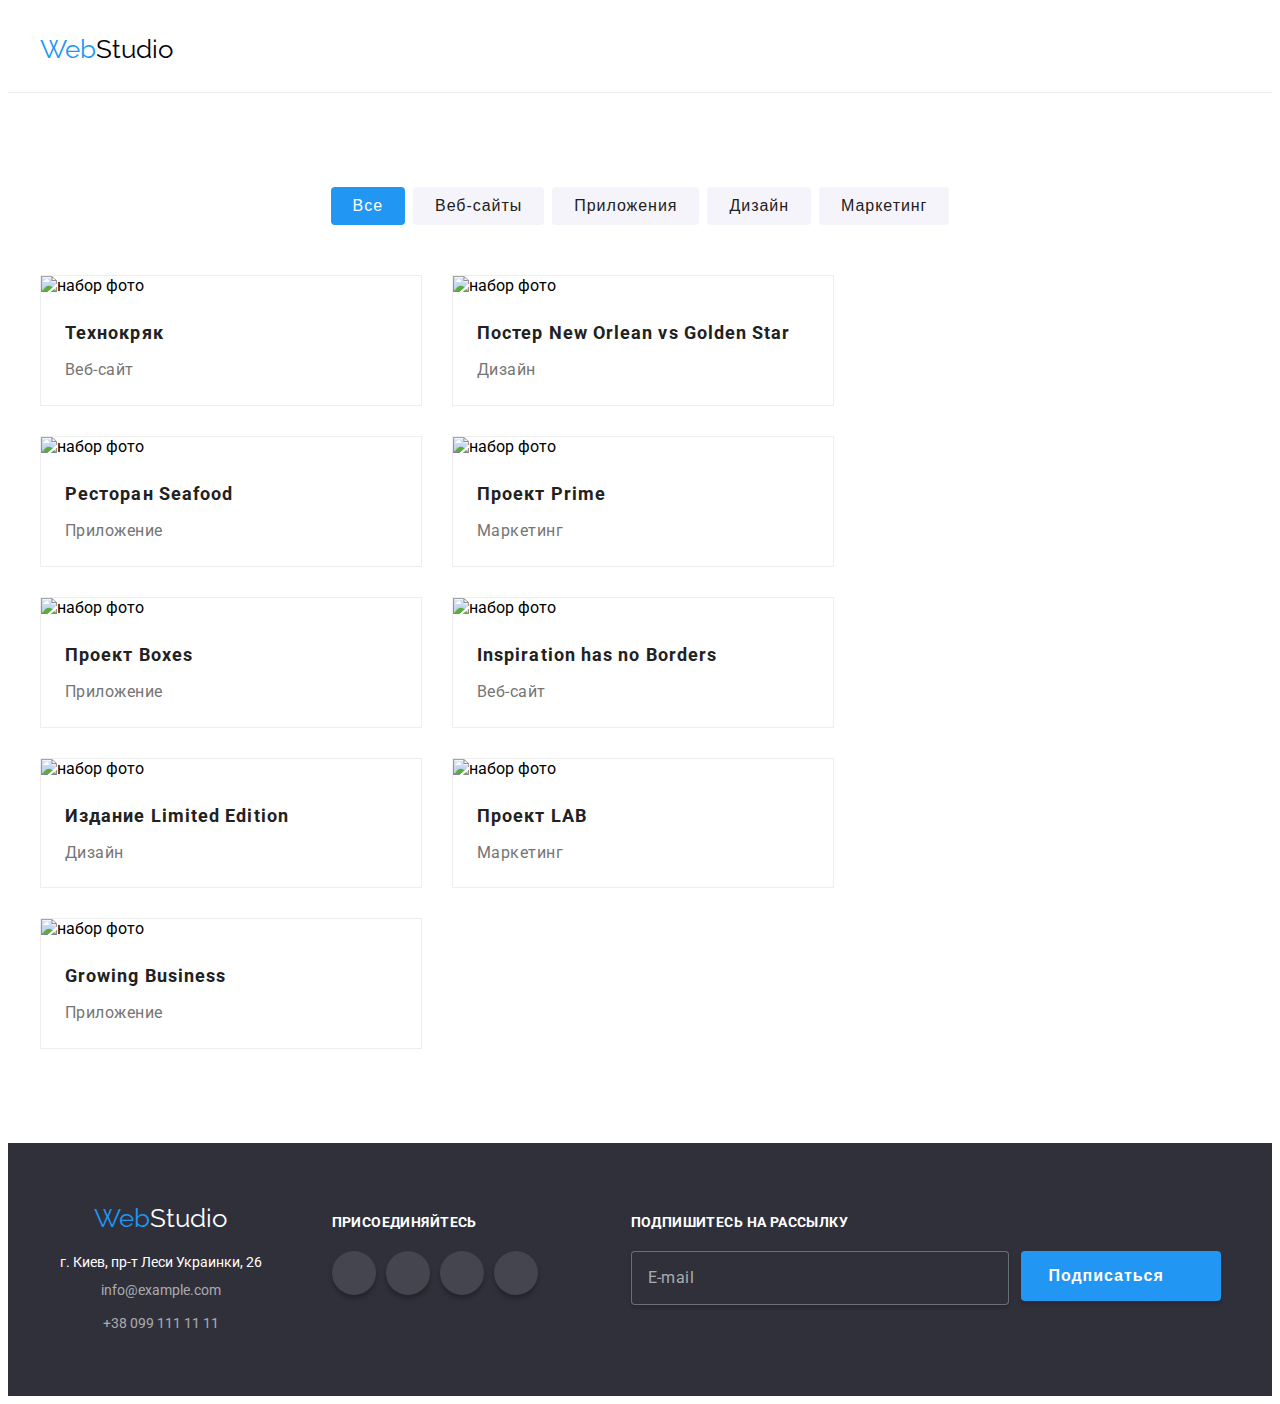
==== portfolio.html @ 87d2c4a0 "img-portf" ====
<!DOCTYPE html>
<html lang="ru">
  <head>
    <meta charset="UTF-8" />
    <meta http-equiv="X-UA-Compatible" content="IE=edge" />
    <meta name="viewport" content="width=device-width, initial-scale=1.0" />
    <title>Портфолио</title>
    <link
      rel="stylesheet"
      href="https://fonts.googleapis.com/css2?family=Raleway:wght@700&family=Roboto:wght@400;500;700;900&display=swap"
    />
    <link
      rel="stylesheet"
      href="https://cdnjs.cloudflare.com/ajax/libs/modern-normalize/1.1.0/modern-normalize.min.css"
      integrity="sha512-wpPYUAdjBVSE4KJnH1VR1HeZfpl1ub8YT/NKx4PuQ5NmX2tKuGu6U/JRp5y+Y8XG2tV+wKQpNHVUX03MfMFn9Q=="
      crossorigin="anonymous"
      referrerpolicy="no-referrer"
    />

    <link rel="stylesheet" href="./css/main.min.css" />
  </head>
  <body>
    <header class="header">
      <div class="container">
        <div class="header__header-nav">
          <nav class="header__main-nav">
            <a href="./index.html" class="header__logo header__text"
              >Web<span class="header__logo-two header__text">Studio</span></a
            >
            <button
              type="button"
              class="header__menu-btn"
              aria-label="Переключатель мобильного меню"
              aria-expanded="false"
              data-menu-button
            >
              <svg width="40" height="40">
                <use class="header__icon-close" href="./images/icons.svg#icon-close-menu"></use>
                <use class="header__icon-menu" href="./images/icons.svg#icon-menu"></use>
              </svg>
            </button>
            <div class="header__mobile-menu" data-menu>
              <ul class="header__site-nav">
                <li class="header__site-nav-item">
                  <a href="./index.html" class="current header__item-link">Студия</a>
                </li>
                <li class="header__site-nav-item">
                  <a href="./portfolio.html" class="header__item-link">Портфолио</a>
                </li>
                <li class="header__site-nav-item">
                  <a href="" class="header__item-link">Контакты</a>
                </li>
              </ul>
              <ul class="header__header-contact-list">
                <li class="header__item">
                  <a href="mailto:info@devstudio.com" class="header__contact-link"
                    ><svg class="header__icon-mail" width="16" height="12">
                      <use href="./images/icons.svg#icon-mail"></use>
                    </svg>
                    info@devstudio.com</a
                  >
                </li>
                <li class="header__item">
                  <a
                    href="tel:+380961111111"
                    class="header__contact-link header__contact-link--font"
                    ><svg class="header__icon-phone" width="10" height="16">
                      <use href="./images/icons.svg#icon-phone"></use>
                    </svg>
                    +38 096 111 11 11</a
                  >
                </li>
              </ul>
            </div>
          </nav>
        </div>
      </div>
    </header>
    <main>
      <section class="works">
        <div class="container">
          <h1 class="visually-hidden">скрытый заголовок Н1</h1>
          <ul class="works__btn-text">
            <li class="works__item">
              <button type="button" class="works__secondary-btn works__btn-all">Все</button>
            </li>
            <li class="works__item">
              <button type="button" class="works__secondary-btn">Веб-сайты</button>
            </li>
            <li class="works__item">
              <button type="button" class="works__secondary-btn">Приложения</button>
            </li>
            <li class="works__item">
              <button type="button" class="works__secondary-btn">Дизайн</button>
            </li>
            <li class="works__item">
              <button type="button" class="works__secondary-btn">Маркетинг</button>
            </li>
          </ul>
          <ul class="pictures">
            <li class="pictures__item pictures__border">
              <article class="pictures__card">
                <div class="pictures__card-thumb">
                  <img
                    srcset="
                      ./images/images-portfolio/img1.jpg      370w,
                      ./images/images-portfolio/img1(x2).jpg  740w,
                      ./images/images-portfolio/img1(x3).jpg 1110w
                    "
                    src="./images/images-portfolio/img1.jpg"
                    alt="набор фото"
                    sizes="(min-width: 1200px) 33vw, (min-width: 768px) 50vw, (min-width: 480px) 100vw, 100vw"
                  />
                  <div class="pictures__overlay">
                    <p class="pictures__overlay-txt">
                      Ресурс предлагает комплексные предложения с разным уровнем функционала и
                      сервисов. Все это позволит посетителю получить исчерпывающие сведения компании
                      или частном лице.
                    </p>
                  </div>
                </div>
                <div class="pictures__card-content">
                  <h2 class="pictures__title">Технокряк</h2>
                  <p class="pictures__description">Веб-сайт</p>
                </div>
              </article>
            </li>
            <li class="pictures__item pictures__border">
              <article class="pictures__card">
                <div class="pictures__card-thumb">
                  <img src="./images/images-portfolio/img2.jpg" alt="набор фото" />
                  <div class="pictures__overlay">
                    <p class="pictures__overlay-txt">
                      Ресурс предлагает комплексные предложения с разным уровнем функционала и
                      сервисов. Все это позволит посетителю получить исчерпывающие сведения компании
                      или частном лице.
                    </p>
                  </div>
                </div>
                <div class="pictures__card-content">
                  <h2 class="pictures__title">Постер New Orlean vs Golden Star</h2>
                  <p class="pictures__description">Дизайн</p>
                </div>
              </article>
            </li>
            <li class="pictures__item pictures__border">
              <article class="pictures__card">
                <div class="pictures__card-thumb">
                  <img src="./images/images-portfolio/img3.jpg" alt="набор фото" />
                  <div class="pictures__overlay">
                    <p class="pictures__overlay-txt">
                      Ресурс предлагает комплексные предложения с разным уровнем функционала и
                      сервисов. Все это позволит посетителю получить исчерпывающие сведения компании
                      или частном лице.
                    </p>
                  </div>
                </div>
                <div class="pictures__card-content">
                  <h2 class="pictures__title">Ресторан Seafood</h2>
                  <p class="pictures__description">Приложение</p>
                </div>
              </article>
            </li>
            <li class="pictures__item pictures__border">
              <article class="pictures__card">
                <div class="pictures__card-thumb">
                  <img src="./images/images-portfolio/img4.jpg" alt="набор фото" />
                  <div class="pictures__overlay">
                    <p class="pictures__overlay-txt">
                      Ресурс предлагает комплексные предложения с разным уровнем функционала и
                      сервисов. Все это позволит посетителю получить исчерпывающие сведения компании
                      или частном лице.
                    </p>
                  </div>
                </div>
                <div class="pictures__card-content">
                  <h2 class="pictures__title">Проект Prime</h2>
                  <p class="pictures__description">Маркетинг</p>
                </div>
              </article>
            </li>
            <li class="pictures__item pictures__border">
              <article class="pictures__card">
                <div class="pictures__card-thumb">
                  <img src="./images/images-portfolio/img5.jpg" alt="набор фото" />
                  <div class="pictures__overlay">
                    <p class="pictures__overlay-txt">
                      Ресурс предлагает комплексные предложения с разным уровнем функционала и
                      сервисов. Все это позволит посетителю получить исчерпывающие сведения компании
                      или частном лице.
                    </p>
                  </div>
                </div>
                <div class="pictures__card-content">
                  <h2 class="pictures__title">Проект Boxes</h2>
                  <p class="pictures__description">Приложение</p>
                </div>
              </article>
            </li>
            <li class="pictures__item pictures__border">
              <article class="pictures__card">
                <div class="pictures__card-thumb">
                  <img src="./images/images-portfolio/img6.jpg" alt="набор фото" />
                  <div class="pictures__overlay">
                    <p class="pictures__overlay-txt">
                      Ресурс предлагает комплексные предложения с разным уровнем функционала и
                      сервисов. Все это позволит посетителю получить исчерпывающие сведения компании
                      или частном лице.
                    </p>
                  </div>
                </div>
                <div class="pictures__card-content">
                  <h2 class="pictures__title">Inspiration has no Borders</h2>
                  <p class="pictures__description">Веб-сайт</p>
                </div>
              </article>
            </li>
            <li class="pictures__item pictures__border">
              <article class="pictures__card">
                <div class="pictures__card-thumb">
                  <img src="./images/images-portfolio/img7.jpg" alt="набор фото" />
                  <div class="pictures__overlay">
                    <p class="pictures__overlay-txt">
                      Ресурс предлагает комплексные предложения с разным уровнем функционала и
                      сервисов. Все это позволит посетителю получить исчерпывающие сведения компании
                      или частном лице.
                    </p>
                  </div>
                </div>
                <div class="pictures__card-content">
                  <h2 class="pictures__title">Издание Limited Edition</h2>
                  <p class="pictures__description">Дизайн</p>
                </div>
              </article>
            </li>
            <li class="pictures__item pictures__border">
              <article class="pictures__card">
                <div class="pictures__card-thumb">
                  <img src="./images/images-portfolio/img8.jpg" alt="набор фото" />
                  <div class="pictures__overlay">
                    <p class="pictures__overlay-txt">
                      Ресурс предлагает комплексные предложения с разным уровнем функционала и
                      сервисов. Все это позволит посетителю получить исчерпывающие сведения компании
                      или частном лице.
                    </p>
                  </div>
                </div>
                <div class="pictures__card-content">
                  <h2 class="pictures__title">Проект LAB</h2>
                  <p class="pictures__description">Маркетинг</p>
                </div>
              </article>
            </li>
            <li class="pictures__item pictures__border">
              <article class="pictures__card">
                <div class="pictures__card-thumb">
                  <img src="./images/images-portfolio/img9.jpg" alt="набор фото" />
                  <div class="pictures__overlay">
                    <p class="pictures__overlay-txt">
                      Ресурс предлагает комплексные предложения с разным уровнем функционала и
                      сервисов. Все это позволит посетителю получить исчерпывающие сведения компании
                      или частном лице.
                    </p>
                  </div>
                </div>
                <div class="pictures__card-content">
                  <h2 class="pictures__title">Growing Business</h2>
                  <p class="pictures__description">Приложение</p>
                </div>
              </article>
            </li>
          </ul>
        </div>
      </section>
    </main>
    <footer class="footer">
      <div class="container">
        <div class="footer__container">
          <div class="footer__content">
            <div class="footer__logo-position">
              <a href="./index.html" class="footer__logo footer__text"
                >Web<span class="footer__logo-three footer__text">Studio</span></a
              >

              <address>
                <ul class="footer__contact-list">
                  <li class="footer__adress">
                    <a href="https://goo.gl/maps/QL9woeG6s1fVLZXF6" target="blank"
                      >г. Киев, пр-т Леси Украинки, 26</a
                    >
                  </li>
                  <li class="footer__contact footer__mail">
                    <a href="mailto:info@devstudio.com">info@example.com</a>
                  </li>
                  <li class="footer__contact footer__tel">
                    <a href="tel:+380961111111">+38 099 111 11 11</a>
                  </li>
                </ul>
              </address>
            </div>

            <div class="footer__join">
              <h3 class="footer__join-title">присоединяйтесь</h3>
              <ul class="footer__links-set">
                <li class="footer__link">
                  <a href="" class="footer__bg-link">
                    <svg class="footer__social-link">
                      <use href="./images/icons.svg#icon-instagram"></use>
                    </svg>
                  </a>
                </li>
                <li class="footer__link">
                  <a href="" class="footer__bg-link">
                    <svg class="footer__social-link">
                      <use href="./images/icons.svg#icon-twitter"></use>
                    </svg>
                  </a>
                </li>
                <li class="footer__link">
                  <a href="" class="footer__bg-link">
                    <svg class="footer__social-link">
                      <use href="./images/icons.svg#icon-facebook"></use>
                    </svg>
                  </a>
                </li>
                <li class="footer__link">
                  <a href="" class="footer__bg-link">
                    <svg class="footer__social-link">
                      <use href="./images/icons.svg#icon-linkedin"></use>
                    </svg>
                  </a>
                </li>
              </ul>
            </div>
          </div>
          <div class="footer__subscribe">
            <p class="footer__subs-title">Подпишитесь на рассылку</p>
            <form class="footer__subs-form">
              <input
                type="email"
                name="email"
                id="email"
                placeholder="E-mail"
                class="footer__subs-mail"
              />
              <button type="submit" class="footer__btn-send">
                Подписаться<svg class="footer__icon-send">
                  <use href="./images/icons.svg#icon-send"></use>
                </svg>
              </button>
            </form>
          </div>
        </div>
      </div>
    </footer>
  </body>
</html>
---- css/main.min.css ----
.visually-hidden{position:absolute;width:1px;height:1px;margin:-1px;border:0;padding:0;white-space:nowrap;-webkit-clip-path:inset(100%);clip-path:inset(100%);clip:rect(0 0 0 0);overflow:hidden}h1,h2,h3,h4,h5,h6,p{margin:0}ul{list-style:none;padding-left:0px;margin:0}a{display:block;text-decoration:none;font-style:normal}img{display:block;max-width:100%;height:auto}.works__secondary-btn,.works__btn-all,.footer__btn-send,.hero-btn{color:#fff;background-color:#2196f3;text-align:center;cursor:pointer;border:none;font-size:16px;font-weight:700;border-radius:4px;letter-spacing:.06em}body{background-color:#fff;font-family:"Roboto",sans-serif}body.modal-open{overflow:hidden}.container{max-width:1200px;padding-right:15px;padding-left:15px;margin-left:auto;margin-right:auto}@media screen and (min-width: 480px){.container{width:480px}}@media screen and (min-width: 768px){.container{width:768px}}@media screen and (min-width: 1200px){.container{width:1200px}}.header{border-bottom:1px solid #ececec}.header a:hover,.header a:focus{color:#2196f3}@media screen and (max-width: 767px){.header{position:relative}}@media screen and (min-width: 768px){.header{display:-webkit-box;display:-ms-flexbox;display:flex;text-align:center;-webkit-box-pack:center;-ms-flex-pack:center;justify-content:center}}.header__mobile-menu{display:none;position:absolute;top:100%;width:100%;left:0;background-color:#fff}.header__mobile-menu.is-open{display:block}@media screen and (min-width: 768px){.header__mobile-menu{position:absolute;display:-webkit-box;display:-ms-flexbox;display:flex;text-align:center;-webkit-box-pack:center;-ms-flex-pack:center;justify-content:center;display:none}}.header__main-nav{display:-webkit-box;display:-ms-flexbox;display:flex;-webkit-box-align:center;-ms-flex-align:center;align-items:center;-webkit-box-pack:justify;-ms-flex-pack:justify;justify-content:space-between;padding:0;margin-right:auto}.header__site-nav{display:-webkit-box;display:-ms-flexbox;display:flex;font-weight:500;font-size:14px;line-height:1.17}@media screen and (max-width: 767px){.header__site-nav{-webkit-box-orient:vertical;-webkit-box-direction:normal;-ms-flex-direction:column;flex-direction:column;margin-left:40px;font-size:40px;line-height:1.175;letter-spacing:.02em}}.header__site-nav .current{color:#2196f3;position:relative}.current::after{content:"";position:absolute;bottom:-3px;display:block;width:100%;height:4px;background-color:#2196f3;border-radius:2px}.header__site-nav-item:not(:last-child){margin-right:50px}@media screen and (max-width: 767px){.header__site-nav-item:not(:last-child){margin-right:0}}.header__site-nav a{display:inline-block;padding-top:32px;padding-bottom:32px;color:#212121}.header__header-contact-list{display:-webkit-box;display:-ms-flexbox;display:flex;line-height:1.17;font-size:14px;font-weight:500;letter-spacing:.02em}@media screen and (max-width: 767px){.header__header-contact-list{-webkit-box-orient:vertical;-webkit-box-direction:reverse;-ms-flex-direction:column-reverse;flex-direction:column-reverse;margin-left:40px}}@media screen and (min-width: 768px)and (max-width: 1199px){.header__header-contact-list{display:-webkit-box;display:-ms-flexbox;display:flex;-webkit-box-orient:vertical;-webkit-box-direction:normal;-ms-flex-direction:column;flex-direction:column;-webkit-box-align:center;-ms-flex-align:center;align-items:center}}.header__item+.header__item{margin-left:50px}@media screen and (max-width: 1199px){.header__item+.header__item{margin-left:0}}.header__item-link{-webkit-transition:color 250ms cubic-bezier(0.4, 0, 0.2, 1);transition:color 250ms cubic-bezier(0.4, 0, 0.2, 1)}.header__contact-link{display:-webkit-box;display:-ms-flexbox;display:flex;-webkit-box-align:center;-ms-flex-align:center;align-items:center;padding-top:32px;padding-bottom:32px;margin-bottom:0;color:#757575;-webkit-transition:color 250ms cubic-bezier(0.4, 0, 0.2, 1);transition:color 250ms cubic-bezier(0.4, 0, 0.2, 1)}@media screen and (max-width: 767px){.header__contact-link{font-size:24px}}@media screen and (max-width: 767px){.header__contact-link--font{font-size:34px}}.header__icon-mail,.header__icon-phone{margin-right:10px;fill:currentColor}@media screen and (max-width: 767px){.header__icon-mail,.header__icon-phone{display:none}}.header__logo{color:#2196f3;font-family:"Raleway",sans-serif;font-size:26px}@media screen and (max-width: 767px){.header__logo{font-size:24px;line-height:1.17}}.header__logo{margin-right:93px;padding-top:24px;padding-bottom:24px}@media screen and (max-width: 767px){.header__logo{padding-top:16px;padding-bottom:16px;margin:0}}.header__logo-two{color:#000;font-family:"Raleway",sans-serif;font-size:26px}@media screen and (max-width: 767px){.header__logo-two{font-size:24px;line-height:1.17}}.header__main-nav .header__text{line-height:1.38}.footer__logo{color:#2196f3;font-family:"Raleway",sans-serif;font-size:26px}.footer__text{line-height:1.17}.footer__logo-three{color:#fff}.hero{background-color:#2f303a;text-align:center;padding-top:118px;padding-bottom:118px;max-width:767px;margin-left:auto;margin-right:auto;background-image:-webkit-gradient(linear, left top, left bottom, from(rgba(47, 48, 58, 0.4)), to(rgba(47, 48, 58, 0.4))),url(../../images/bg-hero_480-min.jpg);background-image:linear-gradient(rgba(47, 48, 58, 0.4), rgba(47, 48, 58, 0.4)),url(../../images/bg-hero_480-min.jpg);background-position:center;background-repeat:no-repeat;background-size:cover}@media(min-device-pixel-ratio: 2),(-webkit-min-device-pixel-ratio: 2),(min-resolution: 192dpi),(min-resolution: 2dppx){.hero{background-image:-webkit-gradient(linear, left top, left bottom, from(rgba(47, 48, 58, 0.4)), to(rgba(47, 48, 58, 0.4))),url(../../images/bg-hero_480_2x-min.jpg);background-image:linear-gradient(rgba(47, 48, 58, 0.4), rgba(47, 48, 58, 0.4)),url(../../images/bg-hero_480_2x-min.jpg)}}@media(min-width: 768px){.hero{max-width:1199px;background-image:-webkit-gradient(linear, left top, left bottom, from(rgba(47, 48, 58, 0.4)), to(rgba(47, 48, 58, 0.4))),url(../../images/bg-hero_768-min.jpg);background-image:linear-gradient(rgba(47, 48, 58, 0.4), rgba(47, 48, 58, 0.4)),url(../../images/bg-hero_768-min.jpg)}}@media(min-width: 768px)and (min-device-pixel-ratio: 2),(min-width: 768px)and (-webkit-min-device-pixel-ratio: 2),(min-width: 768px)and (min-resolution: 192dpi),(min-width: 768px)and (min-resolution: 2dppx){.hero{background-image:-webkit-gradient(linear, left top, left bottom, from(rgba(47, 48, 58, 0.4)), to(rgba(47, 48, 58, 0.4))),url(../../images/bg-hero_768_2x-min.jpg);background-image:linear-gradient(rgba(47, 48, 58, 0.4), rgba(47, 48, 58, 0.4)),url(../../images/bg-hero_768_2x-min.jpg)}}@media(min-width: 1200px){.hero{max-width:1600px;max-height:600px;padding-top:200px;padding-bottom:200px;background-image:-webkit-gradient(linear, left top, left bottom, from(rgba(47, 48, 58, 0.4)), to(rgba(47, 48, 58, 0.4))),url(../../images/bg-hero_1200.jpg);background-image:linear-gradient(rgba(47, 48, 58, 0.4), rgba(47, 48, 58, 0.4)),url(../../images/bg-hero_1200.jpg)}}@media(min-width: 1200px)and (min-device-pixel-ratio: 2),(min-width: 1200px)and (-webkit-min-device-pixel-ratio: 2),(min-width: 1200px)and (min-resolution: 192dpi),(min-width: 1200px)and (min-resolution: 2dppx){.hero{background-image:-webkit-gradient(linear, left top, left bottom, from(rgba(47, 48, 58, 0.4)), to(rgba(47, 48, 58, 0.4))),url(../../images/bg-hero_1200_x2.jpg);background-image:linear-gradient(rgba(47, 48, 58, 0.4), rgba(47, 48, 58, 0.4)),url(../../images/bg-hero_1200_x2.jpg)}}.hero__title{color:#fff;max-width:696px;font-family:Roboto;font-size:44px;font-weight:900;letter-spacing:.06em;line-height:1.36;text-transform:uppercase;display:inline-block;text-align:center;margin:0 0 30px 0}@media screen and (max-width: 1199px){.hero__title{font-size:26px;line-height:1.62;max-width:360px}}.hero-btn{line-height:1.8;padding:10px 32px;display:block;margin:auto;-webkit-transition:background-color 250ms cubic-bezier(0.4, 0, 0.2, 1);transition:background-color 250ms cubic-bezier(0.4, 0, 0.2, 1)}.hero-btn:hover,.hero-btn:focus{background-color:#188ce8}.footer__btn-send{line-height:1.87;-webkit-box-shadow:0px 4px 4px rgba(0,0,0,.15);box-shadow:0px 4px 4px rgba(0,0,0,.15);padding:10px 28px;display:-webkit-box;display:-ms-flexbox;display:flex;margin:auto;width:200px;height:50px;-webkit-transition:background-color 250ms cubic-bezier(0.4, 0, 0.2, 1);transition:background-color 250ms cubic-bezier(0.4, 0, 0.2, 1)}@media screen and (min-width: 1200px){.footer__btn-send{margin:0}}.works__secondary-btn,.works__btn-all{background-color:#f5f4fa;color:#212121;line-height:1.62;font-weight:500;padding:6px 22px;display:block;min-width:73px;text-align:center;-webkit-transition:color 250ms cubic-bezier(0.4, 0, 0.2, 1),background-color 250ms cubic-bezier(0.4, 0, 0.2, 1),-webkit-box-shadow 250ms cubic-bezier(0.4, 0, 0.2, 1);transition:color 250ms cubic-bezier(0.4, 0, 0.2, 1),background-color 250ms cubic-bezier(0.4, 0, 0.2, 1),-webkit-box-shadow 250ms cubic-bezier(0.4, 0, 0.2, 1);transition:color 250ms cubic-bezier(0.4, 0, 0.2, 1),background-color 250ms cubic-bezier(0.4, 0, 0.2, 1),box-shadow 250ms cubic-bezier(0.4, 0, 0.2, 1);transition:color 250ms cubic-bezier(0.4, 0, 0.2, 1),background-color 250ms cubic-bezier(0.4, 0, 0.2, 1),box-shadow 250ms cubic-bezier(0.4, 0, 0.2, 1),-webkit-box-shadow 250ms cubic-bezier(0.4, 0, 0.2, 1)}.works__secondary-btn:hover,.works__secondary-btn:focus,.works__secondary-btn:hover,.works__secondary-btn:focus,.works__btn-all:hover,.works__btn-all:focus,.works__btn-all:hover,.works__btn-all:focus{background-color:#2196f3;color:#fff;-webkit-box-shadow:0px 2px 2px 0px rgba(0,0,0,.1215686275);box-shadow:0px 2px 2px 0px rgba(0,0,0,.1215686275);-webkit-box-shadow:0px 1px 2px 0px rgba(0,0,0,.0784313725);box-shadow:0px 1px 2px 0px rgba(0,0,0,.0784313725);-webkit-box-shadow:0px 3px 1px 0px rgba(0,0,0,.1019607843);box-shadow:0px 3px 1px 0px rgba(0,0,0,.1019607843)}.works__btn-all{background-color:#2196f3;color:#fff}.header__menu-btn{display:-webkit-inline-box;display:-ms-inline-flexbox;display:inline-flex;margin:0;padding:0;border:none;background-color:rgba(0,0,0,0)}.header__menu-btn .header__icon-close{display:none}.header__menu-btn.is-open .header__icon-close{display:block}.header__menu-btn.is-open .header__icon-menu{display:none}@media screen and (min-width: 768px){.header__menu-btn{display:none}}.features{padding-top:94px;padding-bottom:94px}@media screen and (max-width: 1199px){.features{padding-top:60px;padding-bottom:60px}}@media screen and (min-width: 768px){.features__list{display:-webkit-box;display:-ms-flexbox;display:flex;-ms-flex-wrap:wrap;flex-wrap:wrap;margin-left:calc(-1 * 30px)}}@media screen and (min-width: 768px){.features__item{-ms-flex-preferred-size:calc(100% / 2 - 30px);flex-basis:calc(100% / 2 - 30px);margin-left:30px}}@media screen and (min-width: 1200px){.features__item{-ms-flex-preferred-size:calc(100% / 4 - 30px);flex-basis:calc(100% / 4 - 30px);margin-left:30px}}.features__icons-set{display:-webkit-box;display:-ms-flexbox;display:flex;-webkit-box-pack:center;-ms-flex-pack:center;justify-content:center;-webkit-box-align:center;-ms-flex-align:center;align-items:center;height:120px;background-color:#f5f4fa;margin-bottom:30px}.features__icons{width:70px;height:70px}.features__title{font-weight:700;font-size:14px;line-height:16px;letter-spacing:.03em;text-transform:uppercase;margin-bottom:10px}@media screen and (max-width: 767px){.features__title{text-align:center}}.features__description{color:#757575;line-height:1.7;font-weight:400;font-size:14px;letter-spacing:.03em;text-align:left}@media screen and (max-width: 767px){.features__description{margin-bottom:30px}}.we-do{display:none;padding-bottom:94px}@media screen and (min-width: 1200px){.we-do{display:block}}.we-do__title{color:#212121;font-size:14px;line-height:1.17;text-align:center;font-size:36px;margin-bottom:50px}.we-do__foto{display:-webkit-box;display:-ms-flexbox;display:flex;margin-left:calc(-1 * 30px)}.we-do__item{-ms-flex-preferred-size:calc(100% / 3 - 30px);flex-basis:calc(100% / 3 - 30px);margin-left:30px}.we-do__label{position:relative;display:-webkit-box;display:-ms-flexbox;display:flex;-webkit-box-pack:center;-ms-flex-pack:center;justify-content:center;-webkit-box-align:end;-ms-flex-align:end;align-items:flex-end}.we-do__txt{position:absolute;display:-webkit-box;display:-ms-flexbox;display:flex;-webkit-box-pack:center;-ms-flex-pack:center;justify-content:center;-webkit-box-align:center;-ms-flex-align:center;align-items:center;width:100%;height:70px;font-weight:700;font-size:14px;line-height:1.14;text-align:center;letter-spacing:.03em;text-transform:uppercase;color:#fff;background-color:rgba(47,48,58,.8)}.our-team{background-color:#f5f4fa;padding-top:60px;padding-bottom:60px;margin-left:auto;margin-right:auto}@media screen and (min-width: 1200px){.our-team{padding-top:94px;padding-bottom:94px;margin-left:auto;margin-right:auto}}.our-team__title{color:#212121;line-height:1.17;text-align:center;font-size:28px;margin-bottom:30px}@media screen and (min-width: 1200px){.our-team__title{margin-bottom:50px;font-size:36px}}@media screen and (min-width: 768px){.our-team__foto{display:-webkit-box;display:-ms-flexbox;display:flex;-ms-flex-wrap:wrap;flex-wrap:wrap;margin-left:calc(-1 * 30px);margin-top:calc(-1 * 30px)}}@media screen and (min-width: 1200px){.our-team__foto{display:-webkit-box;display:-ms-flexbox;display:flex;margin-left:calc(-1 * 30px)}}.our-team__item{margin-bottom:30px;background-color:#fff;border-radius:0px 0px 4px 4px;-webkit-box-shadow:0px 4px 4px 0px rgba(0,0,0,.2509803922);box-shadow:0px 4px 4px 0px rgba(0,0,0,.2509803922)}@media screen and (min-width: 768px){.our-team__item{-ms-flex-preferred-size:calc(100% / 2 - 30px);flex-basis:calc(100% / 2 - 30px);margin-left:30px;margin-top:30px}}@media screen and (min-width: 1200px){.our-team__item{-ms-flex-preferred-size:calc(100% / 4 - 30px);flex-basis:calc(100% / 4 - 30px);margin-left:30px}}.our-team__card-content{padding:30px 32px}.our-team__name{font-weight:500;font-size:16px;line-height:1.17;margin-bottom:10px;text-align:center}.our-team__prof{color:#757575;font-weight:400;font-size:16px;line-height:1.17;text-align:center;margin-bottom:16px}.our-team__links-set{display:-webkit-box;display:-ms-flexbox;display:flex;-webkit-box-pack:center;-ms-flex-pack:center;justify-content:center}.our-team__bg-link{display:-webkit-box;display:-ms-flexbox;display:flex;-webkit-box-align:center;-ms-flex-align:center;align-items:center;-webkit-box-pack:center;-ms-flex-pack:center;justify-content:center;color:#afb1b8;border-radius:50%;width:44px;height:44px;-webkit-transition:color 250ms cubic-bezier(0.4, 0, 0.2, 1),background-color 250ms cubic-bezier(0.4, 0, 0.2, 1);transition:color 250ms cubic-bezier(0.4, 0, 0.2, 1),background-color 250ms cubic-bezier(0.4, 0, 0.2, 1)}.our-team__bg-link:hover{color:#fff;background-color:#2196f3}.our-team__link:not(:last-child){margin-right:10px}.our-team__social-link{fill:currentColor;width:20px;height:20px}.clients{background-color:#fff;margin-right:auto;margin-left:auto;padding-top:60px;padding-bottom:60px}@media screen and (min-width: 1200px){.clients{padding-top:94px;padding-bottom:94px}}.clients__regular-clients{font-weight:700;line-height:1.17;letter-spacing:.03em;text-align:center;font-size:28px;margin-bottom:30px}@media screen and (min-width: 1200px){.clients__regular-clients{font-size:36px;margin-bottom:50px}}.clients__our-clients{display:-webkit-box;display:-ms-flexbox;display:flex;-ms-flex-wrap:wrap;flex-wrap:wrap;margin-left:calc(-1 * 30px);margin-top:calc(-1 *30px)}@media screen and (min-width: 1200px){.clients__our-clients{margin-top:0}}.clients__item{border:1px solid #afb1b8;border-radius:4px;display:-webkit-box;display:-ms-flexbox;display:flex;-ms-flex-wrap:wrap;flex-wrap:wrap;-webkit-box-align:center;-ms-flex-align:center;align-items:center;-webkit-box-pack:center;-ms-flex-pack:center;justify-content:center;cursor:pointer;-webkit-transition:border 250ms cubic-bezier(0.4, 0, 0.2, 1);transition:border 250ms cubic-bezier(0.4, 0, 0.2, 1);-ms-flex-preferred-size:calc(100% / 2 - 30px);flex-basis:calc(100% / 2 - 30px);margin-left:30px;margin-top:30px;width:210px;height:92px}.clients__item:hover{border:1px solid #2196f3}.clients__item:hover .clients__icon{fill:#2196f3}@media screen and (min-width: 768px){.clients__item{-ms-flex-preferred-size:calc(100% / 3 - 30px);flex-basis:calc(100% / 3 - 30px);margin-left:30px;margin-top:30px;width:226px;height:92px}}@media screen and (min-width: 1200px){.clients__item{-ms-flex-preferred-size:calc(100% / 6 - 30px);flex-basis:calc(100% / 6 - 30px);margin-left:30px;margin-top:0;width:170px;height:92px}}.clients__icon{width:106px;height:60px;fill:#afb1b8;-webkit-transition:fill 250ms cubic-bezier(0.4, 0, 0.2, 1);transition:fill 250ms cubic-bezier(0.4, 0, 0.2, 1)}.footer{background-color:#2f303a;padding-top:60px;padding-bottom:60px}.footer a:hover,.footer a:focus{color:#2196f3}@media screen and (min-width: 1200px){.footer__container{display:-webkit-box;display:-ms-flexbox;display:flex;-webkit-box-align:baseline;-ms-flex-align:baseline;align-items:baseline;-webkit-box-pack:center;-ms-flex-pack:center;justify-content:center}}.footer__content{display:-webkit-box;display:-ms-flexbox;display:flex;-webkit-box-align:center;-ms-flex-align:center;align-items:center;-webkit-box-orient:vertical;-webkit-box-direction:normal;-ms-flex-direction:column;flex-direction:column}@media screen and (min-width: 768px){.footer__content{-webkit-box-orient:horizontal;-webkit-box-direction:normal;-ms-flex-direction:row;flex-direction:row;-webkit-box-align:baseline;-ms-flex-align:baseline;align-items:baseline;-webkit-box-pack:space-evenly;-ms-flex-pack:space-evenly;justify-content:space-evenly;margin-bottom:60px}}@media screen and (min-width: 1200px){.footer__content{-webkit-box-align:baseline;-ms-flex-align:baseline;align-items:baseline;-webkit-box-orient:horizontal;-webkit-box-direction:normal;-ms-flex-direction:row;flex-direction:row;margin-bottom:0}}.footer__logo-position{display:-webkit-box;display:-ms-flexbox;display:flex;-webkit-box-orient:vertical;-webkit-box-direction:normal;-ms-flex-direction:column;flex-direction:column;-webkit-box-align:center;-ms-flex-align:center;align-items:center}@media screen and (min-width: 768px){.footer__logo-position{text-align:center}}@media screen and (min-width: 1200px){.footer__logo-position{display:block}}.footer__adress a{color:#fff;line-height:1.17;-webkit-transition:color 250ms cubic-bezier(0.4, 0, 0.2, 1);transition:color 250ms cubic-bezier(0.4, 0, 0.2, 1)}.footer__contact a{color:rgba(255,255,255,.6);line-height:1.7;-webkit-transition:color 250ms cubic-bezier(0.4, 0, 0.2, 1);transition:color 250ms cubic-bezier(0.4, 0, 0.2, 1)}.footer__contact-list{line-height:1.17;font-size:14px;display:-webkit-box;display:-ms-flexbox;display:flex;-webkit-box-orient:vertical;-webkit-box-direction:normal;-ms-flex-direction:column;flex-direction:column;-webkit-box-align:center;-ms-flex-align:center;align-items:center;margin-bottom:60px}@media screen and (min-width: 768px){.footer__contact-list{margin-bottom:0}}@media screen and (min-width: 1200px){.footer__contact-list{display:block}}.footer__text{margin-bottom:20px}.footer__adress{margin-bottom:9px}.footer__mail{margin-bottom:9px}.footer__join{margin:0 0 60px 0;display:-webkit-box;display:-ms-flexbox;display:flex;-webkit-box-orient:vertical;-webkit-box-direction:normal;-ms-flex-direction:column;flex-direction:column;-webkit-box-align:center;-ms-flex-align:center;align-items:center}@media screen and (min-width: 768px){.footer__join{margin:0}}@media screen and (min-width: 1200px){.footer__join{display:block;margin-left:70px;margin-right:93px}}.footer__join-title{font-size:14px;font-style:normal;font-weight:700;line-height:1.17;letter-spacing:.03em;text-transform:uppercase;color:#fff;margin-bottom:20px}.footer__links-set{display:-webkit-box;display:-ms-flexbox;display:flex}.footer__bg-link{display:-webkit-box;display:-ms-flexbox;display:flex;-webkit-box-align:center;-ms-flex-align:center;align-items:center;-webkit-box-pack:center;-ms-flex-pack:center;justify-content:center;background-color:rgba(255,255,255,.1019607843);width:44px;height:44px;-webkit-box-shadow:0px 4px 4px 0px rgba(0,0,0,.2509803922);box-shadow:0px 4px 4px 0px rgba(0,0,0,.2509803922);border-radius:50%;-webkit-transition:background-color 250ms cubic-bezier(0.4, 0, 0.2, 1);transition:background-color 250ms cubic-bezier(0.4, 0, 0.2, 1)}.footer__bg-link:hover{background-color:#2196f3}.footer__link:not(:last-child){margin-right:10px}.footer__social-link{fill:#fff;width:20px;height:20px}.footer__subscribe{display:block}.footer__subs-title{font-size:14px;font-weight:700;line-height:1.14;letter-spacing:.03em;text-transform:uppercase;text-align:center;color:#fff;margin-bottom:20px}@media screen and (min-width: 1200px){.footer__subs-title{text-align:start}}.footer__subs-form{display:-webkit-box;display:-ms-flexbox;display:flex;-webkit-box-orient:vertical;-webkit-box-direction:normal;-ms-flex-direction:column;flex-direction:column}@media screen and (min-width: 1200px){.footer__subs-form{-webkit-box-orient:horizontal;-webkit-box-direction:normal;-ms-flex-direction:row;flex-direction:row}}.footer__subscribe ::-webkit-input-placeholder{font-family:Roboto;font-size:16px;line-height:1.25;letter-spacing:.03em;text-align:left;color:rgba(255,255,255,.6)}.footer__subscribe ::-moz-placeholder{font-family:Roboto;font-size:16px;line-height:1.25;letter-spacing:.03em;text-align:left;color:rgba(255,255,255,.6)}.footer__subscribe :-ms-input-placeholder{font-family:Roboto;font-size:16px;line-height:1.25;letter-spacing:.03em;text-align:left;color:rgba(255,255,255,.6)}.footer__subscribe ::-ms-input-placeholder{font-family:Roboto;font-size:16px;line-height:1.25;letter-spacing:.03em;text-align:left;color:rgba(255,255,255,.6)}.footer__subscribe ::placeholder{font-family:Roboto;font-size:16px;line-height:1.25;letter-spacing:.03em;text-align:left;color:rgba(255,255,255,.6)}.footer__subs-mail{height:50px;margin-bottom:20px;padding-left:16px;border:1px solid rgba(255,255,255,.3);-webkit-box-shadow:0px 4px 4px 0px rgba(0,0,0,.15);box-shadow:0px 4px 4px 0px rgba(0,0,0,.15);border-radius:4px;background-color:#2f303a;outline:none;color:rgba(255,255,255,.6)}@media screen and (min-width: 768px){.footer__subs-mail{margin-left:auto;margin-right:auto;margin-bottom:20px;min-width:450px}}@media screen and (min-width: 1200px){.footer__subs-mail{min-width:358px;margin-bottom:0;margin-right:12px}}.footer__icon-send{width:24px;height:24px;margin-left:10px;fill:#fff}.backdrop{position:fixed;top:0;left:0;width:100%;height:100%;background-color:rgba(0,0,0,.2);opacity:1;-webkit-transition:opacity 250ms cubic-bezier(0.4, 0, 0.2, 1);transition:opacity 250ms cubic-bezier(0.4, 0, 0.2, 1)}@media screen and (max-width: 479px){.backdrop{padding-top:93px;padding-right:15px;padding-left:15px;padding-bottom:94px;overflow-y:scroll;width:100%}}.backdrop.is-hidden{opacity:0;pointer-events:none}.backdrop.is-hidden .modal{-webkit-transform:translate(-50%, -50%) scale(0.8);transform:translate(-50%, -50%) scale(0.8)}.modal{width:100%;background-color:#fff;-webkit-transition:-webkit-transform 20ms cubic-bezier(0.4, 0, 0.2, 1);transition:-webkit-transform 20ms cubic-bezier(0.4, 0, 0.2, 1);transition:transform 20ms cubic-bezier(0.4, 0, 0.2, 1);transition:transform 20ms cubic-bezier(0.4, 0, 0.2, 1), -webkit-transform 20ms cubic-bezier(0.4, 0, 0.2, 1);-webkit-box-shadow:0px 1px 3px rgba(0,0,0,.12),0px 1px 1px rgba(0,0,0,.14),0px 2px 1px rgba(0,0,0,.2);box-shadow:0px 1px 3px rgba(0,0,0,.12),0px 1px 1px rgba(0,0,0,.14),0px 2px 1px rgba(0,0,0,.2);border-radius:4px}@media screen and (min-width: 1200px){.modal{min-width:528px;min-height:581px;width:100%}}.modal__btn-close{display:-webkit-box;display:-ms-flexbox;display:flex;-webkit-box-align:center;-ms-flex-align:center;align-items:center;-webkit-box-pack:center;-ms-flex-pack:center;justify-content:center;position:absolute;background-color:#fff;width:30px;height:30px;right:8px;top:8px;border:none;border-radius:50%;border:1px solid rgba(0,0,0,.1019607843);cursor:pointer;-webkit-transition:background-color 250ms cubic-bezier(0.4, 0, 0.2, 1);transition:background-color 250ms cubic-bezier(0.4, 0, 0.2, 1)}.modal__icon-close{fill:#000;width:18px;height:18px;-webkit-transition:fill 250ms cubic-bezier(0.4, 0, 0.2, 1);transition:fill 250ms cubic-bezier(0.4, 0, 0.2, 1)}.modal__btn-close:hover .modal__icon-close,.modal__btn-close:focus .modal__icon-close{fill:#2196f3}.modal__title{margin-bottom:12px;margin-left:auto;margin-right:auto;font-size:20px;font-weight:700;line-height:1.15;letter-spacing:.03em;color:#212121}.modal__form{margin-left:auto;margin-right:auto;padding:40px}.modal__form-field:not(:last-child){margin-bottom:10px}.modal__form-field:nth-child(5){margin-bottom:0}.modal__form-field{display:-webkit-box;display:-ms-flexbox;display:flex;-webkit-box-orient:vertical;-webkit-box-direction:normal;-ms-flex-direction:column;flex-direction:column}.modal__position{position:relative;display:inline-block}.modal__form-label{display:inline-block;margin-bottom:4px;color:#757575;font-size:12px;line-height:1.7;letter-spacing:.01em}.modal__form-input{display:inline-block;padding:11px 12px;padding-left:42px;width:100%;height:40px;border:1px solid rgba(33,33,33,.2);border-radius:4px;-webkit-transition:border 250ms cubic-bezier(0.4, 0, 0.2, 1);transition:border 250ms cubic-bezier(0.4, 0, 0.2, 1)}.modal__form-textarea{display:inline-block;resize:none;padding:12px 16px;margin-bottom:20px;height:120px;border:1px solid rgba(33,33,33,.2);border-radius:4px;font-size:14px;line-height:1.14;letter-spacing:.01em;color:rgba(117,117,117,.5);-webkit-transition:border 250ms cubic-bezier(0.4, 0, 0.2, 1);transition:border 250ms cubic-bezier(0.4, 0, 0.2, 1)}@media screen and (max-width: 1199px){.modal__form-textarea{font-style:12px}}.modal__form-textarea:focus-within,.modal__form-textarea:hover{border:1px solid #2196f3;outline:none}.modal__form-textarea:not(:-moz-placeholder-shown){border-color:#2196f3}.modal__form-textarea:not(:-ms-input-placeholder){border-color:#2196f3}.modal__form-textarea:not(:placeholder-shown){border-color:#2196f3}.modal__icon{position:absolute;top:50%;left:12px;-webkit-transform:translateY(-50%);transform:translateY(-50%);width:18px;height:18px;fill:#212121;-webkit-transition:fill 250ms cubic-bezier(0.4, 0, 0.2, 1);transition:fill 250ms cubic-bezier(0.4, 0, 0.2, 1)}.modal__form-input:not(:-moz-placeholder-shown)+.modal__icon{fill:#2196f3}.modal__form-input:not(:-ms-input-placeholder)+.modal__icon{fill:#2196f3}.modal__form-field:focus-within .modal__icon,.modal__form-field:hover .modal__icon,.modal__form-input:not(:placeholder-shown)+.modal__icon{fill:#2196f3}.modal__form-input:not(:-moz-placeholder-shown){border:1px solid #2196f3;outline:none}.modal__form-input:not(:-ms-input-placeholder){border:1px solid #2196f3;outline:none}.modal__form-input:focus-within,.modal__form-input:hover,.modal__form-input:not(:placeholder-shown){border:1px solid #2196f3;outline:none}.modal__btn-send{color:#fff;background-color:#2196f3;cursor:pointer;border:none;line-height:1.87;letter-spacing:.06em;text-align:center;font-size:16px;font-weight:700;border-radius:4px;padding:10px 55px;display:block;margin:auto;-webkit-transition:background-color 250ms cubic-bezier(0.4, 0, 0.2, 1);transition:background-color 250ms cubic-bezier(0.4, 0, 0.2, 1)}.modal__btn-send:hover,.modal__btn-send:focus{background-color:#188ce8}.modal__check-field{display:-webkit-box;display:-ms-flexbox;display:flex;-webkit-box-align:center;-ms-flex-align:center;align-items:center;-webkit-box-pack:center;-ms-flex-pack:center;justify-content:center;margin-bottom:30px}.modal__agreement{display:inline-block;font-size:14px;line-height:1.71;letter-spacing:.03em;color:#757575}.modal__agreement-two{display:inline-block;color:#2196f3}.modal__checkbox{position:absolute;width:1px;height:1px;margin:-1px;border:0;padding:0;white-space:nowrap;-webkit-clip-path:inset(100%);clip-path:inset(100%);clip:rect(0 0 0 0);overflow:hidden}.modal__checkbox-label{display:inline-block;width:15px;height:15px;margin-right:8.38px;border:2px solid #212121;border-radius:4px;-webkit-transition:background-color 250ms cubic-bezier(0.4, 0, 0.2, 1),background-image 250ms cubic-bezier(0.4, 0, 0.2, 1),background-size 250ms cubic-bezier(0.4, 0, 0.2, 1);transition:background-color 250ms cubic-bezier(0.4, 0, 0.2, 1),background-image 250ms cubic-bezier(0.4, 0, 0.2, 1),background-size 250ms cubic-bezier(0.4, 0, 0.2, 1)}.modal__checkbox:checked+.modal__checkbox-label{border-color:rgba(0,0,0,0);background-color:#2196f3;background-image:url(../images/iconcheck.svg);background-size:contain;background-origin:border-box}.works{padding-top:60px;padding-bottom:60px}@media screen and (min-width: 1200px){.works{padding-top:94px;padding-bottom:94px}}.works__btn-text{display:-webkit-box;display:-ms-flexbox;display:flex;-ms-flex-wrap:wrap;flex-wrap:wrap;margin-bottom:40px}@media screen and (min-width: 768px){.works__btn-text{-webkit-box-pack:center;-ms-flex-pack:center;justify-content:center;margin-bottom:30px}}@media screen and (min-width: 1200px){.works__btn-text{-webkit-box-pack:center;-ms-flex-pack:center;justify-content:center;margin-bottom:50px}}.works__btn-text .works__item:not(:last-child){margin-right:8px}@media screen and (max-width: 767.88px){.works__btn-text .works__item:not(:last-child){margin-bottom:15px}}@media screen and (min-width: 768px){.pictures{display:-webkit-box;display:-ms-flexbox;display:flex;-ms-flex-wrap:wrap;flex-wrap:wrap;margin-left:calc(-1 * 30px);margin-top:calc(-1 * 30px)}}.pictures__card-thumb{position:relative;overflow:hidden}.pictures__overlay{position:absolute;top:0;left:0;width:100%;height:100%;background-color:rgba(33,150,243,.9);-webkit-transform:translateY(100%);transform:translateY(100%);-webkit-transition:-webkit-transform 250ms cubic-bezier(0.4, 0, 0.2, 1);transition:-webkit-transform 250ms cubic-bezier(0.4, 0, 0.2, 1);transition:transform 250ms cubic-bezier(0.4, 0, 0.2, 1);transition:transform 250ms cubic-bezier(0.4, 0, 0.2, 1), -webkit-transform 250ms cubic-bezier(0.4, 0, 0.2, 1)}.pictures__overlay-txt{position:absolute;padding:63px 24px;font-size:18px;line-height:1.56;letter-spacing:.03em;color:#fff}.pictures__item{margin-bottom:30px;-webkit-transition:-webkit-box-shadow 250ms cubic-bezier(0.4, 0, 0.2, 1);transition:-webkit-box-shadow 250ms cubic-bezier(0.4, 0, 0.2, 1);transition:box-shadow 250ms cubic-bezier(0.4, 0, 0.2, 1);transition:box-shadow 250ms cubic-bezier(0.4, 0, 0.2, 1), -webkit-box-shadow 250ms cubic-bezier(0.4, 0, 0.2, 1)}.pictures__item:hover,.pictures__item:focus{-webkit-box-shadow:0px 4px 4px 0px rgba(0,0,0,.2509803922);box-shadow:0px 4px 4px 0px rgba(0,0,0,.2509803922)}.pictures__item:hover .pictures__overlay{-webkit-transform:translateY(0);transform:translateY(0)}@media screen and (min-width: 768px){.pictures__item{-ms-flex-preferred-size:calc(100% / 2 - 30px);flex-basis:calc(100% / 2 - 30px);margin-left:30px;margin-top:30px;margin-bottom:0}}@media screen and (min-width: 1200px){.pictures__item{-ms-flex-preferred-size:calc(100% / 3 - 30px);flex-basis:calc(100% / 3 - 30px);margin-left:30px;margin-top:30px;margin-bottom:0}}.pictures__border{border:1px solid #eee}.pictures__card-content{padding:20px 24px}.pictures__title{color:#212121;font-size:18px;font-weight:700;line-height:2;letter-spacing:.06em;margin-bottom:4px}.pictures__description{color:#757575;font-size:16px;font-weight:400;line-height:1.87;letter-spacing:.03em}/*# sourceMappingURL=main.min.css.map */
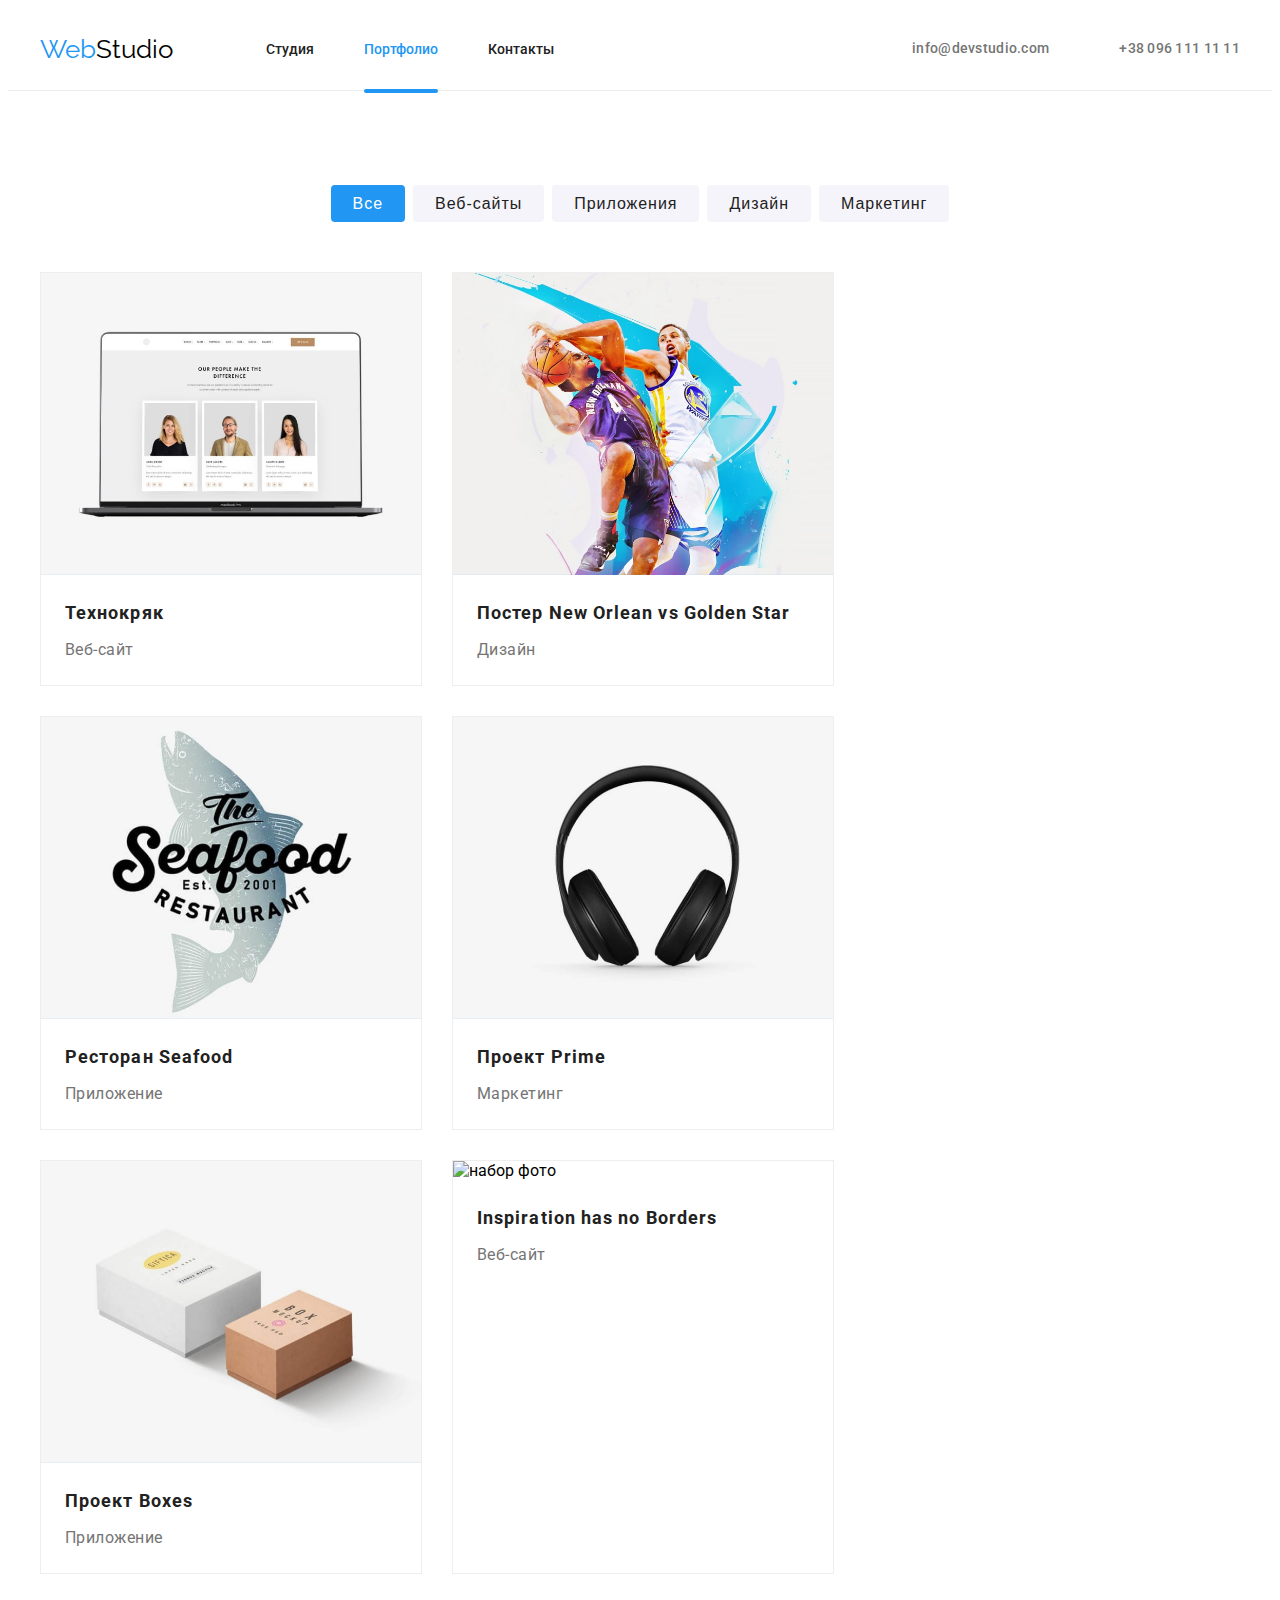
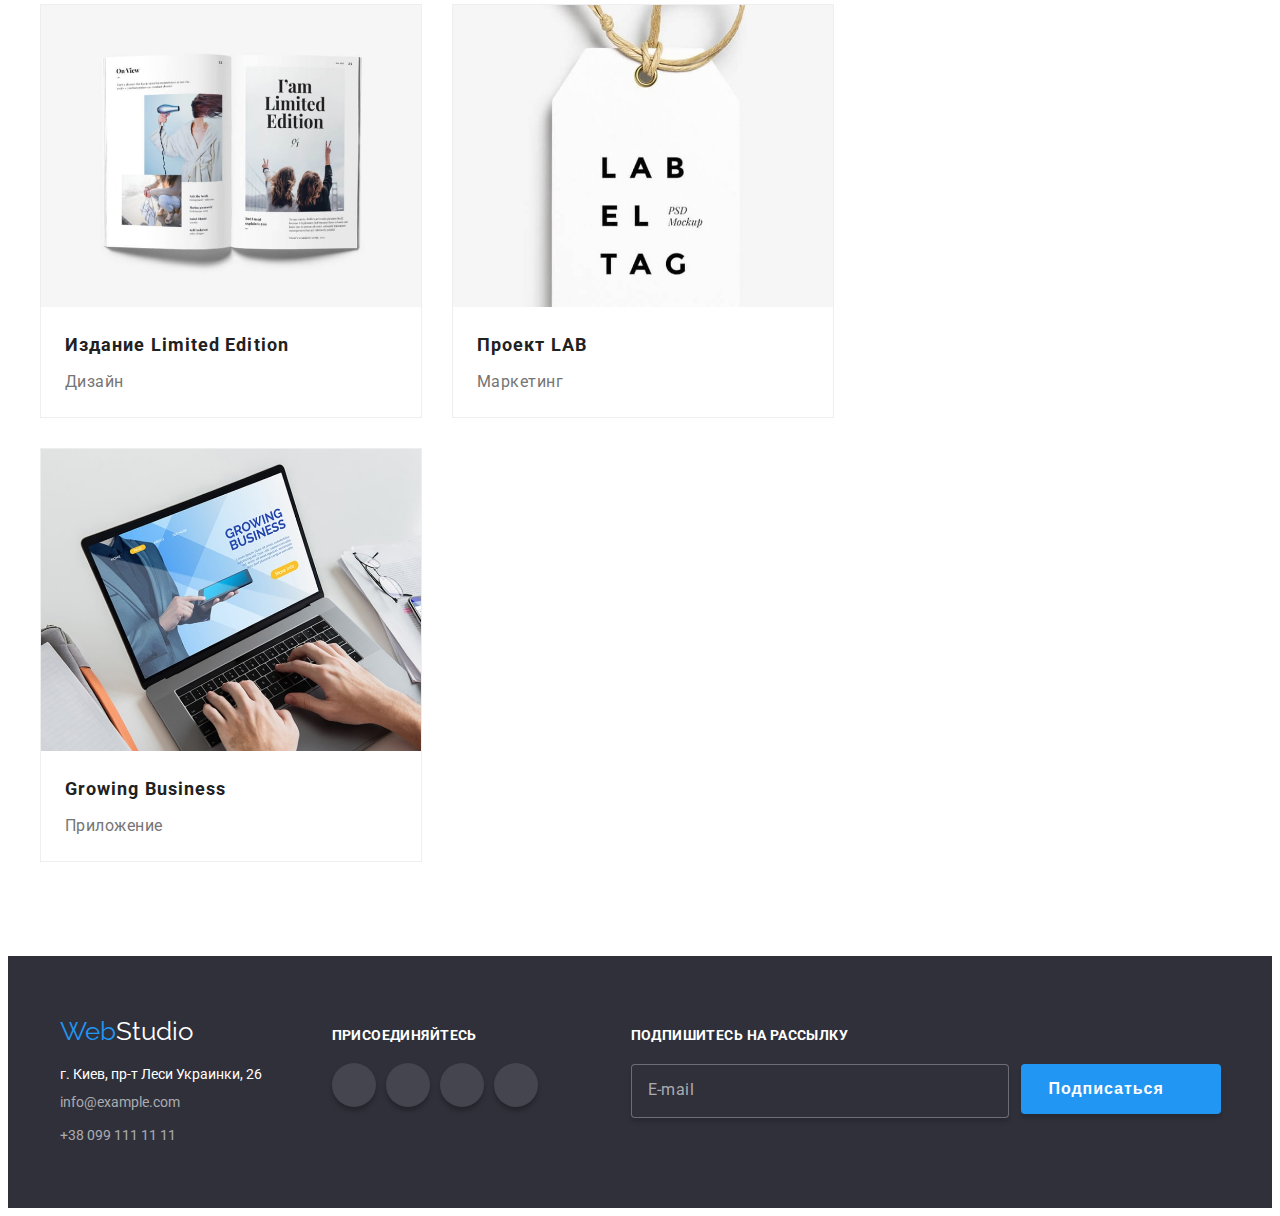
==== commit 764186f0: "hw8" ====
--- a/portfolio.html
+++ b/portfolio.html
@@ -21,61 +21,101 @@
   </head>
   <body>
     <header class="header">
-      <div class="container">
-        <div class="header__header-nav">
+      <div class="container header__header-nav">
+        <a href="./index.html" class="header__logo header__text"
+          >Web<span class="header__logo-two header__text">Studio</span></a
+        >
+        <button
+          type="button"
+          class="header__menu-btn"
+          aria-label="Переключатель мобильного меню"
+          aria-expanded="false"
+          data-menu-button
+        >
+          <svg class="header__icon" width="40" height="40">
+            <use class="header__icon-close" href="./images/icons.svg#icon-close-menu"></use>
+            <use class="header__icon-menu" href="./images/icons.svg#icon-menu"></use>
+          </svg>
+        </button>
+
+        <div class="header__mobile-menu" data-menu>
           <nav class="header__main-nav">
-            <a href="./index.html" class="header__logo header__text"
-              >Web<span class="header__logo-two header__text">Studio</span></a
-            >
-            <button
-              type="button"
-              class="header__menu-btn"
-              aria-label="Переключатель мобильного меню"
-              aria-expanded="false"
-              data-menu-button
-            >
-              <svg width="40" height="40">
-                <use class="header__icon-close" href="./images/icons.svg#icon-close-menu"></use>
-                <use class="header__icon-menu" href="./images/icons.svg#icon-menu"></use>
-              </svg>
-            </button>
-            <div class="header__mobile-menu" data-menu>
-              <ul class="header__site-nav">
-                <li class="header__site-nav-item">
-                  <a href="./index.html" class="current header__item-link">Студия</a>
-                </li>
-                <li class="header__site-nav-item">
-                  <a href="./portfolio.html" class="header__item-link">Портфолио</a>
-                </li>
-                <li class="header__site-nav-item">
-                  <a href="" class="header__item-link">Контакты</a>
-                </li>
-              </ul>
-              <ul class="header__header-contact-list">
-                <li class="header__item">
-                  <a href="mailto:info@devstudio.com" class="header__contact-link"
-                    ><svg class="header__icon-mail" width="16" height="12">
-                      <use href="./images/icons.svg#icon-mail"></use>
-                    </svg>
-                    info@devstudio.com</a
-                  >
-                </li>
-                <li class="header__item">
-                  <a
-                    href="tel:+380961111111"
-                    class="header__contact-link header__contact-link--font"
-                    ><svg class="header__icon-phone" width="10" height="16">
-                      <use href="./images/icons.svg#icon-phone"></use>
-                    </svg>
-                    +38 096 111 11 11</a
-                  >
-                </li>
-              </ul>
-            </div>
+            <ul class="header__site-nav">
+              <li class="header__site-nav-item">
+                <a href="./index.html" class="header__item-link">Студия</a>
+              </li>
+              <li class="header__site-nav-item">
+                <a href="./portfolio.html" class="current header__item-link">Портфолио</a>
+              </li>
+              <li class="header__site-nav-item">
+                <a href="" class="header__item-link">Контакты</a>
+              </li>
+            </ul>
           </nav>
+          <ul class="header__header-contact-list">
+            <li class="header__item">
+              <a href="mailto:info@devstudio.com" class="header__contact-link"
+                ><svg class="header__icon-mail" width="16" height="12">
+                  <use href="./images/icons.svg#icon-mail"></use>
+                </svg>
+                info@devstudio.com</a
+              >
+            </li>
+            <li class="header__item">
+              <a href="tel:+380961111111" class="header__contact-link header__contact-link--font"
+                ><svg class="header__icon-phone" width="10" height="16">
+                  <use href="./images/icons.svg#icon-phone"></use>
+                </svg>
+                +38 096 111 11 11</a
+              >
+            </li>
+          </ul>
+          <ul class="header__links-set">
+            <li class="links-set__item">
+              <a
+                href="https://www.instagram.com/"
+                target="_blank"
+                rel="noopener noreferrer"
+                class="links-set__link"
+                aria-label="Instagram link"
+                >Instagram
+              </a>
+            </li>
+            <li class="links-set__item">
+              <a
+                href="https://twitter.com/"
+                target="_blank"
+                rel="noopener noreferrer"
+                class="links-set__link"
+                aria-label="Twitter link"
+                >Twitter
+              </a>
+            </li>
+            <li class="links-set__item">
+              <a
+                href="https://www.facebook.com/"
+                target="_blank"
+                rel="noopener noreferrer"
+                class="links-set__link"
+                aria-label="Meta link"
+                >Facebook
+              </a>
+            </li>
+            <li class="links-set__item">
+              <a
+                href="https://www.linkedin.com/"
+                target="_blank"
+                rel="noopener noreferrer"
+                class="links-set__link"
+                aria-label="Linkedin link"
+                >LinkedIn
+              </a>
+            </li>
+          </ul>
         </div>
       </div>
     </header>
+
     <main>
       <section class="works">
         <div class="container">
@@ -103,9 +143,9 @@
                 <div class="pictures__card-thumb">
                   <img
                     srcset="
-                      ./images/images-portfolio/img1.jpg      370w,
-                      ./images/images-portfolio/img1(x2).jpg  740w,
-                      ./images/images-portfolio/img1(x3).jpg 1110w
+                      ./images/images-portfolio/img1.jpg     370w,
+                      ./images/images-portfolio/img1-x2.jpg  740w,
+                      ./images/images-portfolio/img1-x3.jpg 1110w
                     "
                     src="./images/images-portfolio/img1.jpg"
                     alt="набор фото"
@@ -128,7 +168,16 @@
             <li class="pictures__item pictures__border">
               <article class="pictures__card">
                 <div class="pictures__card-thumb">
-                  <img src="./images/images-portfolio/img2.jpg" alt="набор фото" />
+                  <img
+                    srcset="
+                      ./images/images-portfolio/img2.jpg     370w,
+                      ./images/images-portfolio/img2-x2.jpg  740w,
+                      ./images/images-portfolio/img2-x3.jpg 1110w
+                    "
+                    src="./images/images-portfolio/img2.jpg"
+                    alt="набор фото"
+                    sizes="(min-width: 1200px) 33vw, (min-width: 768px) 50vw, (min-width: 480px) 100vw, 100vw"
+                  />
                   <div class="pictures__overlay">
                     <p class="pictures__overlay-txt">
                       Ресурс предлагает комплексные предложения с разным уровнем функционала и
@@ -146,7 +195,16 @@
             <li class="pictures__item pictures__border">
               <article class="pictures__card">
                 <div class="pictures__card-thumb">
-                  <img src="./images/images-portfolio/img3.jpg" alt="набор фото" />
+                  <img
+                    srcset="
+                      ./images/images-portfolio/img3.jpg     370w,
+                      ./images/images-portfolio/img3-x2.jpg  740w,
+                      ./images/images-portfolio/img3-x3.jpg 1110w
+                    "
+                    src="./images/images-portfolio/img3.jpg"
+                    alt="набор фото"
+                    sizes="(min-width: 1200px) 33vw, (min-width: 768px) 50vw, (min-width: 480px) 100vw, 100vw"
+                  />
                   <div class="pictures__overlay">
                     <p class="pictures__overlay-txt">
                       Ресурс предлагает комплексные предложения с разным уровнем функционала и
@@ -164,7 +222,16 @@
             <li class="pictures__item pictures__border">
               <article class="pictures__card">
                 <div class="pictures__card-thumb">
-                  <img src="./images/images-portfolio/img4.jpg" alt="набор фото" />
+                  <img
+                    srcset="
+                      ./images/images-portfolio/img4.jpg     370w,
+                      ./images/images-portfolio/img4-x2.jpg  740w,
+                      ./images/images-portfolio/img4-x3.jpg 1110w
+                    "
+                    src="./images/images-portfolio/img4.jpg"
+                    alt="набор фото"
+                    sizes="(min-width: 1200px) 33vw, (min-width: 768px) 50vw, (min-width: 480px) 100vw, 100vw"
+                  />
                   <div class="pictures__overlay">
                     <p class="pictures__overlay-txt">
                       Ресурс предлагает комплексные предложения с разным уровнем функционала и
@@ -182,7 +249,16 @@
             <li class="pictures__item pictures__border">
               <article class="pictures__card">
                 <div class="pictures__card-thumb">
-                  <img src="./images/images-portfolio/img5.jpg" alt="набор фото" />
+                  <img
+                    srcset="
+                      ./images/images-portfolio/img5.jpg     370w,
+                      ./images/images-portfolio/img5-x2.jpg  740w,
+                      ./images/images-portfolio/img5-x3.jpg 1110w
+                    "
+                    src="./images/images-portfolio/img5.jpg"
+                    alt="набор фото"
+                    sizes="(min-width: 1200px) 33vw, (min-width: 768px) 50vw, (min-width: 480px) 100vw, 100vw"
+                  />
                   <div class="pictures__overlay">
                     <p class="pictures__overlay-txt">
                       Ресурс предлагает комплексные предложения с разным уровнем функционала и
@@ -200,7 +276,16 @@
             <li class="pictures__item pictures__border">
               <article class="pictures__card">
                 <div class="pictures__card-thumb">
-                  <img src="./images/images-portfolio/img6.jpg" alt="набор фото" />
+                  <img
+                    srcset="
+                      ./images/images-portfolio/img6.jpg     370w,
+                      ./images/images-portfolio/img6-x2.jpg  740w,
+                      ./images/images-portfolio/img6-x3.jpg 1110w
+                    "
+                    src="./images/images-portfolio/img6.jpg"
+                    alt="набор фото"
+                    sizes="(min-width: 1200px) 33vw, (min-width: 768px) 50vw, (min-width: 480px) 100vw, 100vw"
+                  />
                   <div class="pictures__overlay">
                     <p class="pictures__overlay-txt">
                       Ресурс предлагает комплексные предложения с разным уровнем функционала и
@@ -218,7 +303,16 @@
             <li class="pictures__item pictures__border">
               <article class="pictures__card">
                 <div class="pictures__card-thumb">
-                  <img src="./images/images-portfolio/img7.jpg" alt="набор фото" />
+                  <img
+                    srcset="
+                      ./images/images-portfolio/img7.jpg     370w,
+                      ./images/images-portfolio/img7-x2.jpg  740w,
+                      ./images/images-portfolio/img7-x3.jpg 1110w
+                    "
+                    src="./images/images-portfolio/img7.jpg"
+                    alt="набор фото"
+                    sizes="(min-width: 1200px) 33vw, (min-width: 768px) 50vw, (min-width: 480px) 100vw, 100vw"
+                  />
                   <div class="pictures__overlay">
                     <p class="pictures__overlay-txt">
                       Ресурс предлагает комплексные предложения с разным уровнем функционала и
@@ -236,7 +330,16 @@
             <li class="pictures__item pictures__border">
               <article class="pictures__card">
                 <div class="pictures__card-thumb">
-                  <img src="./images/images-portfolio/img8.jpg" alt="набор фото" />
+                  <img
+                    srcset="
+                      ./images/images-portfolio/img8.jpg     370w,
+                      ./images/images-portfolio/img8-x2.jpg  740w,
+                      ./images/images-portfolio/img8-x3.jpg 1110w
+                    "
+                    src="./images/images-portfolio/img8.jpg"
+                    alt="набор фото"
+                    sizes="(min-width: 1200px) 33vw, (min-width: 768px) 50vw, (min-width: 480px) 100vw, 100vw"
+                  />
                   <div class="pictures__overlay">
                     <p class="pictures__overlay-txt">
                       Ресурс предлагает комплексные предложения с разным уровнем функционала и
@@ -254,7 +357,16 @@
             <li class="pictures__item pictures__border">
               <article class="pictures__card">
                 <div class="pictures__card-thumb">
-                  <img src="./images/images-portfolio/img9.jpg" alt="набор фото" />
+                  <img
+                    srcset="
+                      ./images/images-portfolio/img9.jpg     370w,
+                      ./images/images-portfolio/img9-x2.jpg  740w,
+                      ./images/images-portfolio/img9-x3.jpg 1110w
+                    "
+                    src="./images/images-portfolio/img9.jpg"
+                    alt="набор фото"
+                    sizes="(min-width: 1200px) 33vw, (min-width: 768px) 50vw, (min-width: 480px) 100vw, 100vw"
+                  />
                   <div class="pictures__overlay">
                     <p class="pictures__overlay-txt">
                       Ресурс предлагает комплексные предложения с разным уровнем функционала и
@@ -353,5 +465,7 @@
         </div>
       </div>
     </footer>
+    <script src="./js/modal.js"></script>
+    <script src="./js/mobile-menu.js"></script>
   </body>
 </html>
--- a/css/main.min.css
+++ b/css/main.min.css
@@ -1 +1 @@
-.visually-hidden{position:absolute;width:1px;height:1px;margin:-1px;border:0;padding:0;white-space:nowrap;-webkit-clip-path:inset(100%);clip-path:inset(100%);clip:rect(0 0 0 0);overflow:hidden}h1,h2,h3,h4,h5,h6,p{margin:0}ul{list-style:none;padding-left:0px;margin:0}a{display:block;text-decoration:none;font-style:normal}img{display:block;max-width:100%;height:auto}.works__secondary-btn,.works__btn-all,.footer__btn-send,.hero-btn{color:#fff;background-color:#2196f3;text-align:center;cursor:pointer;border:none;font-size:16px;font-weight:700;border-radius:4px;letter-spacing:.06em}body{background-color:#fff;font-family:"Roboto",sans-serif}body.modal-open{overflow:hidden}.container{max-width:1200px;padding-right:15px;padding-left:15px;margin-left:auto;margin-right:auto}@media screen and (min-width: 480px){.container{width:480px}}@media screen and (min-width: 768px){.container{width:768px}}@media screen and (min-width: 1200px){.container{width:1200px}}.header{border-bottom:1px solid #ececec}.header a:hover,.header a:focus{color:#2196f3}@media screen and (max-width: 767px){.header{position:relative}}@media screen and (min-width: 768px){.header{display:-webkit-box;display:-ms-flexbox;display:flex;text-align:center;-webkit-box-pack:center;-ms-flex-pack:center;justify-content:center}}.header__mobile-menu{display:none;position:absolute;top:100%;width:100%;left:0;background-color:#fff}.header__mobile-menu.is-open{display:block}@media screen and (min-width: 768px){.header__mobile-menu{position:absolute;display:-webkit-box;display:-ms-flexbox;display:flex;text-align:center;-webkit-box-pack:center;-ms-flex-pack:center;justify-content:center;display:none}}.header__main-nav{display:-webkit-box;display:-ms-flexbox;display:flex;-webkit-box-align:center;-ms-flex-align:center;align-items:center;-webkit-box-pack:justify;-ms-flex-pack:justify;justify-content:space-between;padding:0;margin-right:auto}.header__site-nav{display:-webkit-box;display:-ms-flexbox;display:flex;font-weight:500;font-size:14px;line-height:1.17}@media screen and (max-width: 767px){.header__site-nav{-webkit-box-orient:vertical;-webkit-box-direction:normal;-ms-flex-direction:column;flex-direction:column;margin-left:40px;font-size:40px;line-height:1.175;letter-spacing:.02em}}.header__site-nav .current{color:#2196f3;position:relative}.current::after{content:"";position:absolute;bottom:-3px;display:block;width:100%;height:4px;background-color:#2196f3;border-radius:2px}.header__site-nav-item:not(:last-child){margin-right:50px}@media screen and (max-width: 767px){.header__site-nav-item:not(:last-child){margin-right:0}}.header__site-nav a{display:inline-block;padding-top:32px;padding-bottom:32px;color:#212121}.header__header-contact-list{display:-webkit-box;display:-ms-flexbox;display:flex;line-height:1.17;font-size:14px;font-weight:500;letter-spacing:.02em}@media screen and (max-width: 767px){.header__header-contact-list{-webkit-box-orient:vertical;-webkit-box-direction:reverse;-ms-flex-direction:column-reverse;flex-direction:column-reverse;margin-left:40px}}@media screen and (min-width: 768px)and (max-width: 1199px){.header__header-contact-list{display:-webkit-box;display:-ms-flexbox;display:flex;-webkit-box-orient:vertical;-webkit-box-direction:normal;-ms-flex-direction:column;flex-direction:column;-webkit-box-align:center;-ms-flex-align:center;align-items:center}}.header__item+.header__item{margin-left:50px}@media screen and (max-width: 1199px){.header__item+.header__item{margin-left:0}}.header__item-link{-webkit-transition:color 250ms cubic-bezier(0.4, 0, 0.2, 1);transition:color 250ms cubic-bezier(0.4, 0, 0.2, 1)}.header__contact-link{display:-webkit-box;display:-ms-flexbox;display:flex;-webkit-box-align:center;-ms-flex-align:center;align-items:center;padding-top:32px;padding-bottom:32px;margin-bottom:0;color:#757575;-webkit-transition:color 250ms cubic-bezier(0.4, 0, 0.2, 1);transition:color 250ms cubic-bezier(0.4, 0, 0.2, 1)}@media screen and (max-width: 767px){.header__contact-link{font-size:24px}}@media screen and (max-width: 767px){.header__contact-link--font{font-size:34px}}.header__icon-mail,.header__icon-phone{margin-right:10px;fill:currentColor}@media screen and (max-width: 767px){.header__icon-mail,.header__icon-phone{display:none}}.header__logo{color:#2196f3;font-family:"Raleway",sans-serif;font-size:26px}@media screen and (max-width: 767px){.header__logo{font-size:24px;line-height:1.17}}.header__logo{margin-right:93px;padding-top:24px;padding-bottom:24px}@media screen and (max-width: 767px){.header__logo{padding-top:16px;padding-bottom:16px;margin:0}}.header__logo-two{color:#000;font-family:"Raleway",sans-serif;font-size:26px}@media screen and (max-width: 767px){.header__logo-two{font-size:24px;line-height:1.17}}.header__main-nav .header__text{line-height:1.38}.footer__logo{color:#2196f3;font-family:"Raleway",sans-serif;font-size:26px}.footer__text{line-height:1.17}.footer__logo-three{color:#fff}.hero{background-color:#2f303a;text-align:center;padding-top:118px;padding-bottom:118px;max-width:767px;margin-left:auto;margin-right:auto;background-image:-webkit-gradient(linear, left top, left bottom, from(rgba(47, 48, 58, 0.4)), to(rgba(47, 48, 58, 0.4))),url(../../images/bg-hero_480-min.jpg);background-image:linear-gradient(rgba(47, 48, 58, 0.4), rgba(47, 48, 58, 0.4)),url(../../images/bg-hero_480-min.jpg);background-position:center;background-repeat:no-repeat;background-size:cover}@media(min-device-pixel-ratio: 2),(-webkit-min-device-pixel-ratio: 2),(min-resolution: 192dpi),(min-resolution: 2dppx){.hero{background-image:-webkit-gradient(linear, left top, left bottom, from(rgba(47, 48, 58, 0.4)), to(rgba(47, 48, 58, 0.4))),url(../../images/bg-hero_480_2x-min.jpg);background-image:linear-gradient(rgba(47, 48, 58, 0.4), rgba(47, 48, 58, 0.4)),url(../../images/bg-hero_480_2x-min.jpg)}}@media(min-width: 768px){.hero{max-width:1199px;background-image:-webkit-gradient(linear, left top, left bottom, from(rgba(47, 48, 58, 0.4)), to(rgba(47, 48, 58, 0.4))),url(../../images/bg-hero_768-min.jpg);background-image:linear-gradient(rgba(47, 48, 58, 0.4), rgba(47, 48, 58, 0.4)),url(../../images/bg-hero_768-min.jpg)}}@media(min-width: 768px)and (min-device-pixel-ratio: 2),(min-width: 768px)and (-webkit-min-device-pixel-ratio: 2),(min-width: 768px)and (min-resolution: 192dpi),(min-width: 768px)and (min-resolution: 2dppx){.hero{background-image:-webkit-gradient(linear, left top, left bottom, from(rgba(47, 48, 58, 0.4)), to(rgba(47, 48, 58, 0.4))),url(../../images/bg-hero_768_2x-min.jpg);background-image:linear-gradient(rgba(47, 48, 58, 0.4), rgba(47, 48, 58, 0.4)),url(../../images/bg-hero_768_2x-min.jpg)}}@media(min-width: 1200px){.hero{max-width:1600px;max-height:600px;padding-top:200px;padding-bottom:200px;background-image:-webkit-gradient(linear, left top, left bottom, from(rgba(47, 48, 58, 0.4)), to(rgba(47, 48, 58, 0.4))),url(../../images/bg-hero_1200.jpg);background-image:linear-gradient(rgba(47, 48, 58, 0.4), rgba(47, 48, 58, 0.4)),url(../../images/bg-hero_1200.jpg)}}@media(min-width: 1200px)and (min-device-pixel-ratio: 2),(min-width: 1200px)and (-webkit-min-device-pixel-ratio: 2),(min-width: 1200px)and (min-resolution: 192dpi),(min-width: 1200px)and (min-resolution: 2dppx){.hero{background-image:-webkit-gradient(linear, left top, left bottom, from(rgba(47, 48, 58, 0.4)), to(rgba(47, 48, 58, 0.4))),url(../../images/bg-hero_1200_x2.jpg);background-image:linear-gradient(rgba(47, 48, 58, 0.4), rgba(47, 48, 58, 0.4)),url(../../images/bg-hero_1200_x2.jpg)}}.hero__title{color:#fff;max-width:696px;font-family:Roboto;font-size:44px;font-weight:900;letter-spacing:.06em;line-height:1.36;text-transform:uppercase;display:inline-block;text-align:center;margin:0 0 30px 0}@media screen and (max-width: 1199px){.hero__title{font-size:26px;line-height:1.62;max-width:360px}}.hero-btn{line-height:1.8;padding:10px 32px;display:block;margin:auto;-webkit-transition:background-color 250ms cubic-bezier(0.4, 0, 0.2, 1);transition:background-color 250ms cubic-bezier(0.4, 0, 0.2, 1)}.hero-btn:hover,.hero-btn:focus{background-color:#188ce8}.footer__btn-send{line-height:1.87;-webkit-box-shadow:0px 4px 4px rgba(0,0,0,.15);box-shadow:0px 4px 4px rgba(0,0,0,.15);padding:10px 28px;display:-webkit-box;display:-ms-flexbox;display:flex;margin:auto;width:200px;height:50px;-webkit-transition:background-color 250ms cubic-bezier(0.4, 0, 0.2, 1);transition:background-color 250ms cubic-bezier(0.4, 0, 0.2, 1)}@media screen and (min-width: 1200px){.footer__btn-send{margin:0}}.works__secondary-btn,.works__btn-all{background-color:#f5f4fa;color:#212121;line-height:1.62;font-weight:500;padding:6px 22px;display:block;min-width:73px;text-align:center;-webkit-transition:color 250ms cubic-bezier(0.4, 0, 0.2, 1),background-color 250ms cubic-bezier(0.4, 0, 0.2, 1),-webkit-box-shadow 250ms cubic-bezier(0.4, 0, 0.2, 1);transition:color 250ms cubic-bezier(0.4, 0, 0.2, 1),background-color 250ms cubic-bezier(0.4, 0, 0.2, 1),-webkit-box-shadow 250ms cubic-bezier(0.4, 0, 0.2, 1);transition:color 250ms cubic-bezier(0.4, 0, 0.2, 1),background-color 250ms cubic-bezier(0.4, 0, 0.2, 1),box-shadow 250ms cubic-bezier(0.4, 0, 0.2, 1);transition:color 250ms cubic-bezier(0.4, 0, 0.2, 1),background-color 250ms cubic-bezier(0.4, 0, 0.2, 1),box-shadow 250ms cubic-bezier(0.4, 0, 0.2, 1),-webkit-box-shadow 250ms cubic-bezier(0.4, 0, 0.2, 1)}.works__secondary-btn:hover,.works__secondary-btn:focus,.works__secondary-btn:hover,.works__secondary-btn:focus,.works__btn-all:hover,.works__btn-all:focus,.works__btn-all:hover,.works__btn-all:focus{background-color:#2196f3;color:#fff;-webkit-box-shadow:0px 2px 2px 0px rgba(0,0,0,.1215686275);box-shadow:0px 2px 2px 0px rgba(0,0,0,.1215686275);-webkit-box-shadow:0px 1px 2px 0px rgba(0,0,0,.0784313725);box-shadow:0px 1px 2px 0px rgba(0,0,0,.0784313725);-webkit-box-shadow:0px 3px 1px 0px rgba(0,0,0,.1019607843);box-shadow:0px 3px 1px 0px rgba(0,0,0,.1019607843)}.works__btn-all{background-color:#2196f3;color:#fff}.header__menu-btn{display:-webkit-inline-box;display:-ms-inline-flexbox;display:inline-flex;margin:0;padding:0;border:none;background-color:rgba(0,0,0,0)}.header__menu-btn .header__icon-close{display:none}.header__menu-btn.is-open .header__icon-close{display:block}.header__menu-btn.is-open .header__icon-menu{display:none}@media screen and (min-width: 768px){.header__menu-btn{display:none}}.features{padding-top:94px;padding-bottom:94px}@media screen and (max-width: 1199px){.features{padding-top:60px;padding-bottom:60px}}@media screen and (min-width: 768px){.features__list{display:-webkit-box;display:-ms-flexbox;display:flex;-ms-flex-wrap:wrap;flex-wrap:wrap;margin-left:calc(-1 * 30px)}}@media screen and (min-width: 768px){.features__item{-ms-flex-preferred-size:calc(100% / 2 - 30px);flex-basis:calc(100% / 2 - 30px);margin-left:30px}}@media screen and (min-width: 1200px){.features__item{-ms-flex-preferred-size:calc(100% / 4 - 30px);flex-basis:calc(100% / 4 - 30px);margin-left:30px}}.features__icons-set{display:-webkit-box;display:-ms-flexbox;display:flex;-webkit-box-pack:center;-ms-flex-pack:center;justify-content:center;-webkit-box-align:center;-ms-flex-align:center;align-items:center;height:120px;background-color:#f5f4fa;margin-bottom:30px}.features__icons{width:70px;height:70px}.features__title{font-weight:700;font-size:14px;line-height:16px;letter-spacing:.03em;text-transform:uppercase;margin-bottom:10px}@media screen and (max-width: 767px){.features__title{text-align:center}}.features__description{color:#757575;line-height:1.7;font-weight:400;font-size:14px;letter-spacing:.03em;text-align:left}@media screen and (max-width: 767px){.features__description{margin-bottom:30px}}.we-do{display:none;padding-bottom:94px}@media screen and (min-width: 1200px){.we-do{display:block}}.we-do__title{color:#212121;font-size:14px;line-height:1.17;text-align:center;font-size:36px;margin-bottom:50px}.we-do__foto{display:-webkit-box;display:-ms-flexbox;display:flex;margin-left:calc(-1 * 30px)}.we-do__item{-ms-flex-preferred-size:calc(100% / 3 - 30px);flex-basis:calc(100% / 3 - 30px);margin-left:30px}.we-do__label{position:relative;display:-webkit-box;display:-ms-flexbox;display:flex;-webkit-box-pack:center;-ms-flex-pack:center;justify-content:center;-webkit-box-align:end;-ms-flex-align:end;align-items:flex-end}.we-do__txt{position:absolute;display:-webkit-box;display:-ms-flexbox;display:flex;-webkit-box-pack:center;-ms-flex-pack:center;justify-content:center;-webkit-box-align:center;-ms-flex-align:center;align-items:center;width:100%;height:70px;font-weight:700;font-size:14px;line-height:1.14;text-align:center;letter-spacing:.03em;text-transform:uppercase;color:#fff;background-color:rgba(47,48,58,.8)}.our-team{background-color:#f5f4fa;padding-top:60px;padding-bottom:60px;margin-left:auto;margin-right:auto}@media screen and (min-width: 1200px){.our-team{padding-top:94px;padding-bottom:94px;margin-left:auto;margin-right:auto}}.our-team__title{color:#212121;line-height:1.17;text-align:center;font-size:28px;margin-bottom:30px}@media screen and (min-width: 1200px){.our-team__title{margin-bottom:50px;font-size:36px}}@media screen and (min-width: 768px){.our-team__foto{display:-webkit-box;display:-ms-flexbox;display:flex;-ms-flex-wrap:wrap;flex-wrap:wrap;margin-left:calc(-1 * 30px);margin-top:calc(-1 * 30px)}}@media screen and (min-width: 1200px){.our-team__foto{display:-webkit-box;display:-ms-flexbox;display:flex;margin-left:calc(-1 * 30px)}}.our-team__item{margin-bottom:30px;background-color:#fff;border-radius:0px 0px 4px 4px;-webkit-box-shadow:0px 4px 4px 0px rgba(0,0,0,.2509803922);box-shadow:0px 4px 4px 0px rgba(0,0,0,.2509803922)}@media screen and (min-width: 768px){.our-team__item{-ms-flex-preferred-size:calc(100% / 2 - 30px);flex-basis:calc(100% / 2 - 30px);margin-left:30px;margin-top:30px}}@media screen and (min-width: 1200px){.our-team__item{-ms-flex-preferred-size:calc(100% / 4 - 30px);flex-basis:calc(100% / 4 - 30px);margin-left:30px}}.our-team__card-content{padding:30px 32px}.our-team__name{font-weight:500;font-size:16px;line-height:1.17;margin-bottom:10px;text-align:center}.our-team__prof{color:#757575;font-weight:400;font-size:16px;line-height:1.17;text-align:center;margin-bottom:16px}.our-team__links-set{display:-webkit-box;display:-ms-flexbox;display:flex;-webkit-box-pack:center;-ms-flex-pack:center;justify-content:center}.our-team__bg-link{display:-webkit-box;display:-ms-flexbox;display:flex;-webkit-box-align:center;-ms-flex-align:center;align-items:center;-webkit-box-pack:center;-ms-flex-pack:center;justify-content:center;color:#afb1b8;border-radius:50%;width:44px;height:44px;-webkit-transition:color 250ms cubic-bezier(0.4, 0, 0.2, 1),background-color 250ms cubic-bezier(0.4, 0, 0.2, 1);transition:color 250ms cubic-bezier(0.4, 0, 0.2, 1),background-color 250ms cubic-bezier(0.4, 0, 0.2, 1)}.our-team__bg-link:hover{color:#fff;background-color:#2196f3}.our-team__link:not(:last-child){margin-right:10px}.our-team__social-link{fill:currentColor;width:20px;height:20px}.clients{background-color:#fff;margin-right:auto;margin-left:auto;padding-top:60px;padding-bottom:60px}@media screen and (min-width: 1200px){.clients{padding-top:94px;padding-bottom:94px}}.clients__regular-clients{font-weight:700;line-height:1.17;letter-spacing:.03em;text-align:center;font-size:28px;margin-bottom:30px}@media screen and (min-width: 1200px){.clients__regular-clients{font-size:36px;margin-bottom:50px}}.clients__our-clients{display:-webkit-box;display:-ms-flexbox;display:flex;-ms-flex-wrap:wrap;flex-wrap:wrap;margin-left:calc(-1 * 30px);margin-top:calc(-1 *30px)}@media screen and (min-width: 1200px){.clients__our-clients{margin-top:0}}.clients__item{border:1px solid #afb1b8;border-radius:4px;display:-webkit-box;display:-ms-flexbox;display:flex;-ms-flex-wrap:wrap;flex-wrap:wrap;-webkit-box-align:center;-ms-flex-align:center;align-items:center;-webkit-box-pack:center;-ms-flex-pack:center;justify-content:center;cursor:pointer;-webkit-transition:border 250ms cubic-bezier(0.4, 0, 0.2, 1);transition:border 250ms cubic-bezier(0.4, 0, 0.2, 1);-ms-flex-preferred-size:calc(100% / 2 - 30px);flex-basis:calc(100% / 2 - 30px);margin-left:30px;margin-top:30px;width:210px;height:92px}.clients__item:hover{border:1px solid #2196f3}.clients__item:hover .clients__icon{fill:#2196f3}@media screen and (min-width: 768px){.clients__item{-ms-flex-preferred-size:calc(100% / 3 - 30px);flex-basis:calc(100% / 3 - 30px);margin-left:30px;margin-top:30px;width:226px;height:92px}}@media screen and (min-width: 1200px){.clients__item{-ms-flex-preferred-size:calc(100% / 6 - 30px);flex-basis:calc(100% / 6 - 30px);margin-left:30px;margin-top:0;width:170px;height:92px}}.clients__icon{width:106px;height:60px;fill:#afb1b8;-webkit-transition:fill 250ms cubic-bezier(0.4, 0, 0.2, 1);transition:fill 250ms cubic-bezier(0.4, 0, 0.2, 1)}.footer{background-color:#2f303a;padding-top:60px;padding-bottom:60px}.footer a:hover,.footer a:focus{color:#2196f3}@media screen and (min-width: 1200px){.footer__container{display:-webkit-box;display:-ms-flexbox;display:flex;-webkit-box-align:baseline;-ms-flex-align:baseline;align-items:baseline;-webkit-box-pack:center;-ms-flex-pack:center;justify-content:center}}.footer__content{display:-webkit-box;display:-ms-flexbox;display:flex;-webkit-box-align:center;-ms-flex-align:center;align-items:center;-webkit-box-orient:vertical;-webkit-box-direction:normal;-ms-flex-direction:column;flex-direction:column}@media screen and (min-width: 768px){.footer__content{-webkit-box-orient:horizontal;-webkit-box-direction:normal;-ms-flex-direction:row;flex-direction:row;-webkit-box-align:baseline;-ms-flex-align:baseline;align-items:baseline;-webkit-box-pack:space-evenly;-ms-flex-pack:space-evenly;justify-content:space-evenly;margin-bottom:60px}}@media screen and (min-width: 1200px){.footer__content{-webkit-box-align:baseline;-ms-flex-align:baseline;align-items:baseline;-webkit-box-orient:horizontal;-webkit-box-direction:normal;-ms-flex-direction:row;flex-direction:row;margin-bottom:0}}.footer__logo-position{display:-webkit-box;display:-ms-flexbox;display:flex;-webkit-box-orient:vertical;-webkit-box-direction:normal;-ms-flex-direction:column;flex-direction:column;-webkit-box-align:center;-ms-flex-align:center;align-items:center}@media screen and (min-width: 768px){.footer__logo-position{text-align:center}}@media screen and (min-width: 1200px){.footer__logo-position{display:block}}.footer__adress a{color:#fff;line-height:1.17;-webkit-transition:color 250ms cubic-bezier(0.4, 0, 0.2, 1);transition:color 250ms cubic-bezier(0.4, 0, 0.2, 1)}.footer__contact a{color:rgba(255,255,255,.6);line-height:1.7;-webkit-transition:color 250ms cubic-bezier(0.4, 0, 0.2, 1);transition:color 250ms cubic-bezier(0.4, 0, 0.2, 1)}.footer__contact-list{line-height:1.17;font-size:14px;display:-webkit-box;display:-ms-flexbox;display:flex;-webkit-box-orient:vertical;-webkit-box-direction:normal;-ms-flex-direction:column;flex-direction:column;-webkit-box-align:center;-ms-flex-align:center;align-items:center;margin-bottom:60px}@media screen and (min-width: 768px){.footer__contact-list{margin-bottom:0}}@media screen and (min-width: 1200px){.footer__contact-list{display:block}}.footer__text{margin-bottom:20px}.footer__adress{margin-bottom:9px}.footer__mail{margin-bottom:9px}.footer__join{margin:0 0 60px 0;display:-webkit-box;display:-ms-flexbox;display:flex;-webkit-box-orient:vertical;-webkit-box-direction:normal;-ms-flex-direction:column;flex-direction:column;-webkit-box-align:center;-ms-flex-align:center;align-items:center}@media screen and (min-width: 768px){.footer__join{margin:0}}@media screen and (min-width: 1200px){.footer__join{display:block;margin-left:70px;margin-right:93px}}.footer__join-title{font-size:14px;font-style:normal;font-weight:700;line-height:1.17;letter-spacing:.03em;text-transform:uppercase;color:#fff;margin-bottom:20px}.footer__links-set{display:-webkit-box;display:-ms-flexbox;display:flex}.footer__bg-link{display:-webkit-box;display:-ms-flexbox;display:flex;-webkit-box-align:center;-ms-flex-align:center;align-items:center;-webkit-box-pack:center;-ms-flex-pack:center;justify-content:center;background-color:rgba(255,255,255,.1019607843);width:44px;height:44px;-webkit-box-shadow:0px 4px 4px 0px rgba(0,0,0,.2509803922);box-shadow:0px 4px 4px 0px rgba(0,0,0,.2509803922);border-radius:50%;-webkit-transition:background-color 250ms cubic-bezier(0.4, 0, 0.2, 1);transition:background-color 250ms cubic-bezier(0.4, 0, 0.2, 1)}.footer__bg-link:hover{background-color:#2196f3}.footer__link:not(:last-child){margin-right:10px}.footer__social-link{fill:#fff;width:20px;height:20px}.footer__subscribe{display:block}.footer__subs-title{font-size:14px;font-weight:700;line-height:1.14;letter-spacing:.03em;text-transform:uppercase;text-align:center;color:#fff;margin-bottom:20px}@media screen and (min-width: 1200px){.footer__subs-title{text-align:start}}.footer__subs-form{display:-webkit-box;display:-ms-flexbox;display:flex;-webkit-box-orient:vertical;-webkit-box-direction:normal;-ms-flex-direction:column;flex-direction:column}@media screen and (min-width: 1200px){.footer__subs-form{-webkit-box-orient:horizontal;-webkit-box-direction:normal;-ms-flex-direction:row;flex-direction:row}}.footer__subscribe ::-webkit-input-placeholder{font-family:Roboto;font-size:16px;line-height:1.25;letter-spacing:.03em;text-align:left;color:rgba(255,255,255,.6)}.footer__subscribe ::-moz-placeholder{font-family:Roboto;font-size:16px;line-height:1.25;letter-spacing:.03em;text-align:left;color:rgba(255,255,255,.6)}.footer__subscribe :-ms-input-placeholder{font-family:Roboto;font-size:16px;line-height:1.25;letter-spacing:.03em;text-align:left;color:rgba(255,255,255,.6)}.footer__subscribe ::-ms-input-placeholder{font-family:Roboto;font-size:16px;line-height:1.25;letter-spacing:.03em;text-align:left;color:rgba(255,255,255,.6)}.footer__subscribe ::placeholder{font-family:Roboto;font-size:16px;line-height:1.25;letter-spacing:.03em;text-align:left;color:rgba(255,255,255,.6)}.footer__subs-mail{height:50px;margin-bottom:20px;padding-left:16px;border:1px solid rgba(255,255,255,.3);-webkit-box-shadow:0px 4px 4px 0px rgba(0,0,0,.15);box-shadow:0px 4px 4px 0px rgba(0,0,0,.15);border-radius:4px;background-color:#2f303a;outline:none;color:rgba(255,255,255,.6)}@media screen and (min-width: 768px){.footer__subs-mail{margin-left:auto;margin-right:auto;margin-bottom:20px;min-width:450px}}@media screen and (min-width: 1200px){.footer__subs-mail{min-width:358px;margin-bottom:0;margin-right:12px}}.footer__icon-send{width:24px;height:24px;margin-left:10px;fill:#fff}.backdrop{position:fixed;top:0;left:0;width:100%;height:100%;background-color:rgba(0,0,0,.2);opacity:1;-webkit-transition:opacity 250ms cubic-bezier(0.4, 0, 0.2, 1);transition:opacity 250ms cubic-bezier(0.4, 0, 0.2, 1)}@media screen and (max-width: 479px){.backdrop{padding-top:93px;padding-right:15px;padding-left:15px;padding-bottom:94px;overflow-y:scroll;width:100%}}.backdrop.is-hidden{opacity:0;pointer-events:none}.backdrop.is-hidden .modal{-webkit-transform:translate(-50%, -50%) scale(0.8);transform:translate(-50%, -50%) scale(0.8)}.modal{width:100%;background-color:#fff;-webkit-transition:-webkit-transform 20ms cubic-bezier(0.4, 0, 0.2, 1);transition:-webkit-transform 20ms cubic-bezier(0.4, 0, 0.2, 1);transition:transform 20ms cubic-bezier(0.4, 0, 0.2, 1);transition:transform 20ms cubic-bezier(0.4, 0, 0.2, 1), -webkit-transform 20ms cubic-bezier(0.4, 0, 0.2, 1);-webkit-box-shadow:0px 1px 3px rgba(0,0,0,.12),0px 1px 1px rgba(0,0,0,.14),0px 2px 1px rgba(0,0,0,.2);box-shadow:0px 1px 3px rgba(0,0,0,.12),0px 1px 1px rgba(0,0,0,.14),0px 2px 1px rgba(0,0,0,.2);border-radius:4px}@media screen and (min-width: 1200px){.modal{min-width:528px;min-height:581px;width:100%}}.modal__btn-close{display:-webkit-box;display:-ms-flexbox;display:flex;-webkit-box-align:center;-ms-flex-align:center;align-items:center;-webkit-box-pack:center;-ms-flex-pack:center;justify-content:center;position:absolute;background-color:#fff;width:30px;height:30px;right:8px;top:8px;border:none;border-radius:50%;border:1px solid rgba(0,0,0,.1019607843);cursor:pointer;-webkit-transition:background-color 250ms cubic-bezier(0.4, 0, 0.2, 1);transition:background-color 250ms cubic-bezier(0.4, 0, 0.2, 1)}.modal__icon-close{fill:#000;width:18px;height:18px;-webkit-transition:fill 250ms cubic-bezier(0.4, 0, 0.2, 1);transition:fill 250ms cubic-bezier(0.4, 0, 0.2, 1)}.modal__btn-close:hover .modal__icon-close,.modal__btn-close:focus .modal__icon-close{fill:#2196f3}.modal__title{margin-bottom:12px;margin-left:auto;margin-right:auto;font-size:20px;font-weight:700;line-height:1.15;letter-spacing:.03em;color:#212121}.modal__form{margin-left:auto;margin-right:auto;padding:40px}.modal__form-field:not(:last-child){margin-bottom:10px}.modal__form-field:nth-child(5){margin-bottom:0}.modal__form-field{display:-webkit-box;display:-ms-flexbox;display:flex;-webkit-box-orient:vertical;-webkit-box-direction:normal;-ms-flex-direction:column;flex-direction:column}.modal__position{position:relative;display:inline-block}.modal__form-label{display:inline-block;margin-bottom:4px;color:#757575;font-size:12px;line-height:1.7;letter-spacing:.01em}.modal__form-input{display:inline-block;padding:11px 12px;padding-left:42px;width:100%;height:40px;border:1px solid rgba(33,33,33,.2);border-radius:4px;-webkit-transition:border 250ms cubic-bezier(0.4, 0, 0.2, 1);transition:border 250ms cubic-bezier(0.4, 0, 0.2, 1)}.modal__form-textarea{display:inline-block;resize:none;padding:12px 16px;margin-bottom:20px;height:120px;border:1px solid rgba(33,33,33,.2);border-radius:4px;font-size:14px;line-height:1.14;letter-spacing:.01em;color:rgba(117,117,117,.5);-webkit-transition:border 250ms cubic-bezier(0.4, 0, 0.2, 1);transition:border 250ms cubic-bezier(0.4, 0, 0.2, 1)}@media screen and (max-width: 1199px){.modal__form-textarea{font-style:12px}}.modal__form-textarea:focus-within,.modal__form-textarea:hover{border:1px solid #2196f3;outline:none}.modal__form-textarea:not(:-moz-placeholder-shown){border-color:#2196f3}.modal__form-textarea:not(:-ms-input-placeholder){border-color:#2196f3}.modal__form-textarea:not(:placeholder-shown){border-color:#2196f3}.modal__icon{position:absolute;top:50%;left:12px;-webkit-transform:translateY(-50%);transform:translateY(-50%);width:18px;height:18px;fill:#212121;-webkit-transition:fill 250ms cubic-bezier(0.4, 0, 0.2, 1);transition:fill 250ms cubic-bezier(0.4, 0, 0.2, 1)}.modal__form-input:not(:-moz-placeholder-shown)+.modal__icon{fill:#2196f3}.modal__form-input:not(:-ms-input-placeholder)+.modal__icon{fill:#2196f3}.modal__form-field:focus-within .modal__icon,.modal__form-field:hover .modal__icon,.modal__form-input:not(:placeholder-shown)+.modal__icon{fill:#2196f3}.modal__form-input:not(:-moz-placeholder-shown){border:1px solid #2196f3;outline:none}.modal__form-input:not(:-ms-input-placeholder){border:1px solid #2196f3;outline:none}.modal__form-input:focus-within,.modal__form-input:hover,.modal__form-input:not(:placeholder-shown){border:1px solid #2196f3;outline:none}.modal__btn-send{color:#fff;background-color:#2196f3;cursor:pointer;border:none;line-height:1.87;letter-spacing:.06em;text-align:center;font-size:16px;font-weight:700;border-radius:4px;padding:10px 55px;display:block;margin:auto;-webkit-transition:background-color 250ms cubic-bezier(0.4, 0, 0.2, 1);transition:background-color 250ms cubic-bezier(0.4, 0, 0.2, 1)}.modal__btn-send:hover,.modal__btn-send:focus{background-color:#188ce8}.modal__check-field{display:-webkit-box;display:-ms-flexbox;display:flex;-webkit-box-align:center;-ms-flex-align:center;align-items:center;-webkit-box-pack:center;-ms-flex-pack:center;justify-content:center;margin-bottom:30px}.modal__agreement{display:inline-block;font-size:14px;line-height:1.71;letter-spacing:.03em;color:#757575}.modal__agreement-two{display:inline-block;color:#2196f3}.modal__checkbox{position:absolute;width:1px;height:1px;margin:-1px;border:0;padding:0;white-space:nowrap;-webkit-clip-path:inset(100%);clip-path:inset(100%);clip:rect(0 0 0 0);overflow:hidden}.modal__checkbox-label{display:inline-block;width:15px;height:15px;margin-right:8.38px;border:2px solid #212121;border-radius:4px;-webkit-transition:background-color 250ms cubic-bezier(0.4, 0, 0.2, 1),background-image 250ms cubic-bezier(0.4, 0, 0.2, 1),background-size 250ms cubic-bezier(0.4, 0, 0.2, 1);transition:background-color 250ms cubic-bezier(0.4, 0, 0.2, 1),background-image 250ms cubic-bezier(0.4, 0, 0.2, 1),background-size 250ms cubic-bezier(0.4, 0, 0.2, 1)}.modal__checkbox:checked+.modal__checkbox-label{border-color:rgba(0,0,0,0);background-color:#2196f3;background-image:url(../images/iconcheck.svg);background-size:contain;background-origin:border-box}.works{padding-top:60px;padding-bottom:60px}@media screen and (min-width: 1200px){.works{padding-top:94px;padding-bottom:94px}}.works__btn-text{display:-webkit-box;display:-ms-flexbox;display:flex;-ms-flex-wrap:wrap;flex-wrap:wrap;margin-bottom:40px}@media screen and (min-width: 768px){.works__btn-text{-webkit-box-pack:center;-ms-flex-pack:center;justify-content:center;margin-bottom:30px}}@media screen and (min-width: 1200px){.works__btn-text{-webkit-box-pack:center;-ms-flex-pack:center;justify-content:center;margin-bottom:50px}}.works__btn-text .works__item:not(:last-child){margin-right:8px}@media screen and (max-width: 767.88px){.works__btn-text .works__item:not(:last-child){margin-bottom:15px}}@media screen and (min-width: 768px){.pictures{display:-webkit-box;display:-ms-flexbox;display:flex;-ms-flex-wrap:wrap;flex-wrap:wrap;margin-left:calc(-1 * 30px);margin-top:calc(-1 * 30px)}}.pictures__card-thumb{position:relative;overflow:hidden}.pictures__overlay{position:absolute;top:0;left:0;width:100%;height:100%;background-color:rgba(33,150,243,.9);-webkit-transform:translateY(100%);transform:translateY(100%);-webkit-transition:-webkit-transform 250ms cubic-bezier(0.4, 0, 0.2, 1);transition:-webkit-transform 250ms cubic-bezier(0.4, 0, 0.2, 1);transition:transform 250ms cubic-bezier(0.4, 0, 0.2, 1);transition:transform 250ms cubic-bezier(0.4, 0, 0.2, 1), -webkit-transform 250ms cubic-bezier(0.4, 0, 0.2, 1)}.pictures__overlay-txt{position:absolute;padding:63px 24px;font-size:18px;line-height:1.56;letter-spacing:.03em;color:#fff}.pictures__item{margin-bottom:30px;-webkit-transition:-webkit-box-shadow 250ms cubic-bezier(0.4, 0, 0.2, 1);transition:-webkit-box-shadow 250ms cubic-bezier(0.4, 0, 0.2, 1);transition:box-shadow 250ms cubic-bezier(0.4, 0, 0.2, 1);transition:box-shadow 250ms cubic-bezier(0.4, 0, 0.2, 1), -webkit-box-shadow 250ms cubic-bezier(0.4, 0, 0.2, 1)}.pictures__item:hover,.pictures__item:focus{-webkit-box-shadow:0px 4px 4px 0px rgba(0,0,0,.2509803922);box-shadow:0px 4px 4px 0px rgba(0,0,0,.2509803922)}.pictures__item:hover .pictures__overlay{-webkit-transform:translateY(0);transform:translateY(0)}@media screen and (min-width: 768px){.pictures__item{-ms-flex-preferred-size:calc(100% / 2 - 30px);flex-basis:calc(100% / 2 - 30px);margin-left:30px;margin-top:30px;margin-bottom:0}}@media screen and (min-width: 1200px){.pictures__item{-ms-flex-preferred-size:calc(100% / 3 - 30px);flex-basis:calc(100% / 3 - 30px);margin-left:30px;margin-top:30px;margin-bottom:0}}.pictures__border{border:1px solid #eee}.pictures__card-content{padding:20px 24px}.pictures__title{color:#212121;font-size:18px;font-weight:700;line-height:2;letter-spacing:.06em;margin-bottom:4px}.pictures__description{color:#757575;font-size:16px;font-weight:400;line-height:1.87;letter-spacing:.03em}/*# sourceMappingURL=main.min.css.map */+.visually-hidden{position:absolute;width:1px;height:1px;margin:-1px;border:0;padding:0;white-space:nowrap;-webkit-clip-path:inset(100%);clip-path:inset(100%);clip:rect(0 0 0 0);overflow:hidden}h1,h2,h3,h4,h5,h6,p{margin:0}ul{list-style:none;padding-left:0px;margin:0}a{display:block;text-decoration:none;font-style:normal}img{display:block;max-width:100%;height:auto}.works__secondary-btn,.works__btn-all,.footer__btn-send,.hero-btn{color:#fff;background-color:#2196f3;text-align:center;cursor:pointer;border:none;font-size:16px;font-weight:700;border-radius:4px;letter-spacing:.06em}body{background-color:#fff;font-family:"Roboto",sans-serif}body.menu-open{overflow:hidden}body.modal-open{overflow:hidden}.container{max-width:1200px;padding-right:15px;padding-left:15px;margin-left:auto;margin-right:auto}@media screen and (min-width: 480px){.container{width:480px}}@media screen and (min-width: 768px){.container{width:768px}}@media screen and (min-width: 1200px){.container{width:1200px}}.header{border-bottom:1px solid #ececec}.header a:hover,.header a:focus{color:#2196f3}.header__header-nav{display:-webkit-box;display:-ms-flexbox;display:flex;-webkit-box-align:center;-ms-flex-align:center;align-items:center}@media screen and (min-width: 768px){.header__header-nav{text-align:center}}.header__mobile-menu{background-color:#fff}@media screen and (max-width: 767.99px){.header__mobile-menu{display:none;position:fixed;top:0;left:0;overflow:hidden;width:100%;height:100%;z-index:1}.header__mobile-menu.is-open{display:block}}@media screen and (min-width: 768px){.header__mobile-menu{display:-webkit-box;display:-ms-flexbox;display:flex;-ms-flex-preferred-size:100%;flex-basis:100%;text-align:center}}@media screen and (min-width: 1200px){.header__mobile-menu{-webkit-box-align:baseline;-ms-flex-align:baseline;align-items:baseline}}.header__main-nav{display:-webkit-box;display:-ms-flexbox;display:flex;-webkit-box-align:center;-ms-flex-align:center;align-items:center;padding:0;margin-right:auto}@media screen and (max-width: 767.98px){.header__main-nav{margin:0}}.header__site-nav{display:-webkit-box;display:-ms-flexbox;display:flex}@media screen and (max-width: 767.99px){.header__site-nav{-webkit-box-orient:vertical;-webkit-box-direction:normal;-ms-flex-direction:column;flex-direction:column;margin-top:48px;margin-left:40px;margin-bottom:302px;font-size:40px;font-weight:500;line-height:1.175;letter-spacing:.02em}}@media screen and (min-width: 768px){.header__site-nav{font-weight:500;font-size:14px;line-height:1.17}}.header__site-nav .current{color:#2196f3;position:relative}@media screen and (min-width: 768px){.current::after{content:"";position:absolute;bottom:-3px;display:block;width:100%;height:4px;background-color:#2196f3;border-radius:2px}}.header__site-nav-item:not(:last-child){margin-right:50px}@media screen and (max-width: 767.99px){.header__site-nav-item:not(:last-child){margin-right:0;padding-bottom:32px}}.header__item-link{display:inline-block;color:#212121}@media screen and (min-width: 768px){.header__item-link{padding-top:32px;padding-bottom:32px}}.header__header-contact-list{display:-webkit-box;display:-ms-flexbox;display:flex;line-height:1.17;font-size:14px;font-weight:500;letter-spacing:.02em}@media screen and (max-width: 767.88px){.header__header-contact-list{-webkit-box-orient:vertical;-webkit-box-direction:reverse;-ms-flex-direction:column-reverse;flex-direction:column-reverse;margin-left:40px}}@media screen and (min-width: 768px)and (max-width: 1199px){.header__header-contact-list{display:-webkit-box;display:-ms-flexbox;display:flex;-webkit-box-orient:vertical;-webkit-box-direction:normal;-ms-flex-direction:column;flex-direction:column}}.header__item+.header__item{margin-left:50px}@media screen and (max-width: 1199px){.header__item+.header__item{margin-left:0}}.header__item-link{-webkit-transition:color 250ms cubic-bezier(0.4, 0, 0.2, 1);transition:color 250ms cubic-bezier(0.4, 0, 0.2, 1)}.header__contact-link{display:-webkit-box;display:-ms-flexbox;display:flex;-webkit-box-align:center;-ms-flex-align:center;align-items:center;font-size:24px;margin-bottom:0;color:#757575;-webkit-transition:color 250ms cubic-bezier(0.4, 0, 0.2, 1);transition:color 250ms cubic-bezier(0.4, 0, 0.2, 1)}@media screen and (min-width: 768px){.header__contact-link{font-size:12px;padding-top:21px}}@media screen and (min-width: 1200px){.header__contact-link{font-size:14px;padding-top:32px;padding-bottom:32px}}@media screen and (max-width: 767.99px){.header__contact-link--font{font-size:34px;color:#2196f3;margin-bottom:32px}}@media screen and (min-width: 768px)and (max-width: 1199.99px){.header__contact-link--font{padding-top:10px;padding-bottom:21px}}.header__icon-mail,.header__icon-phone{margin-right:10px;fill:currentColor}@media screen and (max-width: 767.99px){.header__icon-mail,.header__icon-phone{display:none}}.header__links-set{display:-webkit-box;display:-ms-flexbox;display:flex;-ms-flex-wrap:wrap;flex-wrap:wrap;margin-top:64px;margin-left:40px}@media screen and (min-width: 768px){.header__links-set{display:none}}.links-set__item:not(:last-child){margin-right:10px;padding-right:10px;border-right:1px solid rgba(33,33,33,.2)}.links-set__link{font-weight:500;font-size:18px;line-height:1.2;letter-spacing:.02em;color:#2196f3}.header__logo{color:#2196f3;font-family:"Raleway",sans-serif;font-size:26px;margin-right:93px;padding-top:24px;padding-bottom:24px}@media screen and (max-width: 767px){.header__logo{font-size:24px;line-height:1.17;margin-right:auto;padding-top:16px;padding-bottom:16px}}.header__logo-two{color:#000;font-family:"Raleway",sans-serif;font-size:26px}@media screen and (max-width: 767px){.header__logo-two{font-size:24px;line-height:1.17}}.header__main-nav .header__text{line-height:1.38}.footer__logo{color:#2196f3;font-family:"Raleway",sans-serif;font-size:26px}.footer__text{line-height:1.17}.footer__logo-three{color:#fff}.hero{background-color:#2f303a;text-align:center;padding-top:118px;padding-bottom:118px;margin-left:auto;margin-right:auto;background-image:-webkit-gradient(linear, left top, left bottom, from(rgba(47, 48, 58, 0.4)), to(rgba(47, 48, 58, 0.4))),url(../../images/bg-hero_480-min.jpg);background-image:linear-gradient(rgba(47, 48, 58, 0.4), rgba(47, 48, 58, 0.4)),url(../../images/bg-hero_480-min.jpg);background-position:center;background-repeat:no-repeat;background-size:cover}@media(min-device-pixel-ratio: 2),(-webkit-min-device-pixel-ratio: 2),(min-resolution: 192dpi),(min-resolution: 2dppx){.hero{background-image:-webkit-gradient(linear, left top, left bottom, from(rgba(47, 48, 58, 0.4)), to(rgba(47, 48, 58, 0.4))),url(../../images/bg-hero_480_2x-min.jpg);background-image:linear-gradient(rgba(47, 48, 58, 0.4), rgba(47, 48, 58, 0.4)),url(../../images/bg-hero_480_2x-min.jpg)}}@media(min-width: 768px){.hero{background-image:-webkit-gradient(linear, left top, left bottom, from(rgba(47, 48, 58, 0.4)), to(rgba(47, 48, 58, 0.4))),url(../../images/bg-hero_768-min.jpg);background-image:linear-gradient(rgba(47, 48, 58, 0.4), rgba(47, 48, 58, 0.4)),url(../../images/bg-hero_768-min.jpg)}}@media(min-width: 768px)and (min-device-pixel-ratio: 2),(min-width: 768px)and (-webkit-min-device-pixel-ratio: 2),(min-width: 768px)and (min-resolution: 192dpi),(min-width: 768px)and (min-resolution: 2dppx){.hero{background-image:-webkit-gradient(linear, left top, left bottom, from(rgba(47, 48, 58, 0.4)), to(rgba(47, 48, 58, 0.4))),url(../../images/bg-hero_768_2x-min.jpg);background-image:linear-gradient(rgba(47, 48, 58, 0.4), rgba(47, 48, 58, 0.4)),url(../../images/bg-hero_768_2x-min.jpg)}}@media(min-width: 1200px){.hero{max-width:1600px;max-height:600px;padding-top:200px;padding-bottom:200px;background-image:-webkit-gradient(linear, left top, left bottom, from(rgba(47, 48, 58, 0.4)), to(rgba(47, 48, 58, 0.4))),url(../../images/bg-hero_1200.jpg);background-image:linear-gradient(rgba(47, 48, 58, 0.4), rgba(47, 48, 58, 0.4)),url(../../images/bg-hero_1200.jpg)}}@media(min-width: 1200px)and (min-device-pixel-ratio: 2),(min-width: 1200px)and (-webkit-min-device-pixel-ratio: 2),(min-width: 1200px)and (min-resolution: 192dpi),(min-width: 1200px)and (min-resolution: 2dppx){.hero{background-image:-webkit-gradient(linear, left top, left bottom, from(rgba(47, 48, 58, 0.4)), to(rgba(47, 48, 58, 0.4))),url(../../images/bg-hero_1200_x2.jpg);background-image:linear-gradient(rgba(47, 48, 58, 0.4), rgba(47, 48, 58, 0.4)),url(../../images/bg-hero_1200_x2.jpg)}}.hero__title{color:#fff;max-width:696px;font-family:Roboto;font-size:44px;font-weight:900;letter-spacing:.06em;line-height:1.36;text-transform:uppercase;display:inline-block;text-align:center;margin:0 0 30px 0}@media screen and (max-width: 1199.89px){.hero__title{font-size:26px;line-height:1.62;max-width:360px}}.hero-btn{line-height:1.8;padding:10px 32px;display:block;margin:auto;-webkit-transition:background-color 250ms cubic-bezier(0.4, 0, 0.2, 1);transition:background-color 250ms cubic-bezier(0.4, 0, 0.2, 1)}.hero-btn:hover,.hero-btn:focus{background-color:#188ce8}.footer__btn-send{line-height:1.87;-webkit-box-shadow:0px 4px 4px rgba(0,0,0,.15);box-shadow:0px 4px 4px rgba(0,0,0,.15);padding:10px 28px;display:-webkit-box;display:-ms-flexbox;display:flex;margin:auto;width:200px;height:50px;-webkit-transition:background-color 250ms cubic-bezier(0.4, 0, 0.2, 1);transition:background-color 250ms cubic-bezier(0.4, 0, 0.2, 1)}@media screen and (min-width: 1200px){.footer__btn-send{margin:0}}.works__secondary-btn,.works__btn-all{background-color:#f5f4fa;color:#212121;line-height:1.62;font-weight:500;padding:6px 22px;display:block;min-width:73px;text-align:center;-webkit-transition:color 250ms cubic-bezier(0.4, 0, 0.2, 1),background-color 250ms cubic-bezier(0.4, 0, 0.2, 1),-webkit-box-shadow 250ms cubic-bezier(0.4, 0, 0.2, 1);transition:color 250ms cubic-bezier(0.4, 0, 0.2, 1),background-color 250ms cubic-bezier(0.4, 0, 0.2, 1),-webkit-box-shadow 250ms cubic-bezier(0.4, 0, 0.2, 1);transition:color 250ms cubic-bezier(0.4, 0, 0.2, 1),background-color 250ms cubic-bezier(0.4, 0, 0.2, 1),box-shadow 250ms cubic-bezier(0.4, 0, 0.2, 1);transition:color 250ms cubic-bezier(0.4, 0, 0.2, 1),background-color 250ms cubic-bezier(0.4, 0, 0.2, 1),box-shadow 250ms cubic-bezier(0.4, 0, 0.2, 1),-webkit-box-shadow 250ms cubic-bezier(0.4, 0, 0.2, 1)}.works__secondary-btn:hover,.works__secondary-btn:focus,.works__secondary-btn:hover,.works__secondary-btn:focus,.works__btn-all:hover,.works__btn-all:focus,.works__btn-all:hover,.works__btn-all:focus{background-color:#2196f3;color:#fff;-webkit-box-shadow:0px 2px 2px 0px rgba(0,0,0,.1215686275);box-shadow:0px 2px 2px 0px rgba(0,0,0,.1215686275);-webkit-box-shadow:0px 1px 2px 0px rgba(0,0,0,.0784313725);box-shadow:0px 1px 2px 0px rgba(0,0,0,.0784313725);-webkit-box-shadow:0px 3px 1px 0px rgba(0,0,0,.1019607843);box-shadow:0px 3px 1px 0px rgba(0,0,0,.1019607843)}.works__btn-all{background-color:#2196f3;color:#fff}.header__menu-btn{display:-webkit-inline-box;display:-ms-inline-flexbox;display:inline-flex;margin:0;padding:0;border:none;background-color:rgba(0,0,0,0);cursor:pointer;z-index:2}.header__menu-btn .header__icon-close{display:none}.header__menu-btn.is-open .header__icon-close{display:block}.header__menu-btn.is-open .header__icon-menu{display:none}@media screen and (min-width: 768px){.header__menu-btn{display:none}}.header__icon:hover .header__icon-menu,.header__icon:hover .header__icon-close{fill:#2196f3;-webkit-transition:fill 250ms cubic-bezier(0.4, 0, 0.2, 1);transition:fill 250ms cubic-bezier(0.4, 0, 0.2, 1)}.features{padding-top:94px;padding-bottom:94px}@media screen and (max-width: 1199px){.features{padding-top:60px;padding-bottom:60px}}@media screen and (min-width: 768px){.features__list{display:-webkit-box;display:-ms-flexbox;display:flex;-ms-flex-wrap:wrap;flex-wrap:wrap;margin-left:calc(-1 * 30px)}}@media screen and (min-width: 768px){.features__item{-ms-flex-preferred-size:calc(100% / 2 - 30px);flex-basis:calc(100% / 2 - 30px);margin-left:30px}}@media screen and (min-width: 1200px){.features__item{-ms-flex-preferred-size:calc(100% / 4 - 30px);flex-basis:calc(100% / 4 - 30px);margin-left:30px}}.features__icons-set{display:-webkit-box;display:-ms-flexbox;display:flex;-webkit-box-pack:center;-ms-flex-pack:center;justify-content:center;-webkit-box-align:center;-ms-flex-align:center;align-items:center;height:120px;background-color:#f5f4fa;margin-bottom:30px}.features__icons{width:70px;height:70px}.features__title{font-weight:700;font-size:14px;line-height:16px;letter-spacing:.03em;text-transform:uppercase;margin-bottom:10px}@media screen and (max-width: 767px){.features__title{text-align:center}}.features__description{color:#757575;line-height:1.7;font-weight:400;font-size:14px;letter-spacing:.03em;text-align:left}@media screen and (max-width: 767px){.features__description{margin-bottom:30px}}.we-do{display:none;padding-bottom:94px}@media screen and (min-width: 1200px){.we-do{display:block}}.we-do__title{color:#212121;font-size:14px;line-height:1.17;text-align:center;font-size:36px;margin-bottom:50px}.we-do__foto{display:-webkit-box;display:-ms-flexbox;display:flex;margin-left:calc(-1 * 30px)}.we-do__item{-ms-flex-preferred-size:calc(100% / 3 - 30px);flex-basis:calc(100% / 3 - 30px);margin-left:30px}.we-do__label{position:relative;display:-webkit-box;display:-ms-flexbox;display:flex;-webkit-box-pack:center;-ms-flex-pack:center;justify-content:center;-webkit-box-align:end;-ms-flex-align:end;align-items:flex-end}.we-do__txt{position:absolute;display:-webkit-box;display:-ms-flexbox;display:flex;-webkit-box-pack:center;-ms-flex-pack:center;justify-content:center;-webkit-box-align:center;-ms-flex-align:center;align-items:center;width:100%;height:70px;font-weight:700;font-size:14px;line-height:1.14;text-align:center;letter-spacing:.03em;text-transform:uppercase;color:#fff;background-color:rgba(47,48,58,.8)}.our-team{background-color:#f5f4fa;padding-top:60px;padding-bottom:60px;margin-left:auto;margin-right:auto}@media screen and (min-width: 1200px){.our-team{padding-top:94px;padding-bottom:94px;margin-left:auto;margin-right:auto}}.our-team__title{color:#212121;line-height:1.17;text-align:center;font-size:28px;margin-bottom:30px}@media screen and (min-width: 1200px){.our-team__title{margin-bottom:50px;font-size:36px}}@media screen and (min-width: 768px){.our-team__foto{display:-webkit-box;display:-ms-flexbox;display:flex;-ms-flex-wrap:wrap;flex-wrap:wrap;margin-left:calc(-1 * 30px);margin-top:calc(-1 * 30px)}}@media screen and (min-width: 1200px){.our-team__foto{display:-webkit-box;display:-ms-flexbox;display:flex;margin-left:calc(-1 * 30px)}}.our-team__item{margin-bottom:30px;background-color:#fff;border-radius:0px 0px 4px 4px;-webkit-box-shadow:0px 4px 4px 0px rgba(0,0,0,.2509803922);box-shadow:0px 4px 4px 0px rgba(0,0,0,.2509803922)}@media screen and (min-width: 768px){.our-team__item{-ms-flex-preferred-size:calc(100% / 2 - 30px);flex-basis:calc(100% / 2 - 30px);margin-left:30px;margin-top:30px}}@media screen and (min-width: 1200px){.our-team__item{-ms-flex-preferred-size:calc(100% / 4 - 30px);flex-basis:calc(100% / 4 - 30px);margin-left:30px}}.our-team__card-content{padding:30px 32px}.our-team__name{font-weight:500;font-size:16px;line-height:1.17;margin-bottom:10px;text-align:center}.our-team__prof{color:#757575;font-weight:400;font-size:16px;line-height:1.17;text-align:center;margin-bottom:16px}.our-team__links-set{display:-webkit-box;display:-ms-flexbox;display:flex;-webkit-box-pack:center;-ms-flex-pack:center;justify-content:center}.our-team__bg-link{display:-webkit-box;display:-ms-flexbox;display:flex;-webkit-box-align:center;-ms-flex-align:center;align-items:center;-webkit-box-pack:center;-ms-flex-pack:center;justify-content:center;color:#afb1b8;border-radius:50%;width:44px;height:44px;-webkit-transition:color 250ms cubic-bezier(0.4, 0, 0.2, 1),background-color 250ms cubic-bezier(0.4, 0, 0.2, 1);transition:color 250ms cubic-bezier(0.4, 0, 0.2, 1),background-color 250ms cubic-bezier(0.4, 0, 0.2, 1)}.our-team__bg-link:hover{color:#fff;background-color:#2196f3}.our-team__link:not(:last-child){margin-right:10px}.our-team__social-link{fill:currentColor;width:20px;height:20px}.clients{background-color:#fff;margin-right:auto;margin-left:auto;padding-top:60px;padding-bottom:60px}@media screen and (min-width: 1200px){.clients{padding-top:94px;padding-bottom:94px}}.clients__regular-clients{font-weight:700;line-height:1.17;letter-spacing:.03em;text-align:center;font-size:28px;margin-bottom:30px}@media screen and (min-width: 1200px){.clients__regular-clients{font-size:36px;margin-bottom:50px}}.clients__our-clients{display:-webkit-box;display:-ms-flexbox;display:flex;-ms-flex-wrap:wrap;flex-wrap:wrap;margin-left:calc(-1 * 30px);margin-top:calc(-1 *30px)}@media screen and (min-width: 1200px){.clients__our-clients{margin-top:0}}.clients__item{border:1px solid #afb1b8;border-radius:4px;display:-webkit-box;display:-ms-flexbox;display:flex;-ms-flex-wrap:wrap;flex-wrap:wrap;-webkit-box-align:center;-ms-flex-align:center;align-items:center;-webkit-box-pack:center;-ms-flex-pack:center;justify-content:center;cursor:pointer;-webkit-transition:border 250ms cubic-bezier(0.4, 0, 0.2, 1);transition:border 250ms cubic-bezier(0.4, 0, 0.2, 1);-ms-flex-preferred-size:calc(100% / 2 - 30px);flex-basis:calc(100% / 2 - 30px);margin-left:30px;margin-top:30px;width:210px;height:92px}.clients__item:hover{border:1px solid #2196f3}.clients__item:hover .clients__icon{fill:#2196f3}@media screen and (min-width: 768px){.clients__item{-ms-flex-preferred-size:calc(100% / 3 - 30px);flex-basis:calc(100% / 3 - 30px);margin-left:30px;margin-top:30px;width:226px;height:92px}}@media screen and (min-width: 1200px){.clients__item{-ms-flex-preferred-size:calc(100% / 6 - 30px);flex-basis:calc(100% / 6 - 30px);margin-left:30px;margin-top:0;width:170px;height:92px}}.clients__icon{width:106px;height:60px;fill:#afb1b8;-webkit-transition:fill 250ms cubic-bezier(0.4, 0, 0.2, 1);transition:fill 250ms cubic-bezier(0.4, 0, 0.2, 1)}.footer{background-color:#2f303a;padding-top:60px;padding-bottom:60px}.footer a:hover,.footer a:focus{color:#2196f3}@media screen and (min-width: 1200px){.footer__container{display:-webkit-box;display:-ms-flexbox;display:flex;-webkit-box-align:baseline;-ms-flex-align:baseline;align-items:baseline;-webkit-box-pack:center;-ms-flex-pack:center;justify-content:center}}.footer__content{display:-webkit-box;display:-ms-flexbox;display:flex;-webkit-box-align:center;-ms-flex-align:center;align-items:center;-webkit-box-orient:vertical;-webkit-box-direction:normal;-ms-flex-direction:column;flex-direction:column}@media screen and (min-width: 768px){.footer__content{-webkit-box-orient:horizontal;-webkit-box-direction:normal;-ms-flex-direction:row;flex-direction:row;-webkit-box-align:baseline;-ms-flex-align:baseline;align-items:baseline;-webkit-box-pack:space-evenly;-ms-flex-pack:space-evenly;justify-content:space-evenly;margin-bottom:60px}}@media screen and (min-width: 1200px){.footer__content{-webkit-box-align:baseline;-ms-flex-align:baseline;align-items:baseline;-webkit-box-orient:horizontal;-webkit-box-direction:normal;-ms-flex-direction:row;flex-direction:row;margin-bottom:0}}.footer__logo-position{display:-webkit-box;display:-ms-flexbox;display:flex;-webkit-box-orient:vertical;-webkit-box-direction:normal;-ms-flex-direction:column;flex-direction:column;-webkit-box-align:center;-ms-flex-align:center;align-items:center}@media screen and (min-width: 768px){.footer__logo-position{text-align:center}}@media screen and (min-width: 1200px){.footer__logo-position{display:block;text-align:start}}.footer__adress a{color:#fff;line-height:1.17;-webkit-transition:color 250ms cubic-bezier(0.4, 0, 0.2, 1);transition:color 250ms cubic-bezier(0.4, 0, 0.2, 1)}.footer__contact a{color:rgba(255,255,255,.6);line-height:1.7;-webkit-transition:color 250ms cubic-bezier(0.4, 0, 0.2, 1);transition:color 250ms cubic-bezier(0.4, 0, 0.2, 1)}.footer__contact-list{line-height:1.17;font-size:14px;display:-webkit-box;display:-ms-flexbox;display:flex;-webkit-box-orient:vertical;-webkit-box-direction:normal;-ms-flex-direction:column;flex-direction:column;-webkit-box-align:center;-ms-flex-align:center;align-items:center;margin-bottom:60px}@media screen and (min-width: 768px){.footer__contact-list{margin-bottom:0}}@media screen and (min-width: 1200px){.footer__contact-list{display:block}}.footer__text{margin-bottom:20px}.footer__adress{margin-bottom:9px}.footer__mail{margin-bottom:9px}.footer__join{margin:0 0 60px 0;display:-webkit-box;display:-ms-flexbox;display:flex;-webkit-box-orient:vertical;-webkit-box-direction:normal;-ms-flex-direction:column;flex-direction:column;-webkit-box-align:center;-ms-flex-align:center;align-items:center}@media screen and (min-width: 768px){.footer__join{margin:0}}@media screen and (min-width: 1200px){.footer__join{display:block;margin-left:70px;margin-right:93px}}.footer__join-title{font-size:14px;font-style:normal;font-weight:700;line-height:1.17;letter-spacing:.03em;text-transform:uppercase;color:#fff;margin-bottom:20px}.footer__links-set{display:-webkit-box;display:-ms-flexbox;display:flex}.footer__bg-link{display:-webkit-box;display:-ms-flexbox;display:flex;-webkit-box-align:center;-ms-flex-align:center;align-items:center;-webkit-box-pack:center;-ms-flex-pack:center;justify-content:center;background-color:rgba(255,255,255,.1019607843);width:44px;height:44px;-webkit-box-shadow:0px 4px 4px 0px rgba(0,0,0,.2509803922);box-shadow:0px 4px 4px 0px rgba(0,0,0,.2509803922);border-radius:50%;-webkit-transition:background-color 250ms cubic-bezier(0.4, 0, 0.2, 1);transition:background-color 250ms cubic-bezier(0.4, 0, 0.2, 1)}.footer__bg-link:hover{background-color:#2196f3}.footer__link:not(:last-child){margin-right:10px}.footer__social-link{fill:#fff;width:20px;height:20px}.footer__subscribe{display:block}.footer__subs-title{font-size:14px;font-weight:700;line-height:1.14;letter-spacing:.03em;text-transform:uppercase;text-align:center;color:#fff;margin-bottom:20px}@media screen and (min-width: 1200px){.footer__subs-title{text-align:start}}.footer__subs-form{display:-webkit-box;display:-ms-flexbox;display:flex;-webkit-box-orient:vertical;-webkit-box-direction:normal;-ms-flex-direction:column;flex-direction:column}@media screen and (min-width: 1200px){.footer__subs-form{-webkit-box-orient:horizontal;-webkit-box-direction:normal;-ms-flex-direction:row;flex-direction:row}}.footer__subscribe ::-webkit-input-placeholder{font-family:Roboto;font-size:16px;line-height:1.25;letter-spacing:.03em;text-align:left;color:rgba(255,255,255,.6)}.footer__subscribe ::-moz-placeholder{font-family:Roboto;font-size:16px;line-height:1.25;letter-spacing:.03em;text-align:left;color:rgba(255,255,255,.6)}.footer__subscribe :-ms-input-placeholder{font-family:Roboto;font-size:16px;line-height:1.25;letter-spacing:.03em;text-align:left;color:rgba(255,255,255,.6)}.footer__subscribe ::-ms-input-placeholder{font-family:Roboto;font-size:16px;line-height:1.25;letter-spacing:.03em;text-align:left;color:rgba(255,255,255,.6)}.footer__subscribe ::placeholder{font-family:Roboto;font-size:16px;line-height:1.25;letter-spacing:.03em;text-align:left;color:rgba(255,255,255,.6)}.footer__subs-mail{height:50px;margin-bottom:20px;padding-left:16px;border:1px solid rgba(255,255,255,.3);-webkit-box-shadow:0px 4px 4px 0px rgba(0,0,0,.15);box-shadow:0px 4px 4px 0px rgba(0,0,0,.15);border-radius:4px;background-color:#2f303a;outline:none;color:rgba(255,255,255,.6)}@media screen and (min-width: 768px){.footer__subs-mail{margin-left:auto;margin-right:auto;margin-bottom:20px;min-width:450px}}@media screen and (min-width: 1200px){.footer__subs-mail{min-width:358px;margin-bottom:0;margin-right:12px}}.footer__icon-send{width:24px;height:24px;margin-left:10px;fill:#fff}.backdrop{position:fixed;top:0;left:0;width:100%;height:100%;padding-top:93px;padding-left:15px;padding-right:15px;overflow-y:scroll;background-color:rgba(0,0,0,.2);opacity:1;-webkit-transition:opacity 250ms cubic-bezier(0.4, 0, 0.2, 1);transition:opacity 250ms cubic-bezier(0.4, 0, 0.2, 1)}.backdrop.is-hidden{opacity:0;pointer-events:none}.backdrop.is-hidden .modal{-webkit-transform:translate(-50%, -50%) scale(0.8);transform:translate(-50%, -50%) scale(0.8)}.modal{position:relative;margin-left:auto;margin-right:auto;width:100%;max-width:450px;background-color:#fff;-webkit-transition:-webkit-transform 20ms cubic-bezier(0.4, 0, 0.2, 1);transition:-webkit-transform 20ms cubic-bezier(0.4, 0, 0.2, 1);transition:transform 20ms cubic-bezier(0.4, 0, 0.2, 1);transition:transform 20ms cubic-bezier(0.4, 0, 0.2, 1), -webkit-transform 20ms cubic-bezier(0.4, 0, 0.2, 1);-webkit-box-shadow:0px 1px 3px rgba(0,0,0,.12),0px 1px 1px rgba(0,0,0,.14),0px 2px 1px rgba(0,0,0,.2);box-shadow:0px 1px 3px rgba(0,0,0,.12),0px 1px 1px rgba(0,0,0,.14),0px 2px 1px rgba(0,0,0,.2);border-radius:4px}@media screen and (min-width: 768px){.modal{position:absolute;top:50%;left:50%;-webkit-transform:translate(-50%, -50%) scale(1);transform:translate(-50%, -50%) scale(1)}}@media screen and (min-width: 1200px){.modal{max-width:528px}}.modal__btn-close{display:-webkit-box;display:-ms-flexbox;display:flex;-webkit-box-align:center;-ms-flex-align:center;align-items:center;-webkit-box-pack:center;-ms-flex-pack:center;justify-content:center;position:absolute;background-color:#fff;width:30px;height:30px;right:8px;top:8px;border:none;border-radius:50%;border:1px solid rgba(0,0,0,.1019607843);cursor:pointer;-webkit-transition:background-color 250ms cubic-bezier(0.4, 0, 0.2, 1);transition:background-color 250ms cubic-bezier(0.4, 0, 0.2, 1)}.modal__icon-close{fill:#000;width:18px;height:18px;-webkit-transition:fill 250ms cubic-bezier(0.4, 0, 0.2, 1);transition:fill 250ms cubic-bezier(0.4, 0, 0.2, 1)}.modal__btn-close:hover .modal__icon-close,.modal__btn-close:focus .modal__icon-close{fill:#2196f3}.modal__title{margin-bottom:12px;margin-left:auto;margin-right:auto;font-size:20px;font-weight:700;line-height:1.15;letter-spacing:.03em;text-align:center;color:#212121}.modal__form{margin-left:auto;margin-right:auto;padding:40px}.modal__form-field:not(:last-child){margin-bottom:10px}.modal__form-field:nth-child(5){margin-bottom:0}.modal__form-field{display:-webkit-box;display:-ms-flexbox;display:flex;-webkit-box-orient:vertical;-webkit-box-direction:normal;-ms-flex-direction:column;flex-direction:column}.modal__position{position:relative;display:inline-block}.modal__form-label{display:inline-block;margin-bottom:4px;color:#757575;font-size:12px;line-height:1.7;letter-spacing:.01em}.modal__form-input{display:inline-block;padding:11px 12px;padding-left:42px;width:100%;height:40px;border:1px solid rgba(33,33,33,.2);border-radius:4px;-webkit-transition:border 250ms cubic-bezier(0.4, 0, 0.2, 1);transition:border 250ms cubic-bezier(0.4, 0, 0.2, 1)}.modal__form-textarea{display:inline-block;resize:none;padding:12px 16px;margin-bottom:20px;height:120px;border:1px solid rgba(33,33,33,.2);border-radius:4px;font-size:14px;line-height:1.14;letter-spacing:.01em;color:rgba(117,117,117,.5);-webkit-transition:border 250ms cubic-bezier(0.4, 0, 0.2, 1);transition:border 250ms cubic-bezier(0.4, 0, 0.2, 1)}@media screen and (max-width: 1199px){.modal__form-textarea{font-style:12px}}.modal__form-textarea:focus-within,.modal__form-textarea:hover{border:1px solid #2196f3;outline:none}.modal__form-textarea:not(:-moz-placeholder-shown){border-color:#2196f3}.modal__form-textarea:not(:-ms-input-placeholder){border-color:#2196f3}.modal__form-textarea:not(:placeholder-shown){border-color:#2196f3}.modal__icon{position:absolute;top:50%;left:12px;-webkit-transform:translateY(-50%);transform:translateY(-50%);width:18px;height:18px;fill:#212121;-webkit-transition:fill 250ms cubic-bezier(0.4, 0, 0.2, 1);transition:fill 250ms cubic-bezier(0.4, 0, 0.2, 1)}.modal__form-input:not(:-moz-placeholder-shown)+.modal__icon{fill:#2196f3}.modal__form-input:not(:-ms-input-placeholder)+.modal__icon{fill:#2196f3}.modal__form-field:focus-within .modal__icon,.modal__form-field:hover .modal__icon,.modal__form-input:not(:placeholder-shown)+.modal__icon{fill:#2196f3}.modal__form-input:not(:-moz-placeholder-shown){border:1px solid #2196f3;outline:none}.modal__form-input:not(:-ms-input-placeholder){border:1px solid #2196f3;outline:none}.modal__form-input:focus-within,.modal__form-input:hover,.modal__form-input:not(:placeholder-shown){border:1px solid #2196f3;outline:none}.modal__btn-send{color:#fff;background-color:#2196f3;cursor:pointer;border:none;line-height:1.87;letter-spacing:.06em;text-align:center;font-size:16px;font-weight:700;border-radius:4px;padding:10px 55px;display:block;margin:auto;-webkit-transition:background-color 250ms cubic-bezier(0.4, 0, 0.2, 1);transition:background-color 250ms cubic-bezier(0.4, 0, 0.2, 1)}.modal__btn-send:hover,.modal__btn-send:focus{background-color:#188ce8}.modal__check-field{display:-webkit-box;display:-ms-flexbox;display:flex;-webkit-box-align:center;-ms-flex-align:center;align-items:center;-webkit-box-pack:center;-ms-flex-pack:center;justify-content:center;margin-bottom:30px}.modal__agreement{display:inline-block;font-size:12px;line-height:1.17;letter-spacing:.03em;color:#757575}@media screen and (min-width: 1200px){.modal__agreement{font-size:14px}}.modal__agreement-two{display:inline-block;color:#2196f3}.modal__checkbox{position:absolute;width:1px;height:1px;margin:-1px;border:0;padding:0;white-space:nowrap;-webkit-clip-path:inset(100%);clip-path:inset(100%);clip:rect(0 0 0 0);overflow:hidden}.modal__checkbox-label{display:inline-block;width:15px;height:15px;min-width:15px;margin-right:8.38px;border:2px solid #212121;border-radius:4px;-webkit-transition:background-color 250ms cubic-bezier(0.4, 0, 0.2, 1),background-image 250ms cubic-bezier(0.4, 0, 0.2, 1),background-size 250ms cubic-bezier(0.4, 0, 0.2, 1);transition:background-color 250ms cubic-bezier(0.4, 0, 0.2, 1),background-image 250ms cubic-bezier(0.4, 0, 0.2, 1),background-size 250ms cubic-bezier(0.4, 0, 0.2, 1)}.modal__checkbox:checked+.modal__checkbox-label{border-color:rgba(0,0,0,0);background-color:#2196f3;background-image:url(../images/iconcheck.svg);background-size:contain;background-origin:border-box}.works{padding-top:60px;padding-bottom:60px}@media screen and (min-width: 1200px){.works{padding-top:94px;padding-bottom:94px}}.works__btn-text{display:-webkit-box;display:-ms-flexbox;display:flex;-ms-flex-wrap:wrap;flex-wrap:wrap;margin-bottom:40px}@media screen and (min-width: 768px){.works__btn-text{-webkit-box-pack:center;-ms-flex-pack:center;justify-content:center;margin-bottom:30px}}@media screen and (min-width: 1200px){.works__btn-text{-webkit-box-pack:center;-ms-flex-pack:center;justify-content:center;margin-bottom:50px}}.works__btn-text .works__item:not(:last-child){margin-right:8px}@media screen and (max-width: 767.88px){.works__btn-text .works__item:not(:last-child){margin-bottom:15px}}@media screen and (min-width: 768px){.pictures{display:-webkit-box;display:-ms-flexbox;display:flex;-ms-flex-wrap:wrap;flex-wrap:wrap;margin-left:calc(-1 * 30px);margin-top:calc(-1 * 30px)}}.pictures__card-thumb{position:relative;overflow:hidden}.pictures__overlay{position:absolute;top:0;left:0;width:100%;height:100%;background-color:rgba(33,150,243,.9);-webkit-transform:translateY(100%);transform:translateY(100%);-webkit-transition:-webkit-transform 250ms cubic-bezier(0.4, 0, 0.2, 1);transition:-webkit-transform 250ms cubic-bezier(0.4, 0, 0.2, 1);transition:transform 250ms cubic-bezier(0.4, 0, 0.2, 1);transition:transform 250ms cubic-bezier(0.4, 0, 0.2, 1), -webkit-transform 250ms cubic-bezier(0.4, 0, 0.2, 1)}.pictures__overlay-txt{position:absolute;padding:63px 24px;font-size:18px;line-height:1.56;letter-spacing:.03em;color:#fff}.pictures__item{margin-bottom:30px;-webkit-transition:-webkit-box-shadow 250ms cubic-bezier(0.4, 0, 0.2, 1);transition:-webkit-box-shadow 250ms cubic-bezier(0.4, 0, 0.2, 1);transition:box-shadow 250ms cubic-bezier(0.4, 0, 0.2, 1);transition:box-shadow 250ms cubic-bezier(0.4, 0, 0.2, 1), -webkit-box-shadow 250ms cubic-bezier(0.4, 0, 0.2, 1)}.pictures__item:hover,.pictures__item:focus{-webkit-box-shadow:0px 4px 4px 0px rgba(0,0,0,.2509803922);box-shadow:0px 4px 4px 0px rgba(0,0,0,.2509803922)}.pictures__item:hover .pictures__overlay{-webkit-transform:translateY(0);transform:translateY(0)}@media screen and (min-width: 768px){.pictures__item{-ms-flex-preferred-size:calc(100% / 2 - 30px);flex-basis:calc(100% / 2 - 30px);margin-left:30px;margin-top:30px;margin-bottom:0}}@media screen and (min-width: 1200px){.pictures__item{-ms-flex-preferred-size:calc(100% / 3 - 30px);flex-basis:calc(100% / 3 - 30px);margin-left:30px;margin-top:30px;margin-bottom:0}}.pictures__border{border:1px solid #eee}.pictures__card-content{padding:20px 24px}.pictures__title{color:#212121;font-size:18px;font-weight:700;line-height:2;letter-spacing:.06em;margin-bottom:4px}.pictures__description{color:#757575;font-size:16px;font-weight:400;line-height:1.87;letter-spacing:.03em}/*# sourceMappingURL=main.min.css.map */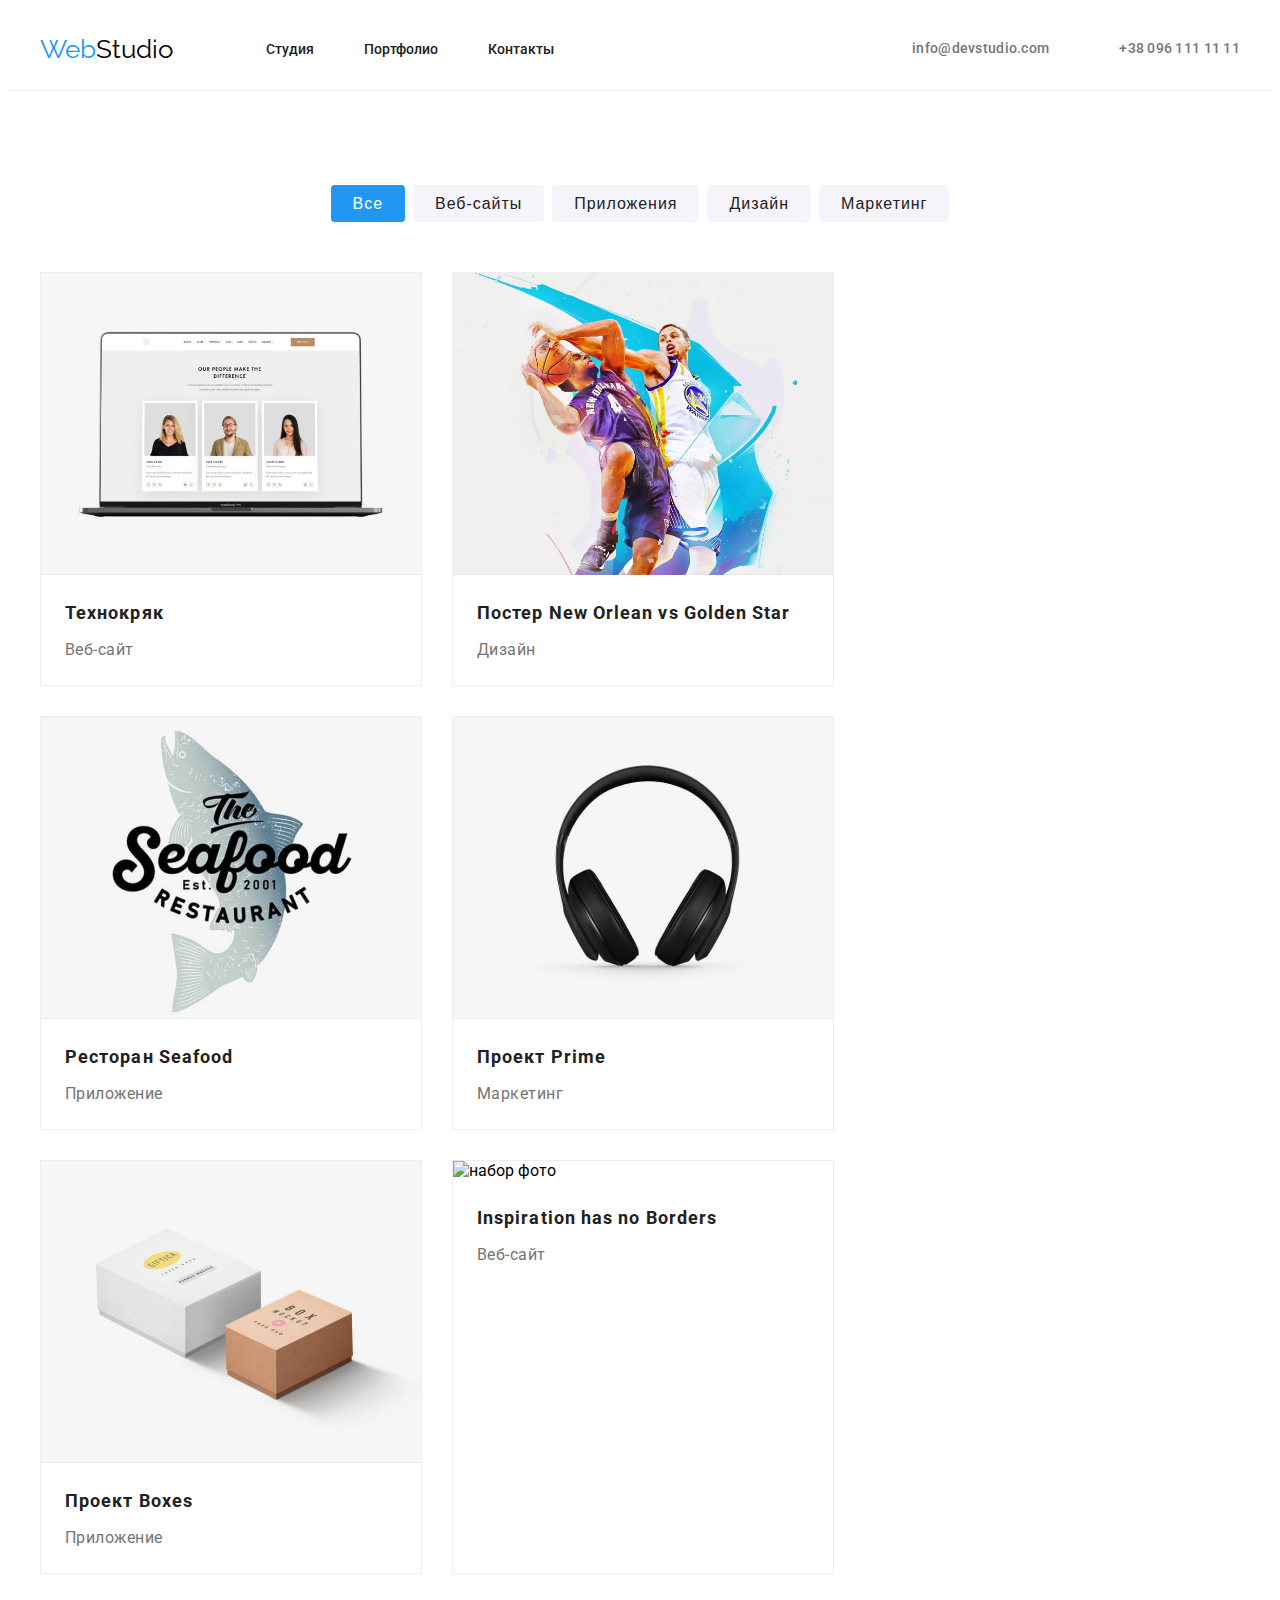
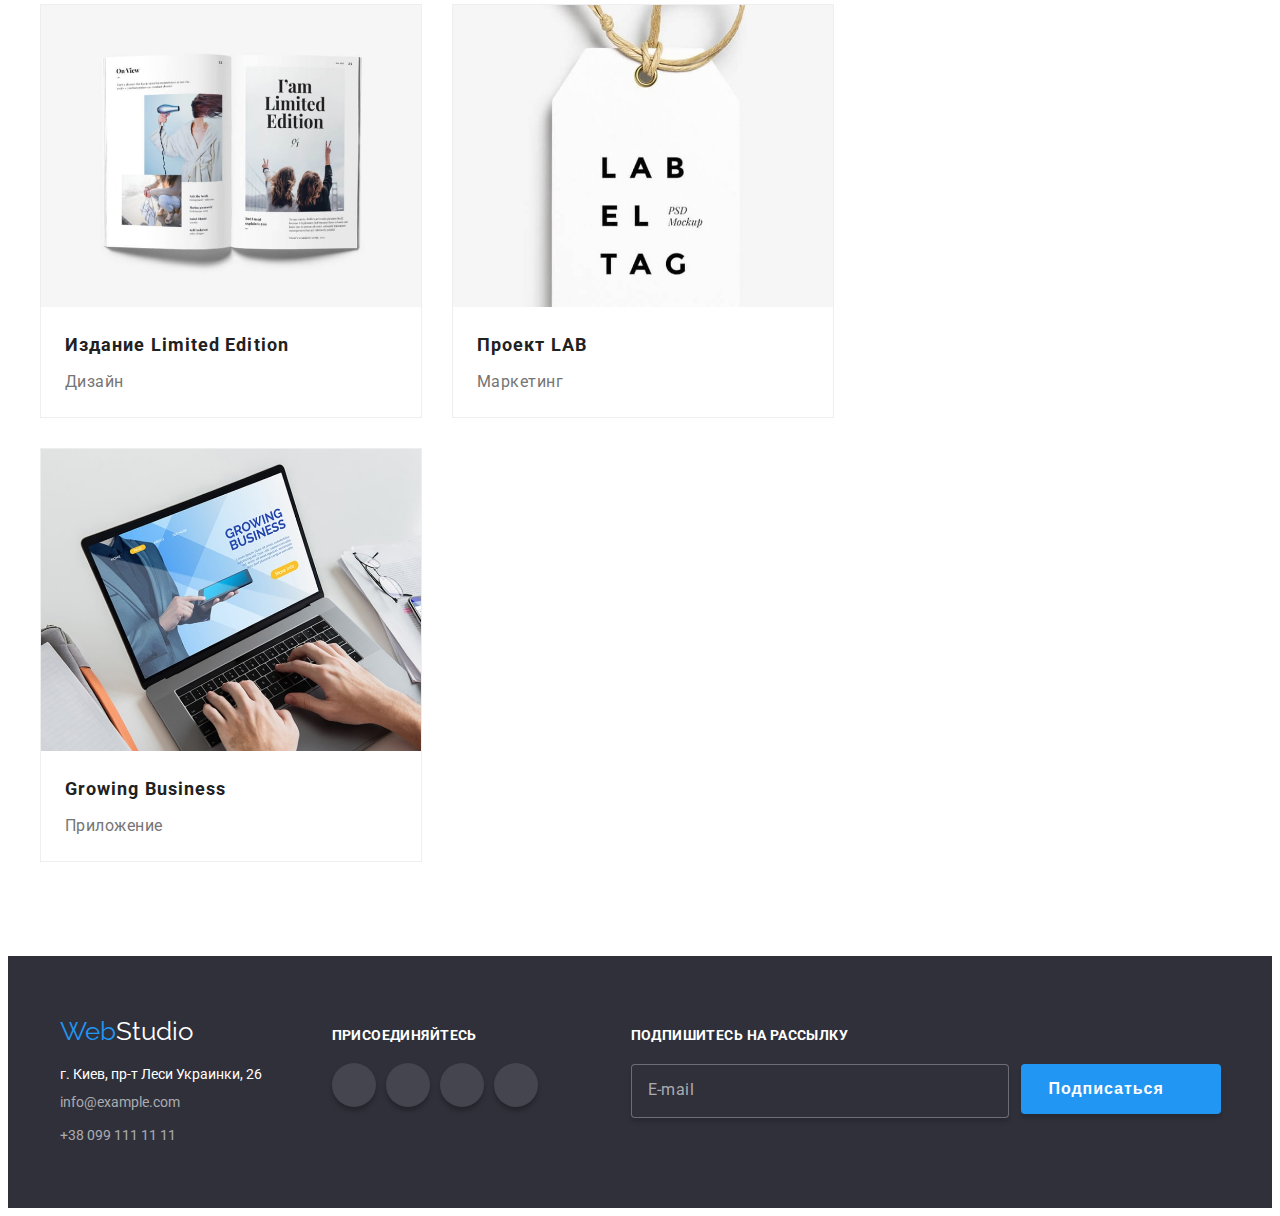
==== commit 73fd5b4d: "social" ====
--- a/portfolio.html
+++ b/portfolio.html
@@ -45,7 +45,7 @@
                 <a href="./index.html" class="header__item-link">Студия</a>
               </li>
               <li class="header__site-nav-item">
-                <a href="./portfolio.html" class="current header__item-link">Портфолио</a>
+                <a href="./portfolio.html" class="header__item-link">Портфолио</a>
               </li>
               <li class="header__site-nav-item">
                 <a href="" class="header__item-link">Контакты</a>
@@ -415,28 +415,48 @@
               <h3 class="footer__join-title">присоединяйтесь</h3>
               <ul class="footer__links-set">
                 <li class="footer__link">
-                  <a href="" class="footer__bg-link">
+                  <a
+                    href="https://www.instagram.com/"
+                    class="footer__bg-link"
+                    target="_blank"
+                    rel="noopener noreferrer"
+                  >
                     <svg class="footer__social-link">
                       <use href="./images/icons.svg#icon-instagram"></use>
                     </svg>
                   </a>
                 </li>
                 <li class="footer__link">
-                  <a href="" class="footer__bg-link">
+                  <a
+                    href="https://twitter.com/home"
+                    class="footer__bg-link"
+                    target="_blank"
+                    rel="noopener noreferrer"
+                  >
                     <svg class="footer__social-link">
                       <use href="./images/icons.svg#icon-twitter"></use>
                     </svg>
                   </a>
                 </li>
                 <li class="footer__link">
-                  <a href="" class="footer__bg-link">
+                  <a
+                    href="https://www.facebook.com/"
+                    class="footer__bg-link"
+                    target="_blank"
+                    rel="noopener noreferrer"
+                  >
                     <svg class="footer__social-link">
                       <use href="./images/icons.svg#icon-facebook"></use>
                     </svg>
                   </a>
                 </li>
                 <li class="footer__link">
-                  <a href="" class="footer__bg-link">
+                  <a
+                    href="https://www.linkedin.com/"
+                    class="footer__bg-link"
+                    target="_blank"
+                    rel="noopener noreferrer"
+                  >
                     <svg class="footer__social-link">
                       <use href="./images/icons.svg#icon-linkedin"></use>
                     </svg>
@@ -467,5 +487,7 @@
     </footer>
     <script src="./js/modal.js"></script>
     <script src="./js/mobile-menu.js"></script>
+
+    <script src="./js/current-page.js"></script>
   </body>
 </html>
--- a/css/main.min.css
+++ b/css/main.min.css
@@ -1 +1 @@
-.visually-hidden{position:absolute;width:1px;height:1px;margin:-1px;border:0;padding:0;white-space:nowrap;-webkit-clip-path:inset(100%);clip-path:inset(100%);clip:rect(0 0 0 0);overflow:hidden}h1,h2,h3,h4,h5,h6,p{margin:0}ul{list-style:none;padding-left:0px;margin:0}a{display:block;text-decoration:none;font-style:normal}img{display:block;max-width:100%;height:auto}.works__secondary-btn,.works__btn-all,.footer__btn-send,.hero-btn{color:#fff;background-color:#2196f3;text-align:center;cursor:pointer;border:none;font-size:16px;font-weight:700;border-radius:4px;letter-spacing:.06em}body{background-color:#fff;font-family:"Roboto",sans-serif}body.menu-open{overflow:hidden}body.modal-open{overflow:hidden}.container{max-width:1200px;padding-right:15px;padding-left:15px;margin-left:auto;margin-right:auto}@media screen and (min-width: 480px){.container{width:480px}}@media screen and (min-width: 768px){.container{width:768px}}@media screen and (min-width: 1200px){.container{width:1200px}}.header{border-bottom:1px solid #ececec}.header a:hover,.header a:focus{color:#2196f3}.header__header-nav{display:-webkit-box;display:-ms-flexbox;display:flex;-webkit-box-align:center;-ms-flex-align:center;align-items:center}@media screen and (min-width: 768px){.header__header-nav{text-align:center}}.header__mobile-menu{background-color:#fff}@media screen and (max-width: 767.99px){.header__mobile-menu{display:none;position:fixed;top:0;left:0;overflow:hidden;width:100%;height:100%;z-index:1}.header__mobile-menu.is-open{display:block}}@media screen and (min-width: 768px){.header__mobile-menu{display:-webkit-box;display:-ms-flexbox;display:flex;-ms-flex-preferred-size:100%;flex-basis:100%;text-align:center}}@media screen and (min-width: 1200px){.header__mobile-menu{-webkit-box-align:baseline;-ms-flex-align:baseline;align-items:baseline}}.header__main-nav{display:-webkit-box;display:-ms-flexbox;display:flex;-webkit-box-align:center;-ms-flex-align:center;align-items:center;padding:0;margin-right:auto}@media screen and (max-width: 767.98px){.header__main-nav{margin:0}}.header__site-nav{display:-webkit-box;display:-ms-flexbox;display:flex}@media screen and (max-width: 767.99px){.header__site-nav{-webkit-box-orient:vertical;-webkit-box-direction:normal;-ms-flex-direction:column;flex-direction:column;margin-top:48px;margin-left:40px;margin-bottom:302px;font-size:40px;font-weight:500;line-height:1.175;letter-spacing:.02em}}@media screen and (min-width: 768px){.header__site-nav{font-weight:500;font-size:14px;line-height:1.17}}.header__site-nav .current{color:#2196f3;position:relative}@media screen and (min-width: 768px){.current::after{content:"";position:absolute;bottom:-3px;display:block;width:100%;height:4px;background-color:#2196f3;border-radius:2px}}.header__site-nav-item:not(:last-child){margin-right:50px}@media screen and (max-width: 767.99px){.header__site-nav-item:not(:last-child){margin-right:0;padding-bottom:32px}}.header__item-link{display:inline-block;color:#212121}@media screen and (min-width: 768px){.header__item-link{padding-top:32px;padding-bottom:32px}}.header__header-contact-list{display:-webkit-box;display:-ms-flexbox;display:flex;line-height:1.17;font-size:14px;font-weight:500;letter-spacing:.02em}@media screen and (max-width: 767.88px){.header__header-contact-list{-webkit-box-orient:vertical;-webkit-box-direction:reverse;-ms-flex-direction:column-reverse;flex-direction:column-reverse;margin-left:40px}}@media screen and (min-width: 768px)and (max-width: 1199px){.header__header-contact-list{display:-webkit-box;display:-ms-flexbox;display:flex;-webkit-box-orient:vertical;-webkit-box-direction:normal;-ms-flex-direction:column;flex-direction:column}}.header__item+.header__item{margin-left:50px}@media screen and (max-width: 1199px){.header__item+.header__item{margin-left:0}}.header__item-link{-webkit-transition:color 250ms cubic-bezier(0.4, 0, 0.2, 1);transition:color 250ms cubic-bezier(0.4, 0, 0.2, 1)}.header__contact-link{display:-webkit-box;display:-ms-flexbox;display:flex;-webkit-box-align:center;-ms-flex-align:center;align-items:center;font-size:24px;margin-bottom:0;color:#757575;-webkit-transition:color 250ms cubic-bezier(0.4, 0, 0.2, 1);transition:color 250ms cubic-bezier(0.4, 0, 0.2, 1)}@media screen and (min-width: 768px){.header__contact-link{font-size:12px;padding-top:21px}}@media screen and (min-width: 1200px){.header__contact-link{font-size:14px;padding-top:32px;padding-bottom:32px}}@media screen and (max-width: 767.99px){.header__contact-link--font{font-size:34px;color:#2196f3;margin-bottom:32px}}@media screen and (min-width: 768px)and (max-width: 1199.99px){.header__contact-link--font{padding-top:10px;padding-bottom:21px}}.header__icon-mail,.header__icon-phone{margin-right:10px;fill:currentColor}@media screen and (max-width: 767.99px){.header__icon-mail,.header__icon-phone{display:none}}.header__links-set{display:-webkit-box;display:-ms-flexbox;display:flex;-ms-flex-wrap:wrap;flex-wrap:wrap;margin-top:64px;margin-left:40px}@media screen and (min-width: 768px){.header__links-set{display:none}}.links-set__item:not(:last-child){margin-right:10px;padding-right:10px;border-right:1px solid rgba(33,33,33,.2)}.links-set__link{font-weight:500;font-size:18px;line-height:1.2;letter-spacing:.02em;color:#2196f3}.header__logo{color:#2196f3;font-family:"Raleway",sans-serif;font-size:26px;margin-right:93px;padding-top:24px;padding-bottom:24px}@media screen and (max-width: 767px){.header__logo{font-size:24px;line-height:1.17;margin-right:auto;padding-top:16px;padding-bottom:16px}}.header__logo-two{color:#000;font-family:"Raleway",sans-serif;font-size:26px}@media screen and (max-width: 767px){.header__logo-two{font-size:24px;line-height:1.17}}.header__main-nav .header__text{line-height:1.38}.footer__logo{color:#2196f3;font-family:"Raleway",sans-serif;font-size:26px}.footer__text{line-height:1.17}.footer__logo-three{color:#fff}.hero{background-color:#2f303a;text-align:center;padding-top:118px;padding-bottom:118px;margin-left:auto;margin-right:auto;background-image:-webkit-gradient(linear, left top, left bottom, from(rgba(47, 48, 58, 0.4)), to(rgba(47, 48, 58, 0.4))),url(../../images/bg-hero_480-min.jpg);background-image:linear-gradient(rgba(47, 48, 58, 0.4), rgba(47, 48, 58, 0.4)),url(../../images/bg-hero_480-min.jpg);background-position:center;background-repeat:no-repeat;background-size:cover}@media(min-device-pixel-ratio: 2),(-webkit-min-device-pixel-ratio: 2),(min-resolution: 192dpi),(min-resolution: 2dppx){.hero{background-image:-webkit-gradient(linear, left top, left bottom, from(rgba(47, 48, 58, 0.4)), to(rgba(47, 48, 58, 0.4))),url(../../images/bg-hero_480_2x-min.jpg);background-image:linear-gradient(rgba(47, 48, 58, 0.4), rgba(47, 48, 58, 0.4)),url(../../images/bg-hero_480_2x-min.jpg)}}@media(min-width: 768px){.hero{background-image:-webkit-gradient(linear, left top, left bottom, from(rgba(47, 48, 58, 0.4)), to(rgba(47, 48, 58, 0.4))),url(../../images/bg-hero_768-min.jpg);background-image:linear-gradient(rgba(47, 48, 58, 0.4), rgba(47, 48, 58, 0.4)),url(../../images/bg-hero_768-min.jpg)}}@media(min-width: 768px)and (min-device-pixel-ratio: 2),(min-width: 768px)and (-webkit-min-device-pixel-ratio: 2),(min-width: 768px)and (min-resolution: 192dpi),(min-width: 768px)and (min-resolution: 2dppx){.hero{background-image:-webkit-gradient(linear, left top, left bottom, from(rgba(47, 48, 58, 0.4)), to(rgba(47, 48, 58, 0.4))),url(../../images/bg-hero_768_2x-min.jpg);background-image:linear-gradient(rgba(47, 48, 58, 0.4), rgba(47, 48, 58, 0.4)),url(../../images/bg-hero_768_2x-min.jpg)}}@media(min-width: 1200px){.hero{max-width:1600px;max-height:600px;padding-top:200px;padding-bottom:200px;background-image:-webkit-gradient(linear, left top, left bottom, from(rgba(47, 48, 58, 0.4)), to(rgba(47, 48, 58, 0.4))),url(../../images/bg-hero_1200.jpg);background-image:linear-gradient(rgba(47, 48, 58, 0.4), rgba(47, 48, 58, 0.4)),url(../../images/bg-hero_1200.jpg)}}@media(min-width: 1200px)and (min-device-pixel-ratio: 2),(min-width: 1200px)and (-webkit-min-device-pixel-ratio: 2),(min-width: 1200px)and (min-resolution: 192dpi),(min-width: 1200px)and (min-resolution: 2dppx){.hero{background-image:-webkit-gradient(linear, left top, left bottom, from(rgba(47, 48, 58, 0.4)), to(rgba(47, 48, 58, 0.4))),url(../../images/bg-hero_1200_x2.jpg);background-image:linear-gradient(rgba(47, 48, 58, 0.4), rgba(47, 48, 58, 0.4)),url(../../images/bg-hero_1200_x2.jpg)}}.hero__title{color:#fff;max-width:696px;font-family:Roboto;font-size:44px;font-weight:900;letter-spacing:.06em;line-height:1.36;text-transform:uppercase;display:inline-block;text-align:center;margin:0 0 30px 0}@media screen and (max-width: 1199.89px){.hero__title{font-size:26px;line-height:1.62;max-width:360px}}.hero-btn{line-height:1.8;padding:10px 32px;display:block;margin:auto;-webkit-transition:background-color 250ms cubic-bezier(0.4, 0, 0.2, 1);transition:background-color 250ms cubic-bezier(0.4, 0, 0.2, 1)}.hero-btn:hover,.hero-btn:focus{background-color:#188ce8}.footer__btn-send{line-height:1.87;-webkit-box-shadow:0px 4px 4px rgba(0,0,0,.15);box-shadow:0px 4px 4px rgba(0,0,0,.15);padding:10px 28px;display:-webkit-box;display:-ms-flexbox;display:flex;margin:auto;width:200px;height:50px;-webkit-transition:background-color 250ms cubic-bezier(0.4, 0, 0.2, 1);transition:background-color 250ms cubic-bezier(0.4, 0, 0.2, 1)}@media screen and (min-width: 1200px){.footer__btn-send{margin:0}}.works__secondary-btn,.works__btn-all{background-color:#f5f4fa;color:#212121;line-height:1.62;font-weight:500;padding:6px 22px;display:block;min-width:73px;text-align:center;-webkit-transition:color 250ms cubic-bezier(0.4, 0, 0.2, 1),background-color 250ms cubic-bezier(0.4, 0, 0.2, 1),-webkit-box-shadow 250ms cubic-bezier(0.4, 0, 0.2, 1);transition:color 250ms cubic-bezier(0.4, 0, 0.2, 1),background-color 250ms cubic-bezier(0.4, 0, 0.2, 1),-webkit-box-shadow 250ms cubic-bezier(0.4, 0, 0.2, 1);transition:color 250ms cubic-bezier(0.4, 0, 0.2, 1),background-color 250ms cubic-bezier(0.4, 0, 0.2, 1),box-shadow 250ms cubic-bezier(0.4, 0, 0.2, 1);transition:color 250ms cubic-bezier(0.4, 0, 0.2, 1),background-color 250ms cubic-bezier(0.4, 0, 0.2, 1),box-shadow 250ms cubic-bezier(0.4, 0, 0.2, 1),-webkit-box-shadow 250ms cubic-bezier(0.4, 0, 0.2, 1)}.works__secondary-btn:hover,.works__secondary-btn:focus,.works__secondary-btn:hover,.works__secondary-btn:focus,.works__btn-all:hover,.works__btn-all:focus,.works__btn-all:hover,.works__btn-all:focus{background-color:#2196f3;color:#fff;-webkit-box-shadow:0px 2px 2px 0px rgba(0,0,0,.1215686275);box-shadow:0px 2px 2px 0px rgba(0,0,0,.1215686275);-webkit-box-shadow:0px 1px 2px 0px rgba(0,0,0,.0784313725);box-shadow:0px 1px 2px 0px rgba(0,0,0,.0784313725);-webkit-box-shadow:0px 3px 1px 0px rgba(0,0,0,.1019607843);box-shadow:0px 3px 1px 0px rgba(0,0,0,.1019607843)}.works__btn-all{background-color:#2196f3;color:#fff}.header__menu-btn{display:-webkit-inline-box;display:-ms-inline-flexbox;display:inline-flex;margin:0;padding:0;border:none;background-color:rgba(0,0,0,0);cursor:pointer;z-index:2}.header__menu-btn .header__icon-close{display:none}.header__menu-btn.is-open .header__icon-close{display:block}.header__menu-btn.is-open .header__icon-menu{display:none}@media screen and (min-width: 768px){.header__menu-btn{display:none}}.header__icon:hover .header__icon-menu,.header__icon:hover .header__icon-close{fill:#2196f3;-webkit-transition:fill 250ms cubic-bezier(0.4, 0, 0.2, 1);transition:fill 250ms cubic-bezier(0.4, 0, 0.2, 1)}.features{padding-top:94px;padding-bottom:94px}@media screen and (max-width: 1199px){.features{padding-top:60px;padding-bottom:60px}}@media screen and (min-width: 768px){.features__list{display:-webkit-box;display:-ms-flexbox;display:flex;-ms-flex-wrap:wrap;flex-wrap:wrap;margin-left:calc(-1 * 30px)}}@media screen and (min-width: 768px){.features__item{-ms-flex-preferred-size:calc(100% / 2 - 30px);flex-basis:calc(100% / 2 - 30px);margin-left:30px}}@media screen and (min-width: 1200px){.features__item{-ms-flex-preferred-size:calc(100% / 4 - 30px);flex-basis:calc(100% / 4 - 30px);margin-left:30px}}.features__icons-set{display:-webkit-box;display:-ms-flexbox;display:flex;-webkit-box-pack:center;-ms-flex-pack:center;justify-content:center;-webkit-box-align:center;-ms-flex-align:center;align-items:center;height:120px;background-color:#f5f4fa;margin-bottom:30px}.features__icons{width:70px;height:70px}.features__title{font-weight:700;font-size:14px;line-height:16px;letter-spacing:.03em;text-transform:uppercase;margin-bottom:10px}@media screen and (max-width: 767px){.features__title{text-align:center}}.features__description{color:#757575;line-height:1.7;font-weight:400;font-size:14px;letter-spacing:.03em;text-align:left}@media screen and (max-width: 767px){.features__description{margin-bottom:30px}}.we-do{display:none;padding-bottom:94px}@media screen and (min-width: 1200px){.we-do{display:block}}.we-do__title{color:#212121;font-size:14px;line-height:1.17;text-align:center;font-size:36px;margin-bottom:50px}.we-do__foto{display:-webkit-box;display:-ms-flexbox;display:flex;margin-left:calc(-1 * 30px)}.we-do__item{-ms-flex-preferred-size:calc(100% / 3 - 30px);flex-basis:calc(100% / 3 - 30px);margin-left:30px}.we-do__label{position:relative;display:-webkit-box;display:-ms-flexbox;display:flex;-webkit-box-pack:center;-ms-flex-pack:center;justify-content:center;-webkit-box-align:end;-ms-flex-align:end;align-items:flex-end}.we-do__txt{position:absolute;display:-webkit-box;display:-ms-flexbox;display:flex;-webkit-box-pack:center;-ms-flex-pack:center;justify-content:center;-webkit-box-align:center;-ms-flex-align:center;align-items:center;width:100%;height:70px;font-weight:700;font-size:14px;line-height:1.14;text-align:center;letter-spacing:.03em;text-transform:uppercase;color:#fff;background-color:rgba(47,48,58,.8)}.our-team{background-color:#f5f4fa;padding-top:60px;padding-bottom:60px;margin-left:auto;margin-right:auto}@media screen and (min-width: 1200px){.our-team{padding-top:94px;padding-bottom:94px;margin-left:auto;margin-right:auto}}.our-team__title{color:#212121;line-height:1.17;text-align:center;font-size:28px;margin-bottom:30px}@media screen and (min-width: 1200px){.our-team__title{margin-bottom:50px;font-size:36px}}@media screen and (min-width: 768px){.our-team__foto{display:-webkit-box;display:-ms-flexbox;display:flex;-ms-flex-wrap:wrap;flex-wrap:wrap;margin-left:calc(-1 * 30px);margin-top:calc(-1 * 30px)}}@media screen and (min-width: 1200px){.our-team__foto{display:-webkit-box;display:-ms-flexbox;display:flex;margin-left:calc(-1 * 30px)}}.our-team__item{margin-bottom:30px;background-color:#fff;border-radius:0px 0px 4px 4px;-webkit-box-shadow:0px 4px 4px 0px rgba(0,0,0,.2509803922);box-shadow:0px 4px 4px 0px rgba(0,0,0,.2509803922)}@media screen and (min-width: 768px){.our-team__item{-ms-flex-preferred-size:calc(100% / 2 - 30px);flex-basis:calc(100% / 2 - 30px);margin-left:30px;margin-top:30px}}@media screen and (min-width: 1200px){.our-team__item{-ms-flex-preferred-size:calc(100% / 4 - 30px);flex-basis:calc(100% / 4 - 30px);margin-left:30px}}.our-team__card-content{padding:30px 32px}.our-team__name{font-weight:500;font-size:16px;line-height:1.17;margin-bottom:10px;text-align:center}.our-team__prof{color:#757575;font-weight:400;font-size:16px;line-height:1.17;text-align:center;margin-bottom:16px}.our-team__links-set{display:-webkit-box;display:-ms-flexbox;display:flex;-webkit-box-pack:center;-ms-flex-pack:center;justify-content:center}.our-team__bg-link{display:-webkit-box;display:-ms-flexbox;display:flex;-webkit-box-align:center;-ms-flex-align:center;align-items:center;-webkit-box-pack:center;-ms-flex-pack:center;justify-content:center;color:#afb1b8;border-radius:50%;width:44px;height:44px;-webkit-transition:color 250ms cubic-bezier(0.4, 0, 0.2, 1),background-color 250ms cubic-bezier(0.4, 0, 0.2, 1);transition:color 250ms cubic-bezier(0.4, 0, 0.2, 1),background-color 250ms cubic-bezier(0.4, 0, 0.2, 1)}.our-team__bg-link:hover{color:#fff;background-color:#2196f3}.our-team__link:not(:last-child){margin-right:10px}.our-team__social-link{fill:currentColor;width:20px;height:20px}.clients{background-color:#fff;margin-right:auto;margin-left:auto;padding-top:60px;padding-bottom:60px}@media screen and (min-width: 1200px){.clients{padding-top:94px;padding-bottom:94px}}.clients__regular-clients{font-weight:700;line-height:1.17;letter-spacing:.03em;text-align:center;font-size:28px;margin-bottom:30px}@media screen and (min-width: 1200px){.clients__regular-clients{font-size:36px;margin-bottom:50px}}.clients__our-clients{display:-webkit-box;display:-ms-flexbox;display:flex;-ms-flex-wrap:wrap;flex-wrap:wrap;margin-left:calc(-1 * 30px);margin-top:calc(-1 *30px)}@media screen and (min-width: 1200px){.clients__our-clients{margin-top:0}}.clients__item{border:1px solid #afb1b8;border-radius:4px;display:-webkit-box;display:-ms-flexbox;display:flex;-ms-flex-wrap:wrap;flex-wrap:wrap;-webkit-box-align:center;-ms-flex-align:center;align-items:center;-webkit-box-pack:center;-ms-flex-pack:center;justify-content:center;cursor:pointer;-webkit-transition:border 250ms cubic-bezier(0.4, 0, 0.2, 1);transition:border 250ms cubic-bezier(0.4, 0, 0.2, 1);-ms-flex-preferred-size:calc(100% / 2 - 30px);flex-basis:calc(100% / 2 - 30px);margin-left:30px;margin-top:30px;width:210px;height:92px}.clients__item:hover{border:1px solid #2196f3}.clients__item:hover .clients__icon{fill:#2196f3}@media screen and (min-width: 768px){.clients__item{-ms-flex-preferred-size:calc(100% / 3 - 30px);flex-basis:calc(100% / 3 - 30px);margin-left:30px;margin-top:30px;width:226px;height:92px}}@media screen and (min-width: 1200px){.clients__item{-ms-flex-preferred-size:calc(100% / 6 - 30px);flex-basis:calc(100% / 6 - 30px);margin-left:30px;margin-top:0;width:170px;height:92px}}.clients__icon{width:106px;height:60px;fill:#afb1b8;-webkit-transition:fill 250ms cubic-bezier(0.4, 0, 0.2, 1);transition:fill 250ms cubic-bezier(0.4, 0, 0.2, 1)}.footer{background-color:#2f303a;padding-top:60px;padding-bottom:60px}.footer a:hover,.footer a:focus{color:#2196f3}@media screen and (min-width: 1200px){.footer__container{display:-webkit-box;display:-ms-flexbox;display:flex;-webkit-box-align:baseline;-ms-flex-align:baseline;align-items:baseline;-webkit-box-pack:center;-ms-flex-pack:center;justify-content:center}}.footer__content{display:-webkit-box;display:-ms-flexbox;display:flex;-webkit-box-align:center;-ms-flex-align:center;align-items:center;-webkit-box-orient:vertical;-webkit-box-direction:normal;-ms-flex-direction:column;flex-direction:column}@media screen and (min-width: 768px){.footer__content{-webkit-box-orient:horizontal;-webkit-box-direction:normal;-ms-flex-direction:row;flex-direction:row;-webkit-box-align:baseline;-ms-flex-align:baseline;align-items:baseline;-webkit-box-pack:space-evenly;-ms-flex-pack:space-evenly;justify-content:space-evenly;margin-bottom:60px}}@media screen and (min-width: 1200px){.footer__content{-webkit-box-align:baseline;-ms-flex-align:baseline;align-items:baseline;-webkit-box-orient:horizontal;-webkit-box-direction:normal;-ms-flex-direction:row;flex-direction:row;margin-bottom:0}}.footer__logo-position{display:-webkit-box;display:-ms-flexbox;display:flex;-webkit-box-orient:vertical;-webkit-box-direction:normal;-ms-flex-direction:column;flex-direction:column;-webkit-box-align:center;-ms-flex-align:center;align-items:center}@media screen and (min-width: 768px){.footer__logo-position{text-align:center}}@media screen and (min-width: 1200px){.footer__logo-position{display:block;text-align:start}}.footer__adress a{color:#fff;line-height:1.17;-webkit-transition:color 250ms cubic-bezier(0.4, 0, 0.2, 1);transition:color 250ms cubic-bezier(0.4, 0, 0.2, 1)}.footer__contact a{color:rgba(255,255,255,.6);line-height:1.7;-webkit-transition:color 250ms cubic-bezier(0.4, 0, 0.2, 1);transition:color 250ms cubic-bezier(0.4, 0, 0.2, 1)}.footer__contact-list{line-height:1.17;font-size:14px;display:-webkit-box;display:-ms-flexbox;display:flex;-webkit-box-orient:vertical;-webkit-box-direction:normal;-ms-flex-direction:column;flex-direction:column;-webkit-box-align:center;-ms-flex-align:center;align-items:center;margin-bottom:60px}@media screen and (min-width: 768px){.footer__contact-list{margin-bottom:0}}@media screen and (min-width: 1200px){.footer__contact-list{display:block}}.footer__text{margin-bottom:20px}.footer__adress{margin-bottom:9px}.footer__mail{margin-bottom:9px}.footer__join{margin:0 0 60px 0;display:-webkit-box;display:-ms-flexbox;display:flex;-webkit-box-orient:vertical;-webkit-box-direction:normal;-ms-flex-direction:column;flex-direction:column;-webkit-box-align:center;-ms-flex-align:center;align-items:center}@media screen and (min-width: 768px){.footer__join{margin:0}}@media screen and (min-width: 1200px){.footer__join{display:block;margin-left:70px;margin-right:93px}}.footer__join-title{font-size:14px;font-style:normal;font-weight:700;line-height:1.17;letter-spacing:.03em;text-transform:uppercase;color:#fff;margin-bottom:20px}.footer__links-set{display:-webkit-box;display:-ms-flexbox;display:flex}.footer__bg-link{display:-webkit-box;display:-ms-flexbox;display:flex;-webkit-box-align:center;-ms-flex-align:center;align-items:center;-webkit-box-pack:center;-ms-flex-pack:center;justify-content:center;background-color:rgba(255,255,255,.1019607843);width:44px;height:44px;-webkit-box-shadow:0px 4px 4px 0px rgba(0,0,0,.2509803922);box-shadow:0px 4px 4px 0px rgba(0,0,0,.2509803922);border-radius:50%;-webkit-transition:background-color 250ms cubic-bezier(0.4, 0, 0.2, 1);transition:background-color 250ms cubic-bezier(0.4, 0, 0.2, 1)}.footer__bg-link:hover{background-color:#2196f3}.footer__link:not(:last-child){margin-right:10px}.footer__social-link{fill:#fff;width:20px;height:20px}.footer__subscribe{display:block}.footer__subs-title{font-size:14px;font-weight:700;line-height:1.14;letter-spacing:.03em;text-transform:uppercase;text-align:center;color:#fff;margin-bottom:20px}@media screen and (min-width: 1200px){.footer__subs-title{text-align:start}}.footer__subs-form{display:-webkit-box;display:-ms-flexbox;display:flex;-webkit-box-orient:vertical;-webkit-box-direction:normal;-ms-flex-direction:column;flex-direction:column}@media screen and (min-width: 1200px){.footer__subs-form{-webkit-box-orient:horizontal;-webkit-box-direction:normal;-ms-flex-direction:row;flex-direction:row}}.footer__subscribe ::-webkit-input-placeholder{font-family:Roboto;font-size:16px;line-height:1.25;letter-spacing:.03em;text-align:left;color:rgba(255,255,255,.6)}.footer__subscribe ::-moz-placeholder{font-family:Roboto;font-size:16px;line-height:1.25;letter-spacing:.03em;text-align:left;color:rgba(255,255,255,.6)}.footer__subscribe :-ms-input-placeholder{font-family:Roboto;font-size:16px;line-height:1.25;letter-spacing:.03em;text-align:left;color:rgba(255,255,255,.6)}.footer__subscribe ::-ms-input-placeholder{font-family:Roboto;font-size:16px;line-height:1.25;letter-spacing:.03em;text-align:left;color:rgba(255,255,255,.6)}.footer__subscribe ::placeholder{font-family:Roboto;font-size:16px;line-height:1.25;letter-spacing:.03em;text-align:left;color:rgba(255,255,255,.6)}.footer__subs-mail{height:50px;margin-bottom:20px;padding-left:16px;border:1px solid rgba(255,255,255,.3);-webkit-box-shadow:0px 4px 4px 0px rgba(0,0,0,.15);box-shadow:0px 4px 4px 0px rgba(0,0,0,.15);border-radius:4px;background-color:#2f303a;outline:none;color:rgba(255,255,255,.6)}@media screen and (min-width: 768px){.footer__subs-mail{margin-left:auto;margin-right:auto;margin-bottom:20px;min-width:450px}}@media screen and (min-width: 1200px){.footer__subs-mail{min-width:358px;margin-bottom:0;margin-right:12px}}.footer__icon-send{width:24px;height:24px;margin-left:10px;fill:#fff}.backdrop{position:fixed;top:0;left:0;width:100%;height:100%;padding-top:93px;padding-left:15px;padding-right:15px;overflow-y:scroll;background-color:rgba(0,0,0,.2);opacity:1;-webkit-transition:opacity 250ms cubic-bezier(0.4, 0, 0.2, 1);transition:opacity 250ms cubic-bezier(0.4, 0, 0.2, 1)}.backdrop.is-hidden{opacity:0;pointer-events:none}.backdrop.is-hidden .modal{-webkit-transform:translate(-50%, -50%) scale(0.8);transform:translate(-50%, -50%) scale(0.8)}.modal{position:relative;margin-left:auto;margin-right:auto;width:100%;max-width:450px;background-color:#fff;-webkit-transition:-webkit-transform 20ms cubic-bezier(0.4, 0, 0.2, 1);transition:-webkit-transform 20ms cubic-bezier(0.4, 0, 0.2, 1);transition:transform 20ms cubic-bezier(0.4, 0, 0.2, 1);transition:transform 20ms cubic-bezier(0.4, 0, 0.2, 1), -webkit-transform 20ms cubic-bezier(0.4, 0, 0.2, 1);-webkit-box-shadow:0px 1px 3px rgba(0,0,0,.12),0px 1px 1px rgba(0,0,0,.14),0px 2px 1px rgba(0,0,0,.2);box-shadow:0px 1px 3px rgba(0,0,0,.12),0px 1px 1px rgba(0,0,0,.14),0px 2px 1px rgba(0,0,0,.2);border-radius:4px}@media screen and (min-width: 768px){.modal{position:absolute;top:50%;left:50%;-webkit-transform:translate(-50%, -50%) scale(1);transform:translate(-50%, -50%) scale(1)}}@media screen and (min-width: 1200px){.modal{max-width:528px}}.modal__btn-close{display:-webkit-box;display:-ms-flexbox;display:flex;-webkit-box-align:center;-ms-flex-align:center;align-items:center;-webkit-box-pack:center;-ms-flex-pack:center;justify-content:center;position:absolute;background-color:#fff;width:30px;height:30px;right:8px;top:8px;border:none;border-radius:50%;border:1px solid rgba(0,0,0,.1019607843);cursor:pointer;-webkit-transition:background-color 250ms cubic-bezier(0.4, 0, 0.2, 1);transition:background-color 250ms cubic-bezier(0.4, 0, 0.2, 1)}.modal__icon-close{fill:#000;width:18px;height:18px;-webkit-transition:fill 250ms cubic-bezier(0.4, 0, 0.2, 1);transition:fill 250ms cubic-bezier(0.4, 0, 0.2, 1)}.modal__btn-close:hover .modal__icon-close,.modal__btn-close:focus .modal__icon-close{fill:#2196f3}.modal__title{margin-bottom:12px;margin-left:auto;margin-right:auto;font-size:20px;font-weight:700;line-height:1.15;letter-spacing:.03em;text-align:center;color:#212121}.modal__form{margin-left:auto;margin-right:auto;padding:40px}.modal__form-field:not(:last-child){margin-bottom:10px}.modal__form-field:nth-child(5){margin-bottom:0}.modal__form-field{display:-webkit-box;display:-ms-flexbox;display:flex;-webkit-box-orient:vertical;-webkit-box-direction:normal;-ms-flex-direction:column;flex-direction:column}.modal__position{position:relative;display:inline-block}.modal__form-label{display:inline-block;margin-bottom:4px;color:#757575;font-size:12px;line-height:1.7;letter-spacing:.01em}.modal__form-input{display:inline-block;padding:11px 12px;padding-left:42px;width:100%;height:40px;border:1px solid rgba(33,33,33,.2);border-radius:4px;-webkit-transition:border 250ms cubic-bezier(0.4, 0, 0.2, 1);transition:border 250ms cubic-bezier(0.4, 0, 0.2, 1)}.modal__form-textarea{display:inline-block;resize:none;padding:12px 16px;margin-bottom:20px;height:120px;border:1px solid rgba(33,33,33,.2);border-radius:4px;font-size:14px;line-height:1.14;letter-spacing:.01em;color:rgba(117,117,117,.5);-webkit-transition:border 250ms cubic-bezier(0.4, 0, 0.2, 1);transition:border 250ms cubic-bezier(0.4, 0, 0.2, 1)}@media screen and (max-width: 1199px){.modal__form-textarea{font-style:12px}}.modal__form-textarea:focus-within,.modal__form-textarea:hover{border:1px solid #2196f3;outline:none}.modal__form-textarea:not(:-moz-placeholder-shown){border-color:#2196f3}.modal__form-textarea:not(:-ms-input-placeholder){border-color:#2196f3}.modal__form-textarea:not(:placeholder-shown){border-color:#2196f3}.modal__icon{position:absolute;top:50%;left:12px;-webkit-transform:translateY(-50%);transform:translateY(-50%);width:18px;height:18px;fill:#212121;-webkit-transition:fill 250ms cubic-bezier(0.4, 0, 0.2, 1);transition:fill 250ms cubic-bezier(0.4, 0, 0.2, 1)}.modal__form-input:not(:-moz-placeholder-shown)+.modal__icon{fill:#2196f3}.modal__form-input:not(:-ms-input-placeholder)+.modal__icon{fill:#2196f3}.modal__form-field:focus-within .modal__icon,.modal__form-field:hover .modal__icon,.modal__form-input:not(:placeholder-shown)+.modal__icon{fill:#2196f3}.modal__form-input:not(:-moz-placeholder-shown){border:1px solid #2196f3;outline:none}.modal__form-input:not(:-ms-input-placeholder){border:1px solid #2196f3;outline:none}.modal__form-input:focus-within,.modal__form-input:hover,.modal__form-input:not(:placeholder-shown){border:1px solid #2196f3;outline:none}.modal__btn-send{color:#fff;background-color:#2196f3;cursor:pointer;border:none;line-height:1.87;letter-spacing:.06em;text-align:center;font-size:16px;font-weight:700;border-radius:4px;padding:10px 55px;display:block;margin:auto;-webkit-transition:background-color 250ms cubic-bezier(0.4, 0, 0.2, 1);transition:background-color 250ms cubic-bezier(0.4, 0, 0.2, 1)}.modal__btn-send:hover,.modal__btn-send:focus{background-color:#188ce8}.modal__check-field{display:-webkit-box;display:-ms-flexbox;display:flex;-webkit-box-align:center;-ms-flex-align:center;align-items:center;-webkit-box-pack:center;-ms-flex-pack:center;justify-content:center;margin-bottom:30px}.modal__agreement{display:inline-block;font-size:12px;line-height:1.17;letter-spacing:.03em;color:#757575}@media screen and (min-width: 1200px){.modal__agreement{font-size:14px}}.modal__agreement-two{display:inline-block;color:#2196f3}.modal__checkbox{position:absolute;width:1px;height:1px;margin:-1px;border:0;padding:0;white-space:nowrap;-webkit-clip-path:inset(100%);clip-path:inset(100%);clip:rect(0 0 0 0);overflow:hidden}.modal__checkbox-label{display:inline-block;width:15px;height:15px;min-width:15px;margin-right:8.38px;border:2px solid #212121;border-radius:4px;-webkit-transition:background-color 250ms cubic-bezier(0.4, 0, 0.2, 1),background-image 250ms cubic-bezier(0.4, 0, 0.2, 1),background-size 250ms cubic-bezier(0.4, 0, 0.2, 1);transition:background-color 250ms cubic-bezier(0.4, 0, 0.2, 1),background-image 250ms cubic-bezier(0.4, 0, 0.2, 1),background-size 250ms cubic-bezier(0.4, 0, 0.2, 1)}.modal__checkbox:checked+.modal__checkbox-label{border-color:rgba(0,0,0,0);background-color:#2196f3;background-image:url(../images/iconcheck.svg);background-size:contain;background-origin:border-box}.works{padding-top:60px;padding-bottom:60px}@media screen and (min-width: 1200px){.works{padding-top:94px;padding-bottom:94px}}.works__btn-text{display:-webkit-box;display:-ms-flexbox;display:flex;-ms-flex-wrap:wrap;flex-wrap:wrap;margin-bottom:40px}@media screen and (min-width: 768px){.works__btn-text{-webkit-box-pack:center;-ms-flex-pack:center;justify-content:center;margin-bottom:30px}}@media screen and (min-width: 1200px){.works__btn-text{-webkit-box-pack:center;-ms-flex-pack:center;justify-content:center;margin-bottom:50px}}.works__btn-text .works__item:not(:last-child){margin-right:8px}@media screen and (max-width: 767.88px){.works__btn-text .works__item:not(:last-child){margin-bottom:15px}}@media screen and (min-width: 768px){.pictures{display:-webkit-box;display:-ms-flexbox;display:flex;-ms-flex-wrap:wrap;flex-wrap:wrap;margin-left:calc(-1 * 30px);margin-top:calc(-1 * 30px)}}.pictures__card-thumb{position:relative;overflow:hidden}.pictures__overlay{position:absolute;top:0;left:0;width:100%;height:100%;background-color:rgba(33,150,243,.9);-webkit-transform:translateY(100%);transform:translateY(100%);-webkit-transition:-webkit-transform 250ms cubic-bezier(0.4, 0, 0.2, 1);transition:-webkit-transform 250ms cubic-bezier(0.4, 0, 0.2, 1);transition:transform 250ms cubic-bezier(0.4, 0, 0.2, 1);transition:transform 250ms cubic-bezier(0.4, 0, 0.2, 1), -webkit-transform 250ms cubic-bezier(0.4, 0, 0.2, 1)}.pictures__overlay-txt{position:absolute;padding:63px 24px;font-size:18px;line-height:1.56;letter-spacing:.03em;color:#fff}.pictures__item{margin-bottom:30px;-webkit-transition:-webkit-box-shadow 250ms cubic-bezier(0.4, 0, 0.2, 1);transition:-webkit-box-shadow 250ms cubic-bezier(0.4, 0, 0.2, 1);transition:box-shadow 250ms cubic-bezier(0.4, 0, 0.2, 1);transition:box-shadow 250ms cubic-bezier(0.4, 0, 0.2, 1), -webkit-box-shadow 250ms cubic-bezier(0.4, 0, 0.2, 1)}.pictures__item:hover,.pictures__item:focus{-webkit-box-shadow:0px 4px 4px 0px rgba(0,0,0,.2509803922);box-shadow:0px 4px 4px 0px rgba(0,0,0,.2509803922)}.pictures__item:hover .pictures__overlay{-webkit-transform:translateY(0);transform:translateY(0)}@media screen and (min-width: 768px){.pictures__item{-ms-flex-preferred-size:calc(100% / 2 - 30px);flex-basis:calc(100% / 2 - 30px);margin-left:30px;margin-top:30px;margin-bottom:0}}@media screen and (min-width: 1200px){.pictures__item{-ms-flex-preferred-size:calc(100% / 3 - 30px);flex-basis:calc(100% / 3 - 30px);margin-left:30px;margin-top:30px;margin-bottom:0}}.pictures__border{border:1px solid #eee}.pictures__card-content{padding:20px 24px}.pictures__title{color:#212121;font-size:18px;font-weight:700;line-height:2;letter-spacing:.06em;margin-bottom:4px}.pictures__description{color:#757575;font-size:16px;font-weight:400;line-height:1.87;letter-spacing:.03em}/*# sourceMappingURL=main.min.css.map */+.visually-hidden{position:absolute;width:1px;height:1px;margin:-1px;border:0;padding:0;white-space:nowrap;-webkit-clip-path:inset(100%);clip-path:inset(100%);clip:rect(0 0 0 0);overflow:hidden}h1,h2,h3,h4,h5,h6,p{margin:0}ul{list-style:none;padding-left:0px;margin:0}a{display:block;text-decoration:none;font-style:normal}img{display:block;max-width:100%;height:auto}.works__secondary-btn,.works__btn-all,.footer__btn-send,.hero-btn{color:#fff;background-color:#2196f3;text-align:center;cursor:pointer;border:none;font-size:16px;font-weight:700;border-radius:4px;letter-spacing:.06em}body{background-color:#fff;font-family:"Roboto",sans-serif}body.menu-open{overflow:hidden}body.modal-open{overflow:hidden}.container{padding-right:15px;padding-left:15px;margin-left:auto;margin-right:auto}@media screen and (min-width: 480px){.container{width:480px}}@media screen and (min-width: 768px){.container{width:768px}}@media screen and (min-width: 1200px){.container{width:1200px}}.header{border-bottom:1px solid #ececec}.header a:hover,.header a:focus{color:#2196f3}.header__header-nav{display:-webkit-box;display:-ms-flexbox;display:flex;-webkit-box-align:center;-ms-flex-align:center;align-items:center}@media screen and (min-width: 768px){.header__header-nav{text-align:center}}.header__mobile-menu{background-color:#fff}@media screen and (max-width: 767.98px){.header__mobile-menu{display:none;position:fixed;top:0;left:0;overflow:auto;width:100vw;height:100vh;padding:48px 40px;z-index:1}.header__mobile-menu.is-open{display:-webkit-box;display:-ms-flexbox;display:flex;-webkit-box-orient:vertical;-webkit-box-direction:normal;-ms-flex-direction:column;flex-direction:column}}@media screen and (min-width: 768px){.header__mobile-menu{display:-webkit-box;display:-ms-flexbox;display:flex;-ms-flex-preferred-size:100%;flex-basis:100%;text-align:center}}@media screen and (min-width: 1200px){.header__mobile-menu{-webkit-box-align:baseline;-ms-flex-align:baseline;align-items:baseline}}.header__main-nav{display:-webkit-box;display:-ms-flexbox;display:flex;-webkit-box-align:center;-ms-flex-align:center;align-items:center;padding:0;margin-right:auto}@media screen and (max-width: 767.98px){.header__main-nav{margin:0;margin-bottom:auto}}.header__site-nav{display:-webkit-box;display:-ms-flexbox;display:flex}@media screen and (max-width: 767.98px){.header__site-nav{-webkit-box-orient:vertical;-webkit-box-direction:normal;-ms-flex-direction:column;flex-direction:column;font-size:40px;font-weight:500;line-height:1.175;letter-spacing:.02em}}@media screen and (min-width: 768px){.header__site-nav{font-weight:500;font-size:14px;line-height:1.17}}.header__site-nav .current{color:#2196f3;position:relative}@media screen and (min-width: 768px){.current::after{content:"";position:absolute;bottom:-3px;display:block;width:100%;height:4px;background-color:#2196f3;border-radius:2px}}.header__site-nav-item:not(:last-child){margin-right:50px}@media screen and (max-width: 767.98px){.header__site-nav-item:not(:last-child){margin-right:0;padding-bottom:32px}}.header__item-link{display:inline-block;color:#212121}@media screen and (min-width: 768px){.header__item-link{padding-top:32px;padding-bottom:32px}}.header__header-contact-list{display:-webkit-box;display:-ms-flexbox;display:flex;line-height:1.17;font-size:14px;font-weight:500;letter-spacing:.02em}@media screen and (max-width: 767.88px){.header__header-contact-list{-webkit-box-orient:vertical;-webkit-box-direction:reverse;-ms-flex-direction:column-reverse;flex-direction:column-reverse}}@media screen and (min-width: 768px)and (max-width: 1199px){.header__header-contact-list{display:-webkit-box;display:-ms-flexbox;display:flex;-webkit-box-orient:vertical;-webkit-box-direction:normal;-ms-flex-direction:column;flex-direction:column;-webkit-box-pack:center;-ms-flex-pack:center;justify-content:center}}.header__item+.header__item{margin-left:50px}@media screen and (max-width: 1199px){.header__item+.header__item{margin-left:0}}.header__item-link{-webkit-transition:color 250ms cubic-bezier(0.4, 0, 0.2, 1);transition:color 250ms cubic-bezier(0.4, 0, 0.2, 1)}.header__contact-link{display:-webkit-box;display:-ms-flexbox;display:flex;-webkit-box-align:center;-ms-flex-align:center;align-items:center;font-size:24px;margin-bottom:0;color:#757575;-webkit-transition:color 250ms cubic-bezier(0.4, 0, 0.2, 1);transition:color 250ms cubic-bezier(0.4, 0, 0.2, 1)}@media screen and (min-width: 768px){.header__contact-link{font-size:12px}}@media screen and (min-width: 1200px){.header__contact-link{font-size:14px;padding-top:32px;padding-bottom:32px}}@media screen and (max-width: 767.98px){.header__contact-link--font{font-size:34px;color:#2196f3;margin-bottom:32px}}@media screen and (max-width: 767.98px)and (max-width: 380px){.header__contact-link--font{font-size:24px}}@media screen and (min-width: 768px)and (max-width: 1199.97px){.header__contact-link--font{margin-top:10px}}.header__icon-mail,.header__icon-phone{margin-right:10px;fill:currentColor}@media screen and (max-width: 767.98px){.header__icon-mail,.header__icon-phone{display:none}}.header__links-set{display:-webkit-box;display:-ms-flexbox;display:flex;-ms-flex-wrap:wrap;flex-wrap:wrap;margin-top:64px;gap:10px}@media screen and (min-width: 768px){.header__links-set{display:none}}.links-set__item:not(:last-child){padding-right:10px;border-right:1px solid rgba(33,33,33,.2)}.links-set__link{font-weight:500;font-size:18px;line-height:1.2;letter-spacing:.02em;color:#2196f3}.header__logo{color:#2196f3;font-family:"Raleway",sans-serif;font-size:26px;margin-right:93px;padding-top:24px;padding-bottom:24px}@media screen and (max-width: 767px){.header__logo{font-size:24px;line-height:1.17;margin-right:auto;padding-top:16px;padding-bottom:16px}}.header__logo-two{color:#000;font-family:"Raleway",sans-serif;font-size:26px}@media screen and (max-width: 767px){.header__logo-two{font-size:24px;line-height:1.17}}.header__main-nav .header__text{line-height:1.38}.footer__logo{color:#2196f3;font-family:"Raleway",sans-serif;font-size:26px}.footer__text{line-height:1.17}.footer__logo-three{color:#fff}.hero{background-color:#2f303a;text-align:center;padding-top:118px;padding-bottom:118px;margin-left:auto;margin-right:auto;background-image:-webkit-gradient(linear, left top, left bottom, from(rgba(47, 48, 58, 0.4)), to(rgba(47, 48, 58, 0.4))),url(../images/bg-hero_480-min.jpg);background-image:linear-gradient(rgba(47, 48, 58, 0.4), rgba(47, 48, 58, 0.4)),url(../images/bg-hero_480-min.jpg);background-position:center;background-repeat:no-repeat;background-size:cover}@media(min-device-pixel-ratio: 2),(-webkit-min-device-pixel-ratio: 2),(min-resolution: 192dpi),(min-resolution: 2dppx){.hero{background-image:-webkit-gradient(linear, left top, left bottom, from(rgba(47, 48, 58, 0.4)), to(rgba(47, 48, 58, 0.4))),url(../images/bg-hero_480_2x-min.jpg);background-image:linear-gradient(rgba(47, 48, 58, 0.4), rgba(47, 48, 58, 0.4)),url(../images/bg-hero_480_2x-min.jpg)}}@media(min-width: 768px){.hero{background-image:-webkit-gradient(linear, left top, left bottom, from(rgba(47, 48, 58, 0.4)), to(rgba(47, 48, 58, 0.4))),url(../images/bg-hero_768-min.jpg);background-image:linear-gradient(rgba(47, 48, 58, 0.4), rgba(47, 48, 58, 0.4)),url(../images/bg-hero_768-min.jpg)}}@media(min-width: 768px)and (min-device-pixel-ratio: 2),(min-width: 768px)and (-webkit-min-device-pixel-ratio: 2),(min-width: 768px)and (min-resolution: 192dpi),(min-width: 768px)and (min-resolution: 2dppx){.hero{background-image:-webkit-gradient(linear, left top, left bottom, from(rgba(47, 48, 58, 0.4)), to(rgba(47, 48, 58, 0.4))),url(../images/bg-hero_768_2x-min.jpg);background-image:linear-gradient(rgba(47, 48, 58, 0.4), rgba(47, 48, 58, 0.4)),url(../images/bg-hero_768_2x-min.jpg)}}@media(min-width: 1200px){.hero{max-width:1600px;max-height:600px;padding-top:200px;padding-bottom:200px;background-image:-webkit-gradient(linear, left top, left bottom, from(rgba(47, 48, 58, 0.4)), to(rgba(47, 48, 58, 0.4))),url(../images/bg-hero_1200.jpg);background-image:linear-gradient(rgba(47, 48, 58, 0.4), rgba(47, 48, 58, 0.4)),url(../images/bg-hero_1200.jpg)}}@media(min-width: 1200px)and (min-device-pixel-ratio: 2),(min-width: 1200px)and (-webkit-min-device-pixel-ratio: 2),(min-width: 1200px)and (min-resolution: 192dpi),(min-width: 1200px)and (min-resolution: 2dppx){.hero{background-image:-webkit-gradient(linear, left top, left bottom, from(rgba(47, 48, 58, 0.4)), to(rgba(47, 48, 58, 0.4))),url(../images/bg-hero_1200_x2.jpg);background-image:linear-gradient(rgba(47, 48, 58, 0.4), rgba(47, 48, 58, 0.4)),url(../images/bg-hero_1200_x2.jpg)}}.hero__title{color:#fff;max-width:696px;font-family:Roboto;font-size:44px;font-weight:900;letter-spacing:.06em;line-height:1.36;text-transform:uppercase;display:inline-block;text-align:center;margin:0 0 30px 0}@media screen and (max-width: 1199.89px){.hero__title{font-size:26px;line-height:1.62;max-width:360px}}.hero-btn{line-height:1.8;padding:10px 32px;display:block;margin:auto;-webkit-transition:background-color 250ms cubic-bezier(0.4, 0, 0.2, 1);transition:background-color 250ms cubic-bezier(0.4, 0, 0.2, 1)}.hero-btn:hover,.hero-btn:focus{background-color:#188ce8}.footer__btn-send{line-height:1.87;-webkit-box-shadow:0px 4px 4px rgba(0,0,0,.15);box-shadow:0px 4px 4px rgba(0,0,0,.15);padding:10px 28px;display:-webkit-box;display:-ms-flexbox;display:flex;margin:auto;width:200px;height:50px;-webkit-transition:background-color 250ms cubic-bezier(0.4, 0, 0.2, 1);transition:background-color 250ms cubic-bezier(0.4, 0, 0.2, 1)}@media screen and (min-width: 1200px){.footer__btn-send{margin:0}}.works__secondary-btn,.works__btn-all{background-color:#f5f4fa;color:#212121;line-height:1.62;font-weight:500;padding:6px 22px;display:block;min-width:73px;text-align:center;-webkit-transition:color 250ms cubic-bezier(0.4, 0, 0.2, 1),background-color 250ms cubic-bezier(0.4, 0, 0.2, 1),-webkit-box-shadow 250ms cubic-bezier(0.4, 0, 0.2, 1);transition:color 250ms cubic-bezier(0.4, 0, 0.2, 1),background-color 250ms cubic-bezier(0.4, 0, 0.2, 1),-webkit-box-shadow 250ms cubic-bezier(0.4, 0, 0.2, 1);transition:color 250ms cubic-bezier(0.4, 0, 0.2, 1),background-color 250ms cubic-bezier(0.4, 0, 0.2, 1),box-shadow 250ms cubic-bezier(0.4, 0, 0.2, 1);transition:color 250ms cubic-bezier(0.4, 0, 0.2, 1),background-color 250ms cubic-bezier(0.4, 0, 0.2, 1),box-shadow 250ms cubic-bezier(0.4, 0, 0.2, 1),-webkit-box-shadow 250ms cubic-bezier(0.4, 0, 0.2, 1)}.works__secondary-btn:hover,.works__secondary-btn:focus,.works__secondary-btn:hover,.works__secondary-btn:focus,.works__btn-all:hover,.works__btn-all:focus,.works__btn-all:hover,.works__btn-all:focus{background-color:#2196f3;color:#fff;-webkit-box-shadow:0px 2px 2px 0px rgba(0,0,0,.1215686275);box-shadow:0px 2px 2px 0px rgba(0,0,0,.1215686275);-webkit-box-shadow:0px 1px 2px 0px rgba(0,0,0,.0784313725);box-shadow:0px 1px 2px 0px rgba(0,0,0,.0784313725);-webkit-box-shadow:0px 3px 1px 0px rgba(0,0,0,.1019607843);box-shadow:0px 3px 1px 0px rgba(0,0,0,.1019607843)}.works__btn-all{background-color:#2196f3;color:#fff}.header__menu-btn{display:-webkit-inline-box;display:-ms-inline-flexbox;display:inline-flex;margin:0;padding:0;border:none;background-color:rgba(0,0,0,0);cursor:pointer;z-index:2}.header__menu-btn .header__icon-close{display:none}.header__menu-btn.is-open .header__icon-close{display:block}.header__menu-btn.is-open .header__icon-menu{display:none}@media screen and (min-width: 768px){.header__menu-btn{display:none}}.header__icon:hover .header__icon-menu,.header__icon:hover .header__icon-close{fill:#2196f3;-webkit-transition:fill 250ms cubic-bezier(0.4, 0, 0.2, 1);transition:fill 250ms cubic-bezier(0.4, 0, 0.2, 1)}.features{padding-top:94px;padding-bottom:94px}@media screen and (max-width: 1199px){.features{padding-top:60px;padding-bottom:60px}}@media screen and (min-width: 768px){.features__list{display:-webkit-box;display:-ms-flexbox;display:flex;-ms-flex-wrap:wrap;flex-wrap:wrap;gap:30px}}@media screen and (max-width: 767px){.features__item{margin-bottom:30px}}@media screen and (min-width: 768px){.features__item{-ms-flex-preferred-size:calc((100% - 30px * (2 - 1))/2);flex-basis:calc((100% - 30px * (2 - 1))/2)}}@media screen and (min-width: 1200px){.features__item{-ms-flex-preferred-size:calc((100% - 30px * (4 - 1))/4);flex-basis:calc((100% - 30px * (4 - 1))/4)}}.features__icons-set{display:-webkit-box;display:-ms-flexbox;display:flex;-webkit-box-pack:center;-ms-flex-pack:center;justify-content:center;-webkit-box-align:center;-ms-flex-align:center;align-items:center;height:120px;background-color:#f5f4fa;margin-bottom:30px}.features__icons{width:70px;height:70px}.features__title{font-weight:700;font-size:14px;line-height:1.14;letter-spacing:.03em;text-transform:uppercase;margin-bottom:10px}@media screen and (max-width: 767px){.features__title{text-align:center}}.features__description{color:#757575;line-height:1.7;font-weight:400;font-size:14px;letter-spacing:.03em;text-align:left}.we-do{display:none;padding-bottom:94px}@media screen and (min-width: 1200px){.we-do{display:block}}.we-do__title{color:#212121;font-size:14px;line-height:1.17;text-align:center;font-size:36px;margin-bottom:50px}.we-do__foto{display:-webkit-box;display:-ms-flexbox;display:flex;gap:30px}.we-do__item{-ms-flex-preferred-size:calc((100% - 30px * (3 - 1))/3);flex-basis:calc((100% - 30px * (3 - 1))/3)}.we-do__label{position:relative;display:-webkit-box;display:-ms-flexbox;display:flex;-webkit-box-pack:center;-ms-flex-pack:center;justify-content:center;-webkit-box-align:end;-ms-flex-align:end;align-items:flex-end}.we-do__txt{position:absolute;display:-webkit-box;display:-ms-flexbox;display:flex;-webkit-box-pack:center;-ms-flex-pack:center;justify-content:center;-webkit-box-align:center;-ms-flex-align:center;align-items:center;width:100%;height:70px;font-weight:700;font-size:14px;line-height:1.14;text-align:center;letter-spacing:.03em;text-transform:uppercase;color:#fff;background-color:rgba(47,48,58,.8)}.our-team{background-color:#f5f4fa;padding-top:60px;padding-bottom:60px;margin-left:auto;margin-right:auto}@media screen and (min-width: 1200px){.our-team{padding-top:94px;padding-bottom:94px;margin-left:auto;margin-right:auto}}.our-team__title{color:#212121;line-height:1.17;text-align:center;font-size:28px;margin-bottom:30px}@media screen and (min-width: 1200px){.our-team__title{margin-bottom:50px;font-size:36px}}@media screen and (min-width: 768px){.our-team__foto{display:-webkit-box;display:-ms-flexbox;display:flex;-ms-flex-wrap:wrap;flex-wrap:wrap;gap:30px}}@media screen and (min-width: 1200px){.our-team__foto{display:-webkit-box;display:-ms-flexbox;display:flex}}.our-team__item{background-color:#fff;border-radius:0px 0px 4px 4px;-webkit-box-shadow:0px 4px 4px 0px rgba(0,0,0,.2509803922);box-shadow:0px 4px 4px 0px rgba(0,0,0,.2509803922)}@media screen and (max-width: 767.98px){.our-team__item:not(:last-child){margin-bottom:30px}}@media screen and (min-width: 768px){.our-team__item{-ms-flex-preferred-size:calc((100% - 30px * (2 - 1))/2);flex-basis:calc((100% - 30px * (2 - 1))/2)}}@media screen and (min-width: 1200px){.our-team__item{-ms-flex-preferred-size:calc((100% - 30px * (4 - 1))/4);flex-basis:calc((100% - 30px * (4 - 1))/4)}}.our-team__card-content{padding:30px 32px}.our-team__name{font-weight:500;font-size:16px;line-height:1.17;margin-bottom:10px;text-align:center}.our-team__prof{color:#757575;font-weight:400;font-size:16px;line-height:1.17;text-align:center;margin-bottom:16px}.our-team__links-set{display:-webkit-box;display:-ms-flexbox;display:flex;-webkit-box-pack:center;-ms-flex-pack:center;justify-content:center}.our-team__bg-link{display:-webkit-box;display:-ms-flexbox;display:flex;-webkit-box-align:center;-ms-flex-align:center;align-items:center;-webkit-box-pack:center;-ms-flex-pack:center;justify-content:center;color:#afb1b8;border-radius:50%;width:44px;height:44px;-webkit-transition:color 250ms cubic-bezier(0.4, 0, 0.2, 1),background-color 250ms cubic-bezier(0.4, 0, 0.2, 1);transition:color 250ms cubic-bezier(0.4, 0, 0.2, 1),background-color 250ms cubic-bezier(0.4, 0, 0.2, 1)}.our-team__bg-link:hover{color:#fff;background-color:#2196f3}.our-team__link:not(:last-child){margin-right:10px}.our-team__social-link{fill:currentColor;width:20px;height:20px}.clients{background-color:#fff;margin-right:auto;margin-left:auto;padding-top:60px;padding-bottom:60px}@media screen and (min-width: 1200px){.clients{padding-top:94px;padding-bottom:94px}}.clients__regular-clients{font-weight:700;line-height:1.17;letter-spacing:.03em;text-align:center;font-size:28px;margin-bottom:30px}@media screen and (min-width: 1200px){.clients__regular-clients{font-size:36px;margin-bottom:50px}}.clients__our-clients{display:-webkit-box;display:-ms-flexbox;display:flex;-ms-flex-wrap:wrap;flex-wrap:wrap;gap:30px}@media screen and (min-width: 1200px){.clients__our-clients{margin-top:0}}.clients__item{border:1px solid #afb1b8;border-radius:4px;display:-webkit-box;display:-ms-flexbox;display:flex;-ms-flex-wrap:wrap;flex-wrap:wrap;-webkit-box-align:center;-ms-flex-align:center;align-items:center;-webkit-box-pack:center;-ms-flex-pack:center;justify-content:center;cursor:pointer;-webkit-transition:border 250ms cubic-bezier(0.4, 0, 0.2, 1);transition:border 250ms cubic-bezier(0.4, 0, 0.2, 1);-ms-flex-preferred-size:calc((100% - 30px * (2 - 1))/2);flex-basis:calc((100% - 30px * (2 - 1))/2);height:92px}.clients__item:hover{border:1px solid #2196f3}.clients__item:hover .clients__icon{fill:#2196f3}@media screen and (min-width: 768px){.clients__item{-ms-flex-preferred-size:calc((100% - 30px * (3 - 1))/3);flex-basis:calc((100% - 30px * (3 - 1))/3)}}@media screen and (min-width: 1200px){.clients__item{-ms-flex-preferred-size:calc((100% - 30px * (6 - 1))/6);flex-basis:calc((100% - 30px * (6 - 1))/6)}}.clients__icon{width:106px;height:60px;fill:#afb1b8;-webkit-transition:fill 250ms cubic-bezier(0.4, 0, 0.2, 1);transition:fill 250ms cubic-bezier(0.4, 0, 0.2, 1)}.footer{background-color:#2f303a;padding-top:60px;padding-bottom:60px}.footer a:hover,.footer a:focus{color:#2196f3}@media screen and (min-width: 1200px){.footer__container{display:-webkit-box;display:-ms-flexbox;display:flex;-webkit-box-align:baseline;-ms-flex-align:baseline;align-items:baseline;-webkit-box-pack:center;-ms-flex-pack:center;justify-content:center}}.footer__content{margin-bottom:60px}@media screen and (min-width: 768px){.footer__content{display:-webkit-box;display:-ms-flexbox;display:flex;-webkit-box-orient:horizontal;-webkit-box-direction:normal;-ms-flex-direction:row;flex-direction:row;-webkit-box-align:baseline;-ms-flex-align:baseline;align-items:baseline;-webkit-box-pack:center;-ms-flex-pack:center;justify-content:center}}@media screen and (min-width: 1200px){.footer__content{-webkit-box-align:baseline;-ms-flex-align:baseline;align-items:baseline;-webkit-box-orient:horizontal;-webkit-box-direction:normal;-ms-flex-direction:row;flex-direction:row;margin-bottom:0}}.footer__logo-position{display:-webkit-box;display:-ms-flexbox;display:flex;-webkit-box-orient:vertical;-webkit-box-direction:normal;-ms-flex-direction:column;flex-direction:column;-webkit-box-align:center;-ms-flex-align:center;align-items:center}@media screen and (max-width: 767px){.footer__logo-position{margin-bottom:60px}}@media screen and (min-width: 768px){.footer__logo-position{margin-right:165px}}@media screen and (min-width: 1200px){.footer__logo-position{display:block;margin-right:0}}.footer__adress a{color:#fff;line-height:1.17;-webkit-transition:color 250ms cubic-bezier(0.4, 0, 0.2, 1);transition:color 250ms cubic-bezier(0.4, 0, 0.2, 1)}.footer__contact a{color:rgba(255,255,255,.6);line-height:1.7;-webkit-transition:color 250ms cubic-bezier(0.4, 0, 0.2, 1);transition:color 250ms cubic-bezier(0.4, 0, 0.2, 1)}.footer__contact-list{line-height:1.17;font-size:14px;display:-webkit-box;display:-ms-flexbox;display:flex;-webkit-box-orient:vertical;-webkit-box-direction:normal;-ms-flex-direction:column;flex-direction:column;-webkit-box-align:center;-ms-flex-align:center;align-items:center}@media screen and (min-width: 768px){.footer__contact-list{margin-bottom:0}}@media screen and (min-width: 1200px){.footer__contact-list{display:-webkit-box;display:-ms-flexbox;display:flex;-webkit-box-orient:vertical;-webkit-box-direction:normal;-ms-flex-direction:column;flex-direction:column;-webkit-box-align:start;-ms-flex-align:start;align-items:flex-start}}.footer__text{margin-bottom:20px}.footer__adress{margin-bottom:9px}.footer__mail{margin-bottom:9px}.footer__join{display:-webkit-box;display:-ms-flexbox;display:flex;-webkit-box-orient:vertical;-webkit-box-direction:normal;-ms-flex-direction:column;flex-direction:column;-webkit-box-align:center;-ms-flex-align:center;align-items:center}@media screen and (min-width: 768px){.footer__join{margin:0}}@media screen and (min-width: 1200px){.footer__join{display:block;margin-left:70px;margin-right:93px}}.footer__join-title{font-size:14px;font-style:normal;font-weight:700;line-height:1.17;letter-spacing:.03em;text-transform:uppercase;color:#fff;margin-bottom:20px}.footer__links-set{display:-webkit-box;display:-ms-flexbox;display:flex}.footer__bg-link{display:-webkit-box;display:-ms-flexbox;display:flex;-webkit-box-align:center;-ms-flex-align:center;align-items:center;-webkit-box-pack:center;-ms-flex-pack:center;justify-content:center;background-color:rgba(255,255,255,.1019607843);width:44px;height:44px;-webkit-box-shadow:0px 4px 4px 0px rgba(0,0,0,.2509803922);box-shadow:0px 4px 4px 0px rgba(0,0,0,.2509803922);border-radius:50%;-webkit-transition:background-color 250ms cubic-bezier(0.4, 0, 0.2, 1);transition:background-color 250ms cubic-bezier(0.4, 0, 0.2, 1)}.footer__bg-link:hover{background-color:#2196f3}.footer__link:not(:last-child){margin-right:10px}.footer__social-link{fill:#fff;width:20px;height:20px}.footer__subscribe{display:block}.footer__subs-title{font-size:14px;font-weight:700;line-height:1.14;letter-spacing:.03em;text-transform:uppercase;text-align:center;color:#fff;margin-bottom:20px}@media screen and (min-width: 1200px){.footer__subs-title{text-align:start}}.footer__subs-form{display:-webkit-box;display:-ms-flexbox;display:flex;-webkit-box-orient:vertical;-webkit-box-direction:normal;-ms-flex-direction:column;flex-direction:column}@media screen and (min-width: 1200px){.footer__subs-form{-webkit-box-orient:horizontal;-webkit-box-direction:normal;-ms-flex-direction:row;flex-direction:row}}.footer__subscribe ::-webkit-input-placeholder{font-family:Roboto;font-size:16px;line-height:1.25;letter-spacing:.03em;text-align:left;color:rgba(255,255,255,.6)}.footer__subscribe ::-moz-placeholder{font-family:Roboto;font-size:16px;line-height:1.25;letter-spacing:.03em;text-align:left;color:rgba(255,255,255,.6)}.footer__subscribe :-ms-input-placeholder{font-family:Roboto;font-size:16px;line-height:1.25;letter-spacing:.03em;text-align:left;color:rgba(255,255,255,.6)}.footer__subscribe ::-ms-input-placeholder{font-family:Roboto;font-size:16px;line-height:1.25;letter-spacing:.03em;text-align:left;color:rgba(255,255,255,.6)}.footer__subscribe ::placeholder{font-family:Roboto;font-size:16px;line-height:1.25;letter-spacing:.03em;text-align:left;color:rgba(255,255,255,.6)}.footer__subs-mail{height:50px;margin-bottom:20px;padding-left:16px;border:1px solid rgba(255,255,255,.3);-webkit-box-shadow:0px 4px 4px 0px rgba(0,0,0,.15);box-shadow:0px 4px 4px 0px rgba(0,0,0,.15);border-radius:4px;background-color:#2f303a;outline:none;color:rgba(255,255,255,.6)}@media screen and (min-width: 768px){.footer__subs-mail{margin-left:auto;margin-right:auto;margin-bottom:20px;min-width:450px}}@media screen and (min-width: 1200px){.footer__subs-mail{min-width:358px;margin-bottom:0;margin-right:12px}}.footer__icon-send{width:24px;height:24px;margin-left:10px;fill:#fff}.backdrop{position:fixed;top:0;left:0;width:100%;height:100%;padding-top:93px;padding-left:15px;padding-right:15px;overflow-y:scroll;background-color:rgba(0,0,0,.2);opacity:1;-webkit-transition:opacity 250ms cubic-bezier(0.4, 0, 0.2, 1);transition:opacity 250ms cubic-bezier(0.4, 0, 0.2, 1)}.backdrop.is-hidden{opacity:0;pointer-events:none}.backdrop.is-hidden .modal{-webkit-transform:translate(-50%, -50%) scale(0.8);transform:translate(-50%, -50%) scale(0.8)}.modal{position:relative;margin-left:auto;margin-right:auto;width:100%;max-width:450px;background-color:#fff;-webkit-transition:-webkit-transform 20ms cubic-bezier(0.4, 0, 0.2, 1);transition:-webkit-transform 20ms cubic-bezier(0.4, 0, 0.2, 1);transition:transform 20ms cubic-bezier(0.4, 0, 0.2, 1);transition:transform 20ms cubic-bezier(0.4, 0, 0.2, 1), -webkit-transform 20ms cubic-bezier(0.4, 0, 0.2, 1);-webkit-box-shadow:0px 1px 3px rgba(0,0,0,.12),0px 1px 1px rgba(0,0,0,.14),0px 2px 1px rgba(0,0,0,.2);box-shadow:0px 1px 3px rgba(0,0,0,.12),0px 1px 1px rgba(0,0,0,.14),0px 2px 1px rgba(0,0,0,.2);border-radius:4px}@media screen and (min-width: 768px){.modal{position:absolute;top:50%;left:50%;-webkit-transform:translate(-50%, -50%) scale(1);transform:translate(-50%, -50%) scale(1)}}@media screen and (min-width: 1200px){.modal{max-width:528px}}.modal__btn-close{display:-webkit-box;display:-ms-flexbox;display:flex;-webkit-box-align:center;-ms-flex-align:center;align-items:center;-webkit-box-pack:center;-ms-flex-pack:center;justify-content:center;position:absolute;background-color:#fff;width:30px;height:30px;right:8px;top:8px;border:none;border-radius:50%;border:1px solid rgba(0,0,0,.1019607843);cursor:pointer;-webkit-transition:background-color 250ms cubic-bezier(0.4, 0, 0.2, 1);transition:background-color 250ms cubic-bezier(0.4, 0, 0.2, 1)}.modal__icon-close{fill:#000;width:18px;height:18px;-webkit-transition:fill 250ms cubic-bezier(0.4, 0, 0.2, 1);transition:fill 250ms cubic-bezier(0.4, 0, 0.2, 1)}.modal__btn-close:hover .modal__icon-close,.modal__btn-close:focus .modal__icon-close{fill:#2196f3}.modal__title{margin-bottom:12px;margin-left:auto;margin-right:auto;font-size:20px;font-weight:700;line-height:1.15;letter-spacing:.03em;text-align:center;color:#212121}.modal__form{margin-left:auto;margin-right:auto;padding:40px}.modal__form-field:not(:last-child){margin-bottom:10px}.modal__form-field:nth-child(5){margin-bottom:0}.modal__form-field{display:-webkit-box;display:-ms-flexbox;display:flex;-webkit-box-orient:vertical;-webkit-box-direction:normal;-ms-flex-direction:column;flex-direction:column}.modal__position{position:relative;display:inline-block}.modal__form-label{display:inline-block;margin-bottom:4px;color:#757575;font-size:12px;line-height:1.7;letter-spacing:.01em}.modal__form-input{display:inline-block;padding:11px 12px;padding-left:42px;width:100%;height:40px;border:1px solid rgba(33,33,33,.2);border-radius:4px;-webkit-transition:border 250ms cubic-bezier(0.4, 0, 0.2, 1);transition:border 250ms cubic-bezier(0.4, 0, 0.2, 1)}.modal__form-textarea{display:inline-block;resize:none;padding:12px 16px;margin-bottom:20px;height:120px;border:1px solid rgba(33,33,33,.2);border-radius:4px;font-size:14px;line-height:1.14;letter-spacing:.01em;color:rgba(117,117,117,.5);-webkit-transition:border 250ms cubic-bezier(0.4, 0, 0.2, 1);transition:border 250ms cubic-bezier(0.4, 0, 0.2, 1)}@media screen and (max-width: 1199px){.modal__form-textarea{font-style:12px}}.modal__form-textarea:focus-within,.modal__form-textarea:hover{border:1px solid #2196f3;outline:none}.modal__form-textarea:not(:-moz-placeholder-shown){border-color:#2196f3}.modal__form-textarea:not(:-ms-input-placeholder){border-color:#2196f3}.modal__form-textarea:not(:placeholder-shown){border-color:#2196f3}.modal__icon{position:absolute;top:50%;left:12px;-webkit-transform:translateY(-50%);transform:translateY(-50%);width:18px;height:18px;fill:#212121;-webkit-transition:fill 250ms cubic-bezier(0.4, 0, 0.2, 1);transition:fill 250ms cubic-bezier(0.4, 0, 0.2, 1)}.modal__form-input:not(:-moz-placeholder-shown)+.modal__icon{fill:#2196f3}.modal__form-input:not(:-ms-input-placeholder)+.modal__icon{fill:#2196f3}.modal__form-field:focus-within .modal__icon,.modal__form-field:hover .modal__icon,.modal__form-input:not(:placeholder-shown)+.modal__icon{fill:#2196f3}.modal__form-input:not(:-moz-placeholder-shown){border:1px solid #2196f3;outline:none}.modal__form-input:not(:-ms-input-placeholder){border:1px solid #2196f3;outline:none}.modal__form-input:focus-within,.modal__form-input:hover,.modal__form-input:not(:placeholder-shown){border:1px solid #2196f3;outline:none}.modal__btn-send{color:#fff;background-color:#2196f3;cursor:pointer;border:none;line-height:1.87;letter-spacing:.06em;text-align:center;font-size:16px;font-weight:700;border-radius:4px;padding:10px 55px;display:block;margin:auto;-webkit-transition:background-color 250ms cubic-bezier(0.4, 0, 0.2, 1);transition:background-color 250ms cubic-bezier(0.4, 0, 0.2, 1)}.modal__btn-send:hover,.modal__btn-send:focus{background-color:#188ce8}.modal__check-field{display:-webkit-box;display:-ms-flexbox;display:flex;-webkit-box-align:center;-ms-flex-align:center;align-items:center;-webkit-box-pack:center;-ms-flex-pack:center;justify-content:center;margin-bottom:30px}.modal__agreement{display:inline-block;font-size:12px;line-height:1.17;letter-spacing:.03em;color:#757575}@media screen and (min-width: 1200px){.modal__agreement{font-size:14px}}.modal__agreement-two{display:inline-block;color:#2196f3}.modal__checkbox{position:absolute;width:1px;height:1px;margin:-1px;border:0;padding:0;white-space:nowrap;-webkit-clip-path:inset(100%);clip-path:inset(100%);clip:rect(0 0 0 0);overflow:hidden}.modal__checkbox-label{display:inline-block;width:15px;height:15px;-ms-flex-negative:0;flex-shrink:0;margin-right:8.38px;border:2px solid #212121;border-radius:4px;-webkit-transition:background-color 250ms cubic-bezier(0.4, 0, 0.2, 1),background-image 250ms cubic-bezier(0.4, 0, 0.2, 1),background-size 250ms cubic-bezier(0.4, 0, 0.2, 1);transition:background-color 250ms cubic-bezier(0.4, 0, 0.2, 1),background-image 250ms cubic-bezier(0.4, 0, 0.2, 1),background-size 250ms cubic-bezier(0.4, 0, 0.2, 1)}.modal__checkbox:checked+.modal__checkbox-label{border-color:rgba(0,0,0,0);background-color:#2196f3;background-image:url(../images/iconcheck.svg);background-size:contain;background-origin:border-box}.works{padding-top:60px;padding-bottom:60px}@media screen and (min-width: 1200px){.works{padding-top:94px;padding-bottom:94px}}.works__btn-text{display:-webkit-box;display:-ms-flexbox;display:flex;-ms-flex-wrap:wrap;flex-wrap:wrap;margin-bottom:40px}@media screen and (min-width: 768px){.works__btn-text{-webkit-box-pack:center;-ms-flex-pack:center;justify-content:center;margin-bottom:30px}}@media screen and (min-width: 1200px){.works__btn-text{-webkit-box-pack:center;-ms-flex-pack:center;justify-content:center;margin-bottom:50px}}.works__btn-text .works__item:not(:last-child){margin-right:8px}@media screen and (max-width: 767.88px){.works__btn-text .works__item:not(:last-child){margin-bottom:15px}}@media screen and (min-width: 768px){.pictures{display:-webkit-box;display:-ms-flexbox;display:flex;-ms-flex-wrap:wrap;flex-wrap:wrap;gap:30px}}.pictures__card-thumb{position:relative;overflow:hidden}.pictures__overlay{position:absolute;top:0;left:0;width:100%;height:100%;background-color:rgba(33,150,243,.9);-webkit-transform:translateY(100%);transform:translateY(100%);-webkit-transition:-webkit-transform 250ms cubic-bezier(0.4, 0, 0.2, 1);transition:-webkit-transform 250ms cubic-bezier(0.4, 0, 0.2, 1);transition:transform 250ms cubic-bezier(0.4, 0, 0.2, 1);transition:transform 250ms cubic-bezier(0.4, 0, 0.2, 1), -webkit-transform 250ms cubic-bezier(0.4, 0, 0.2, 1)}.pictures__overlay-txt{position:absolute;height:100%;padding:77px 24px;font-size:18px;line-height:1.56;letter-spacing:.03em;color:#fff}@media screen and (max-width: 479.98px){.pictures__overlay-txt{display:-webkit-box;display:-ms-flexbox;display:flex;-webkit-box-align:center;-ms-flex-align:center;align-items:center;padding:48px 24px;font-size:14px}}@media screen and (min-width: 768px){.pictures__overlay-txt{padding:49px 24px 77px 24px}}@media screen and (min-width: 1200px){.pictures__overlay-txt{padding:63px 24px}}.pictures__item{-webkit-transition:-webkit-box-shadow 250ms cubic-bezier(0.4, 0, 0.2, 1);transition:-webkit-box-shadow 250ms cubic-bezier(0.4, 0, 0.2, 1);transition:box-shadow 250ms cubic-bezier(0.4, 0, 0.2, 1);transition:box-shadow 250ms cubic-bezier(0.4, 0, 0.2, 1), -webkit-box-shadow 250ms cubic-bezier(0.4, 0, 0.2, 1)}.pictures__item:hover,.pictures__item:focus{-webkit-box-shadow:0px 4px 4px 0px rgba(0,0,0,.2509803922);box-shadow:0px 4px 4px 0px rgba(0,0,0,.2509803922)}.pictures__item:hover .pictures__overlay{-webkit-transform:translateY(0);transform:translateY(0)}@media screen and (max-width: 767.98px){.pictures__item:not(:last-child){margin-bottom:30px}}@media screen and (min-width: 768px){.pictures__item{-ms-flex-preferred-size:calc((100% - 30px * (2 - 1))/2);flex-basis:calc((100% - 30px * (2 - 1))/2)}}@media screen and (min-width: 1200px){.pictures__item{-ms-flex-preferred-size:calc((100% - 30px * (3 - 1))/3);flex-basis:calc((100% - 30px * (3 - 1))/3)}}.pictures__border{border:1px solid #eee}.pictures__card-content{padding:20px 24px}.pictures__title{color:#212121;font-size:18px;font-weight:700;line-height:2;letter-spacing:.06em;margin-bottom:4px}.pictures__description{color:#757575;font-size:16px;font-weight:400;line-height:1.87;letter-spacing:.03em}/*# sourceMappingURL=main.min.css.map */